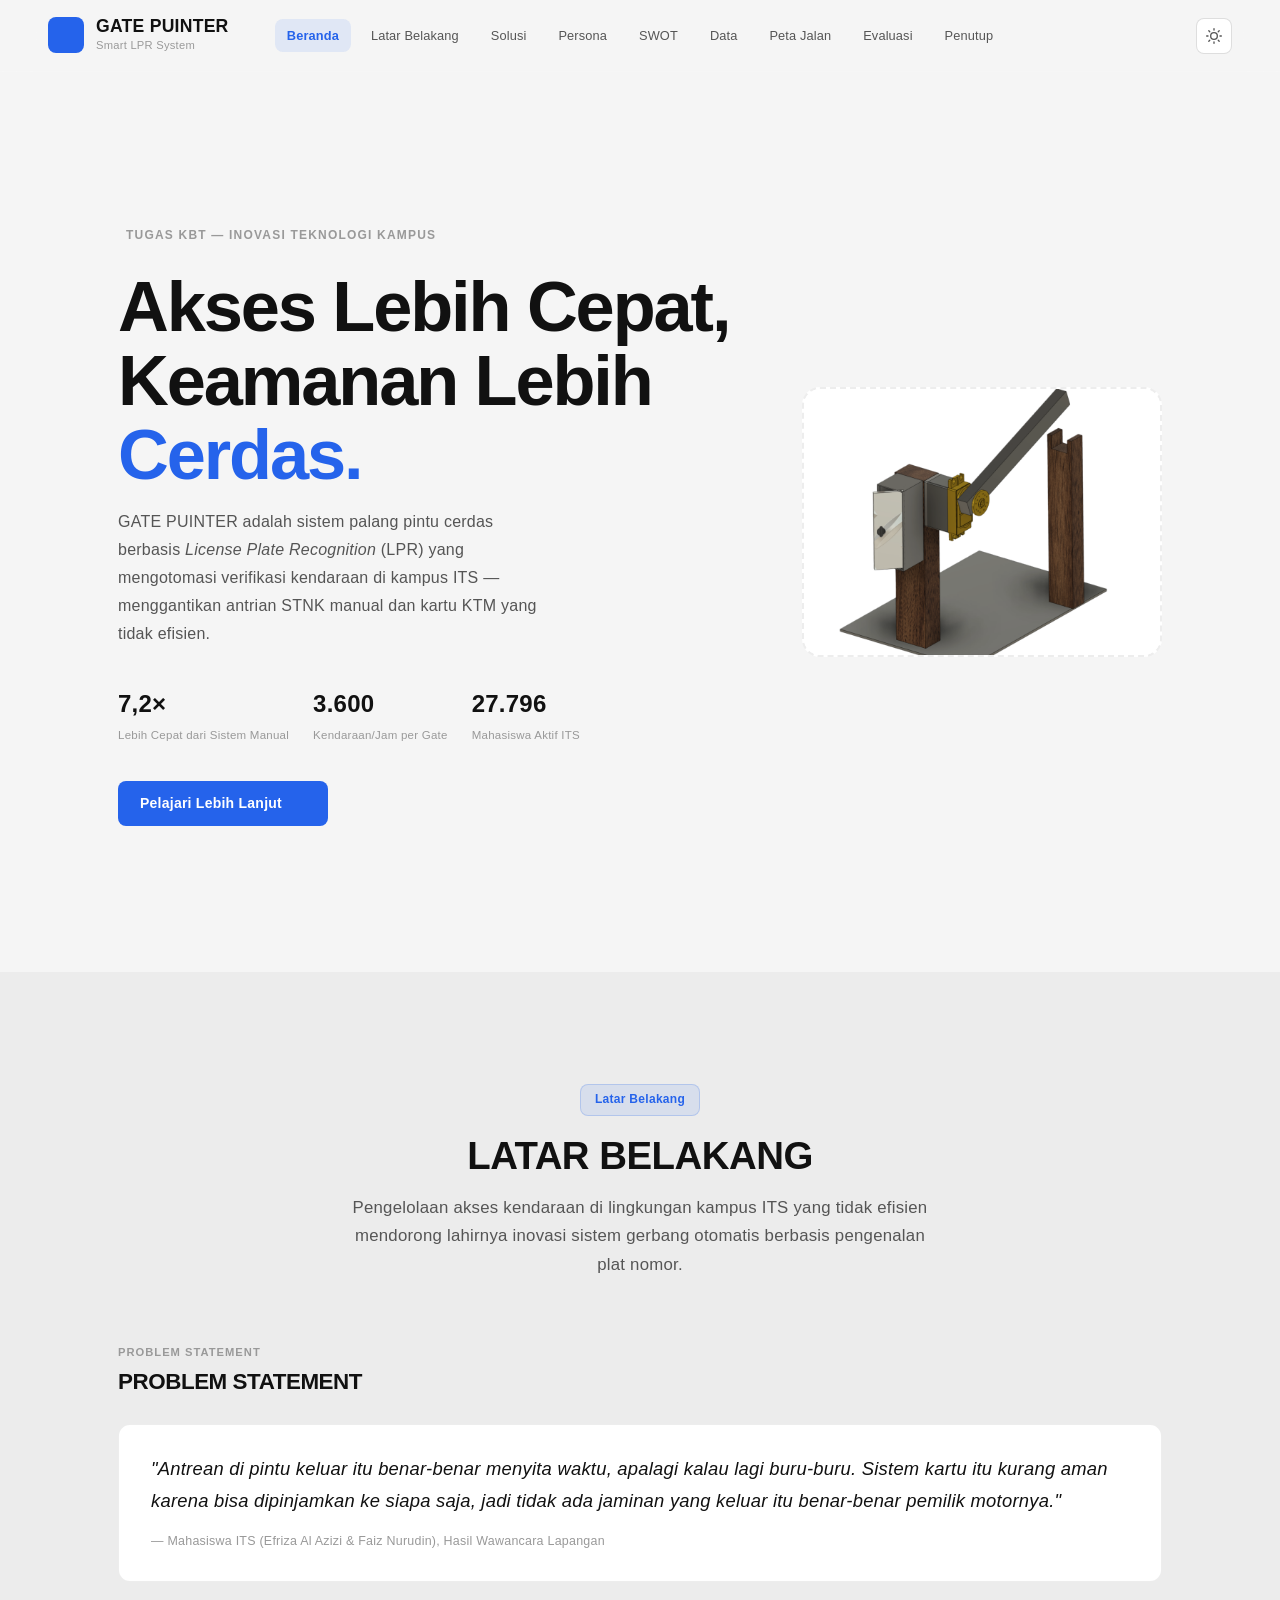
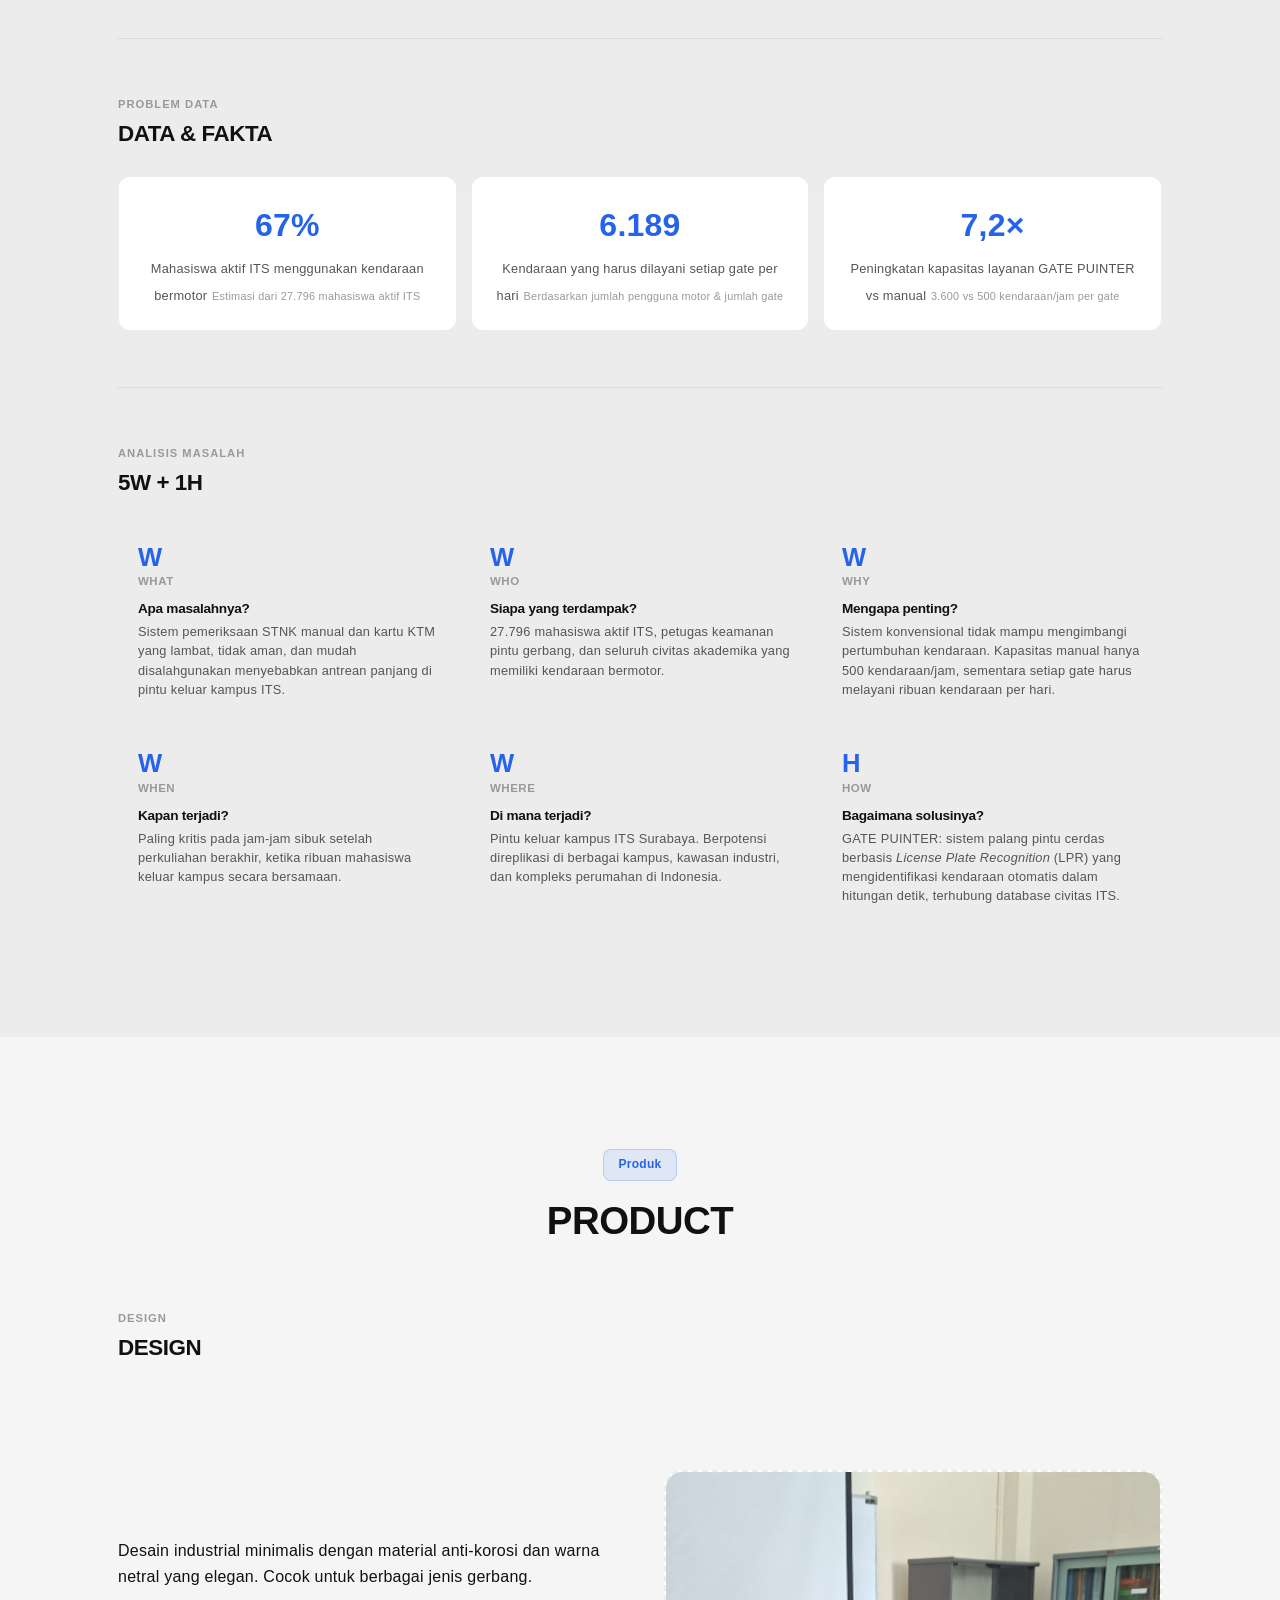
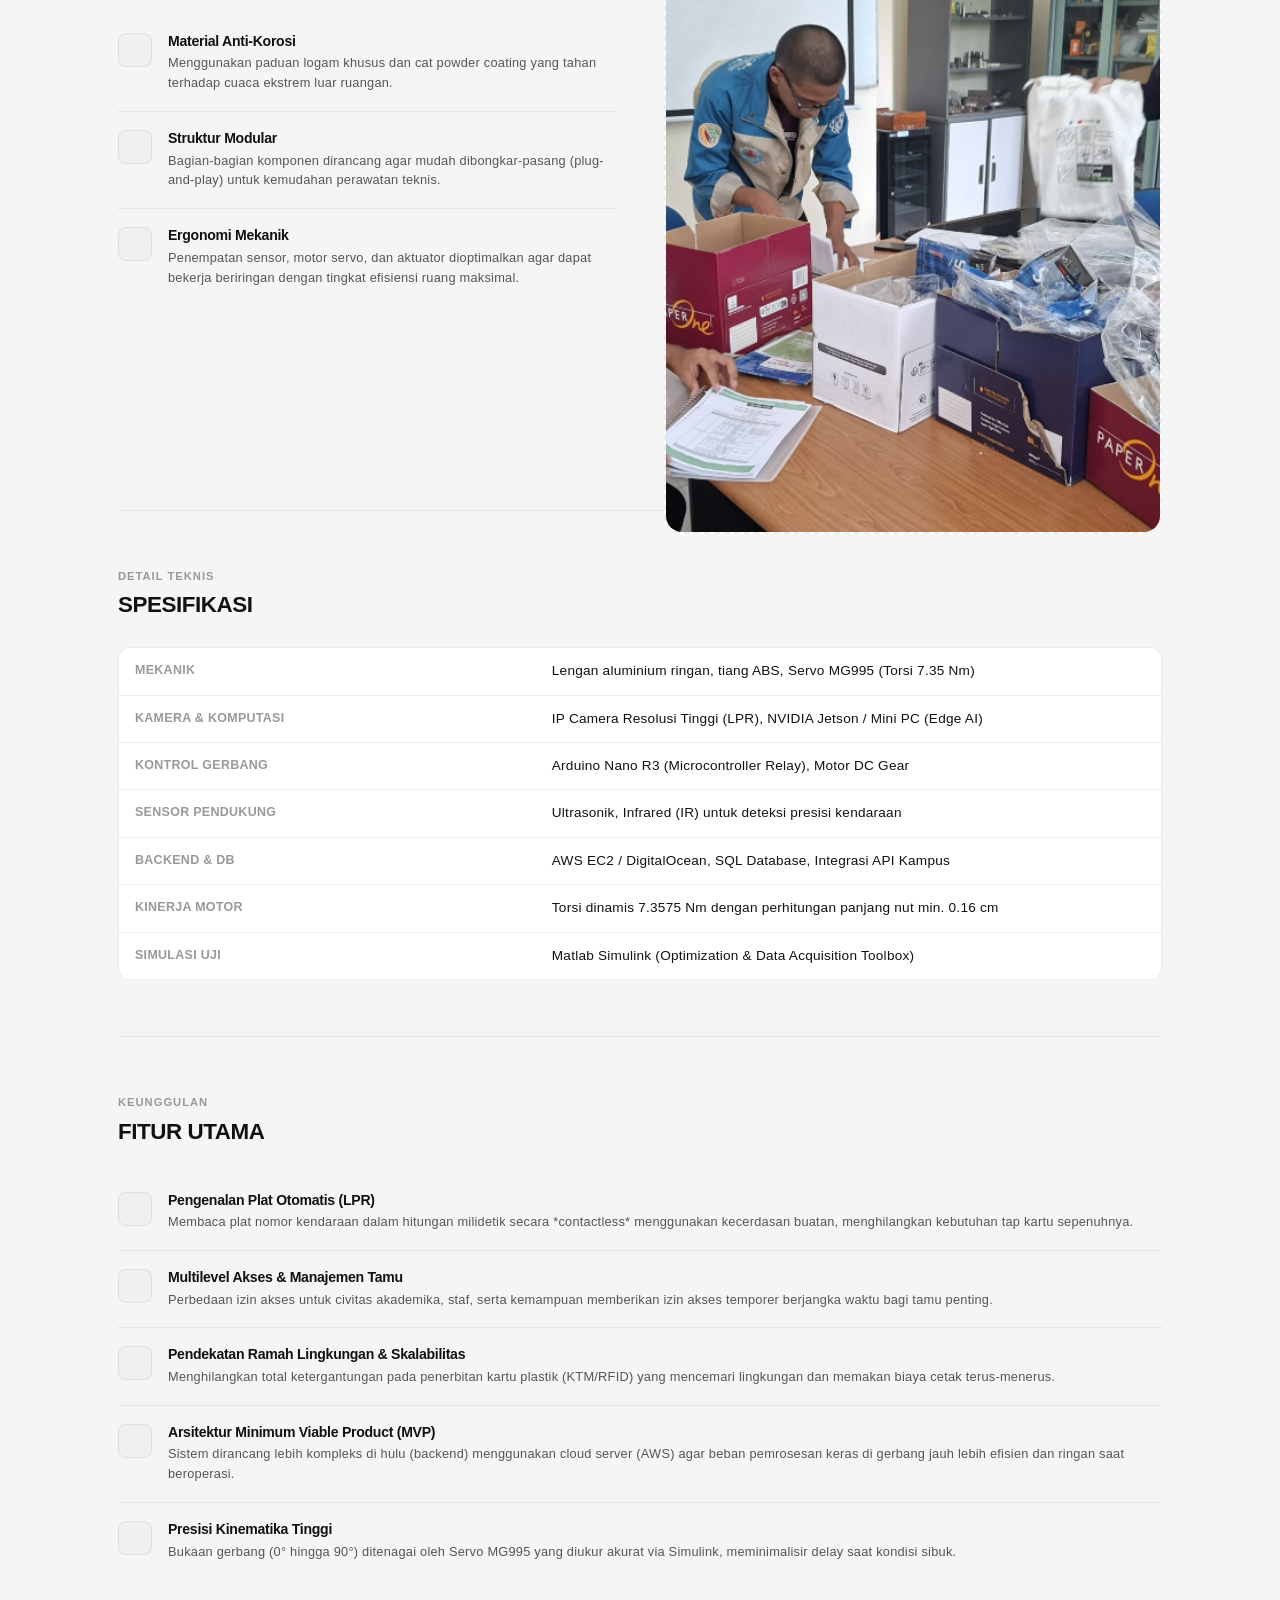
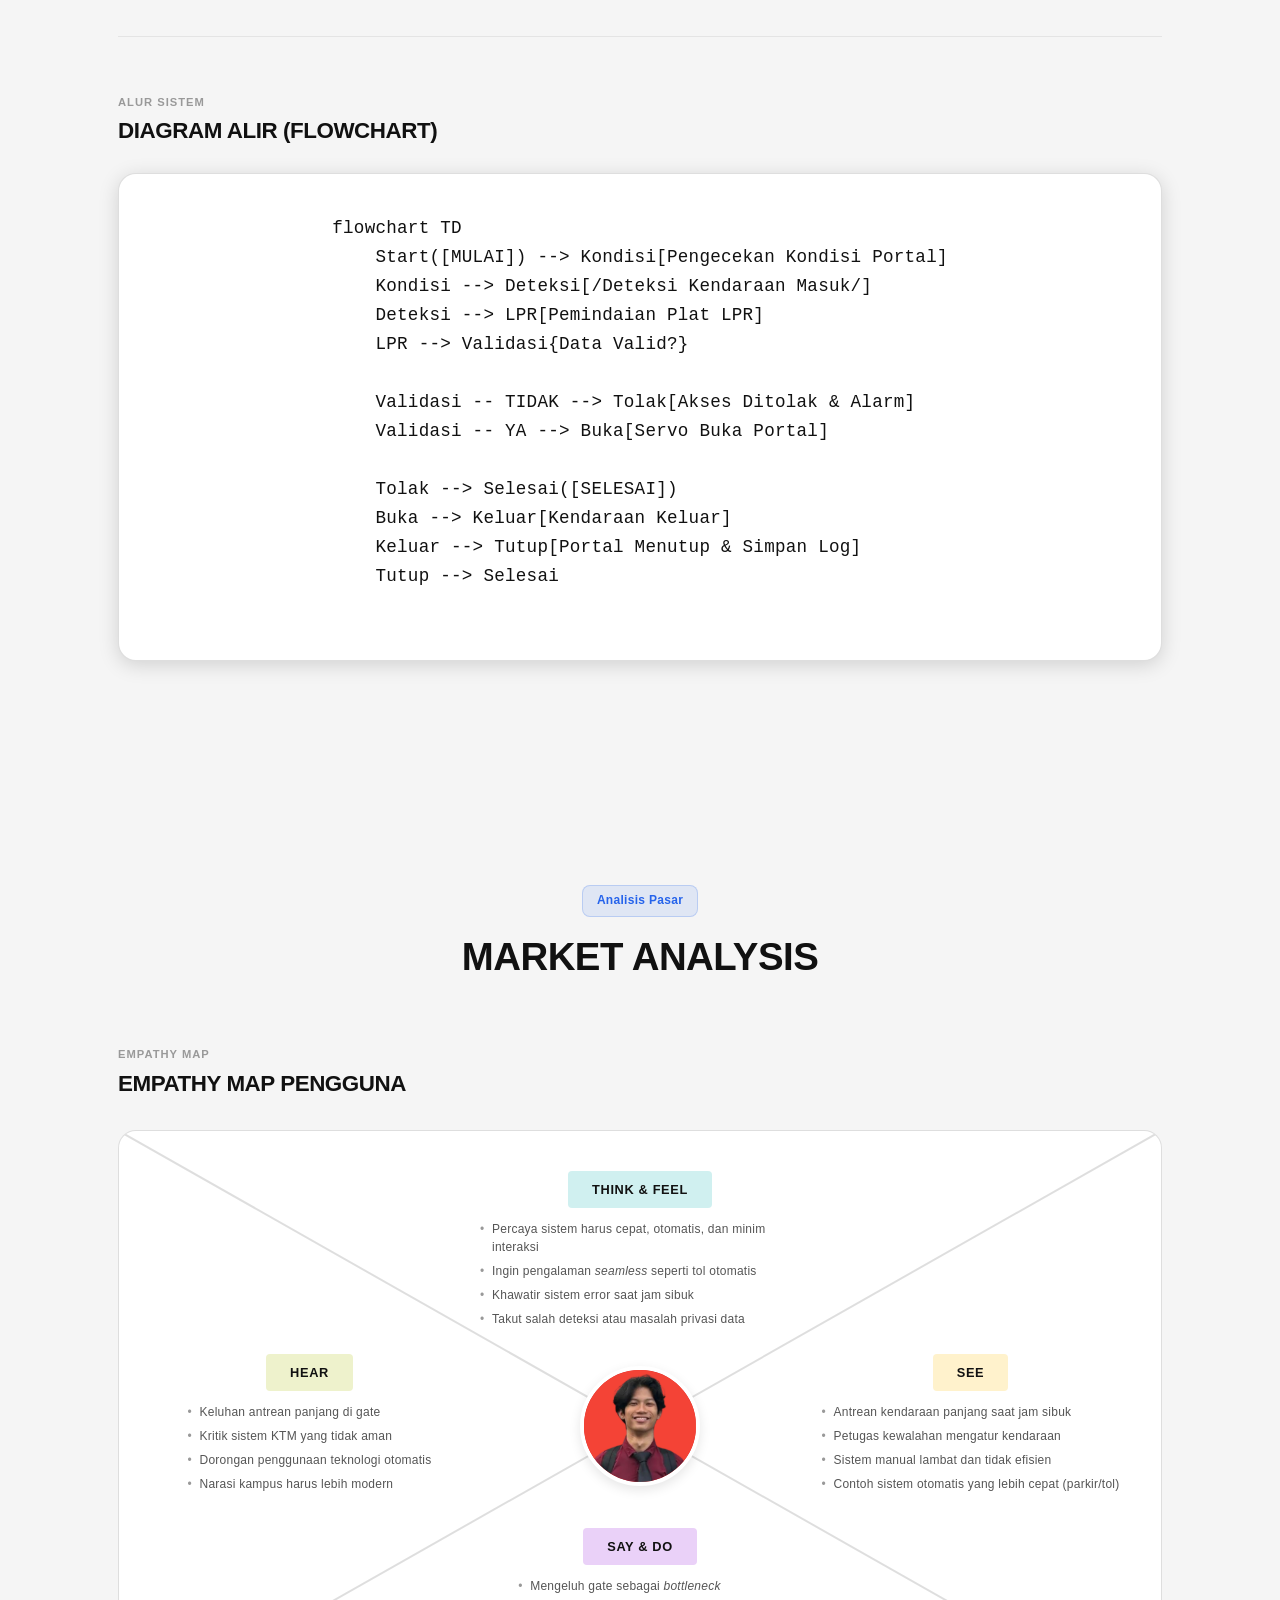
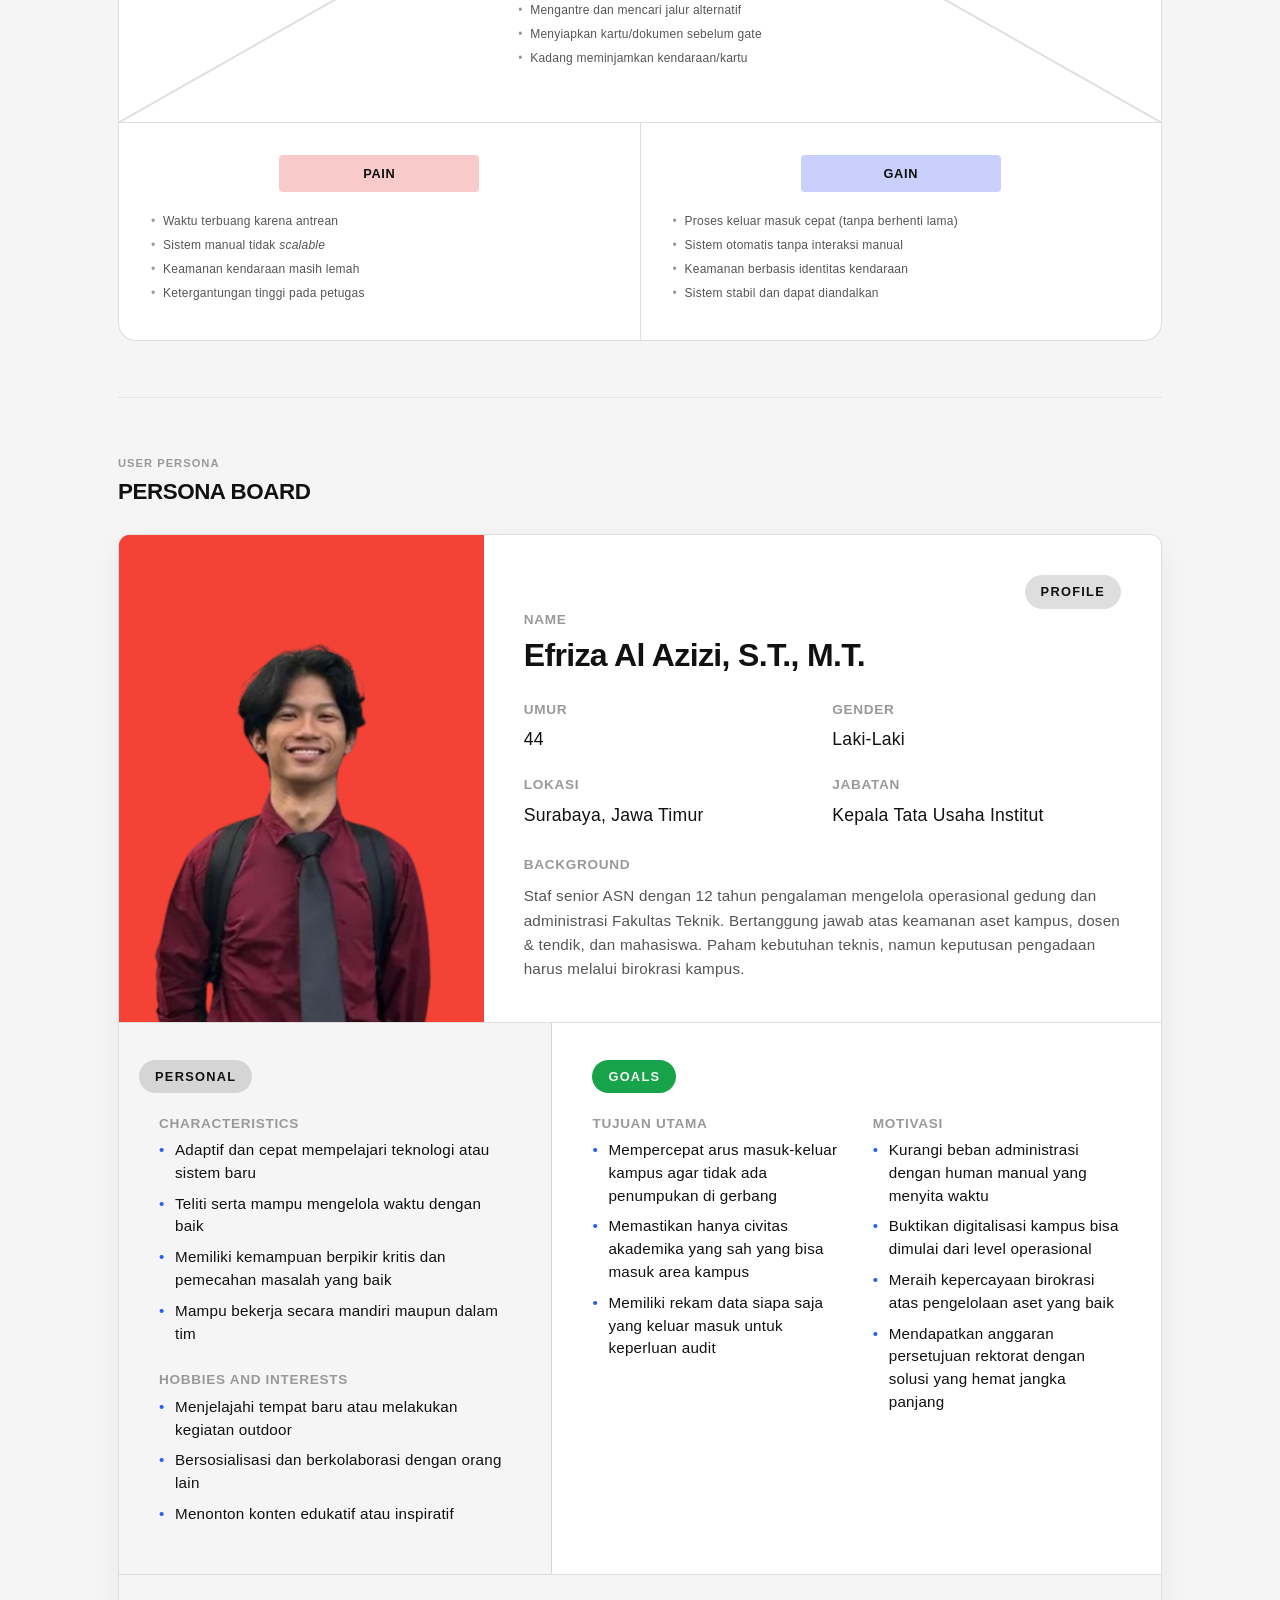
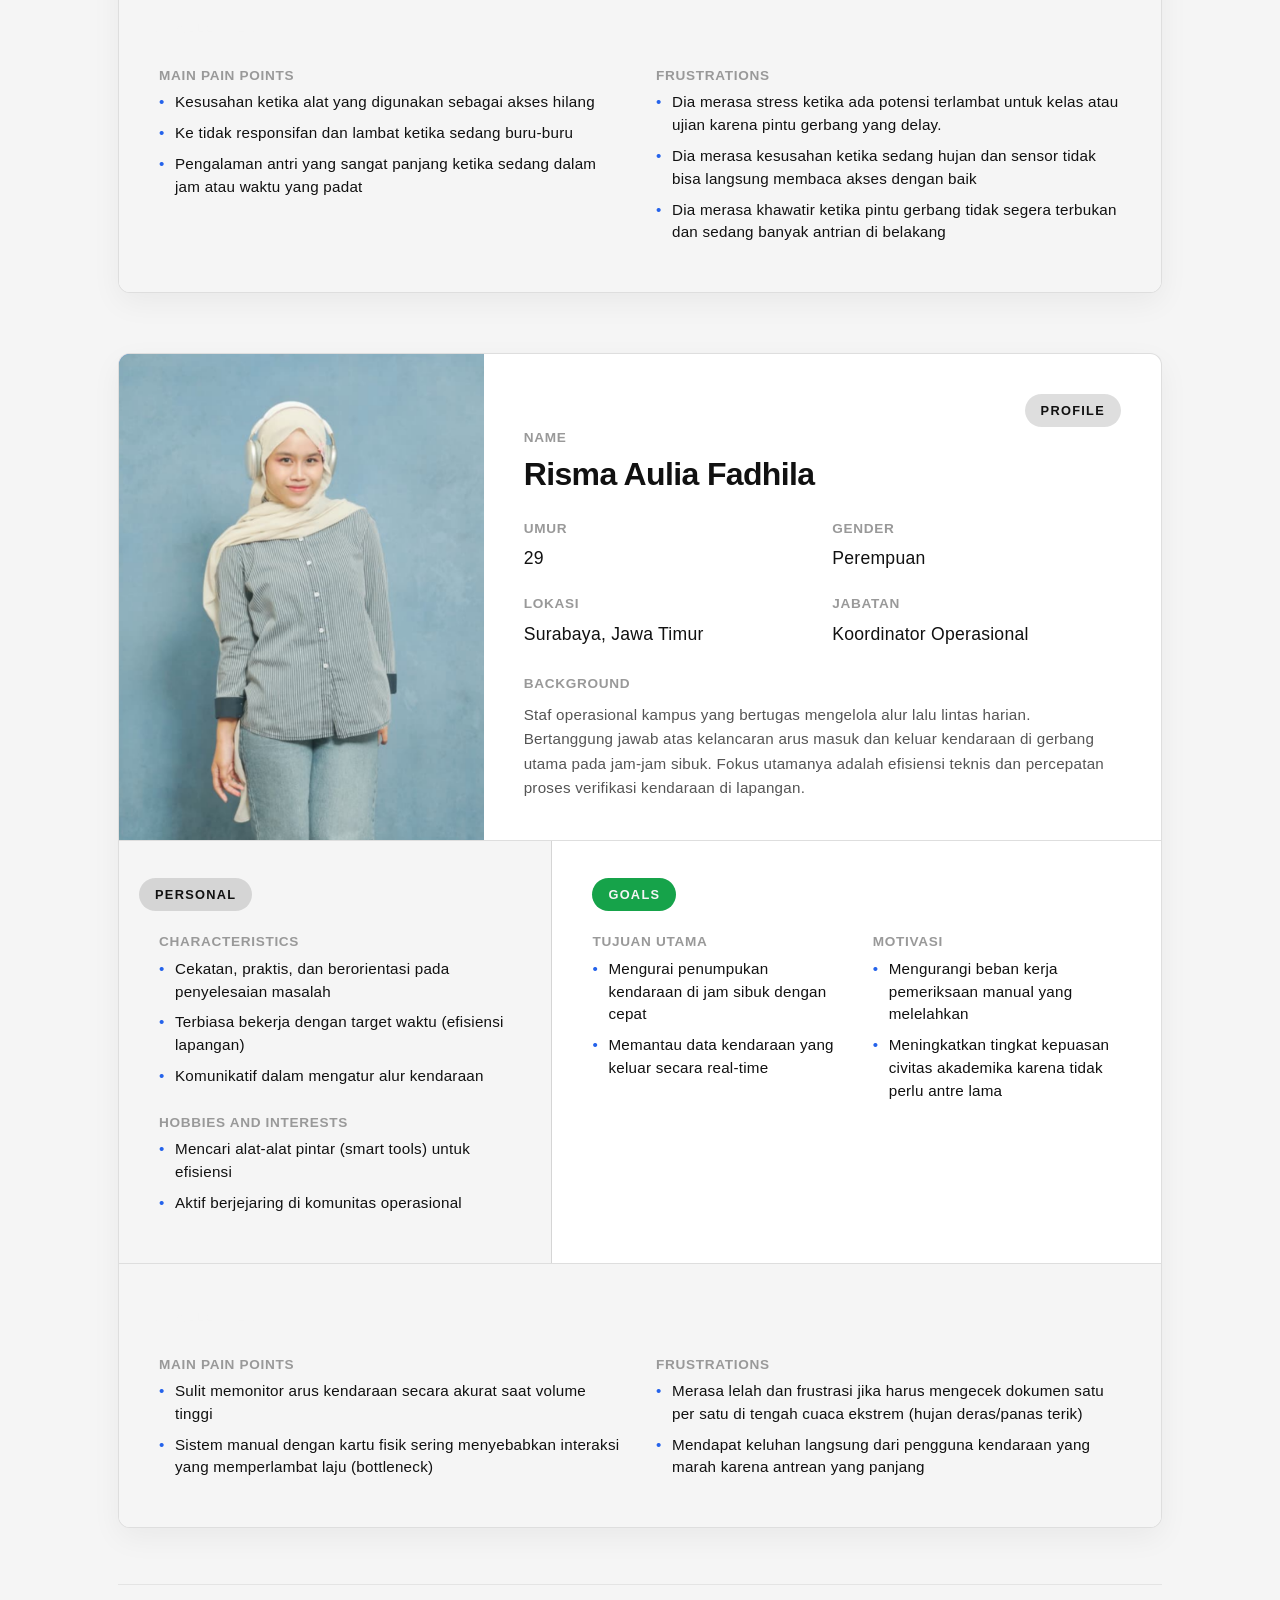
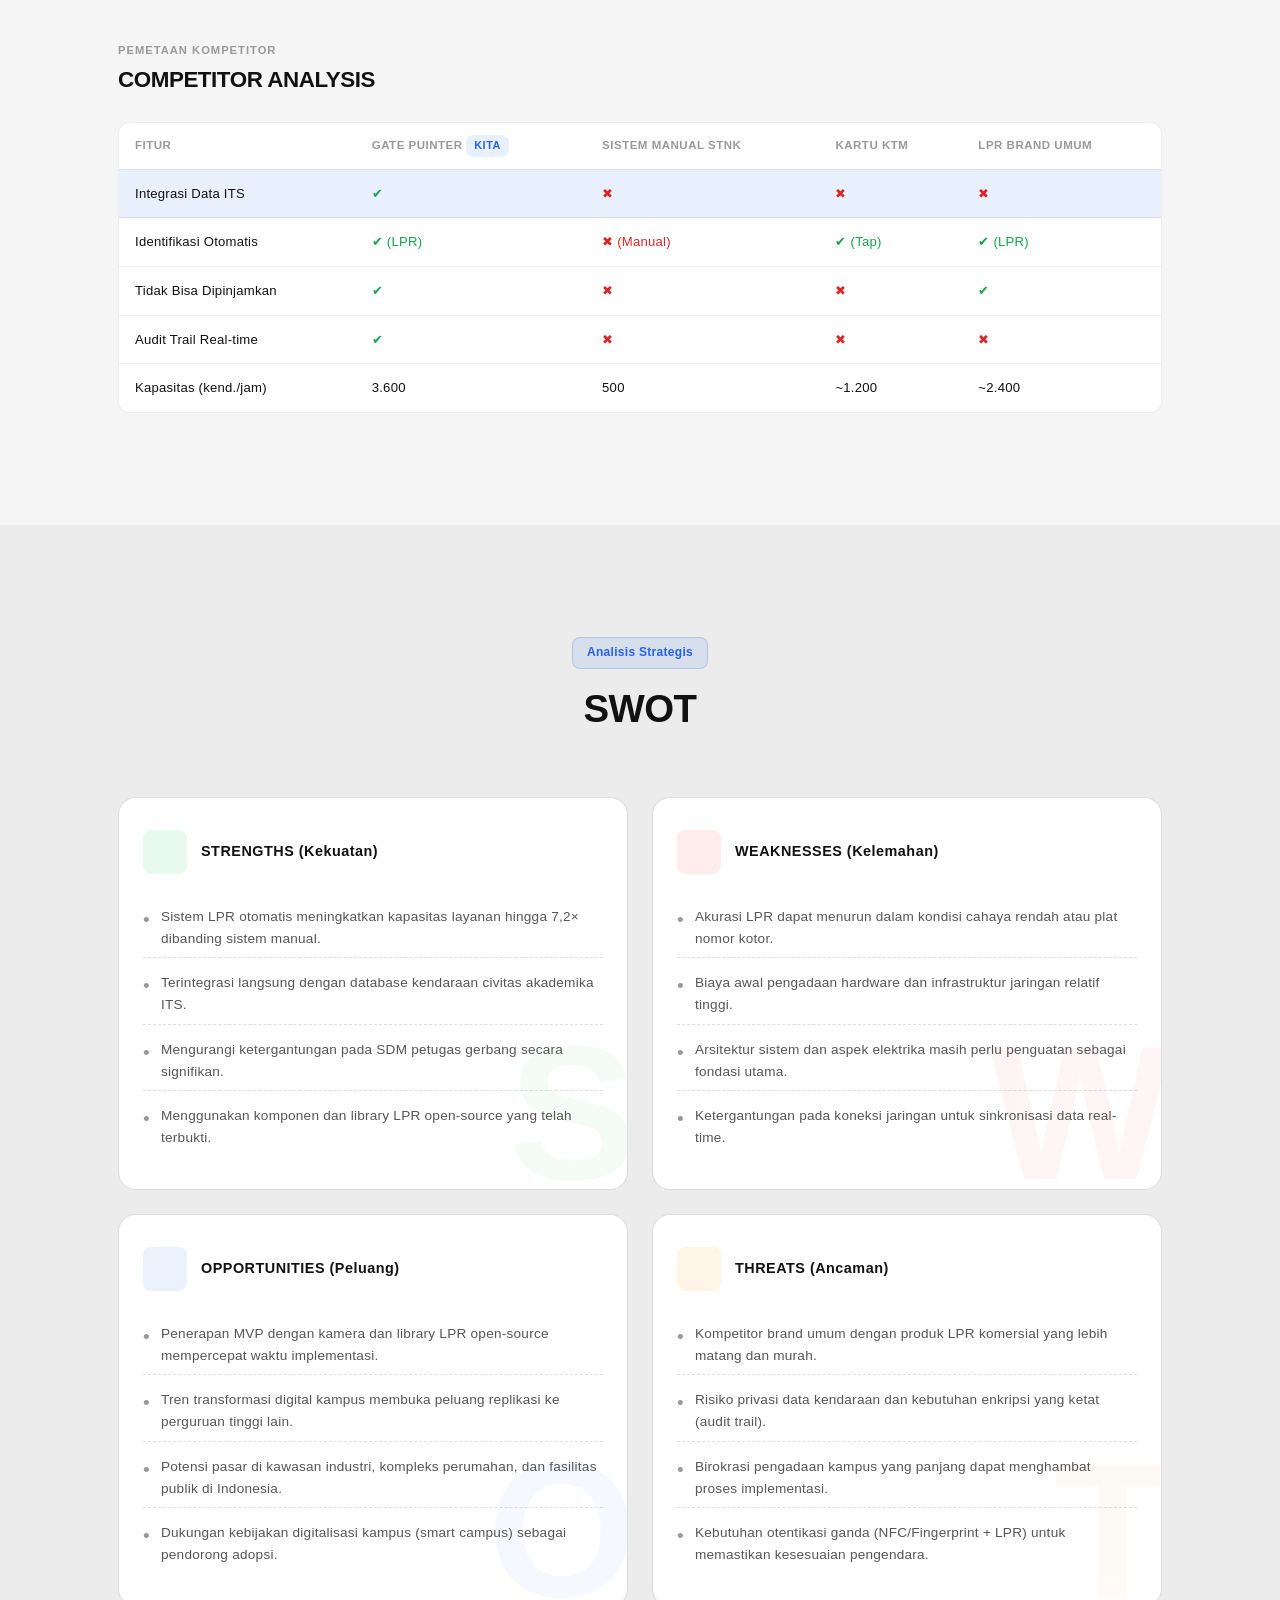
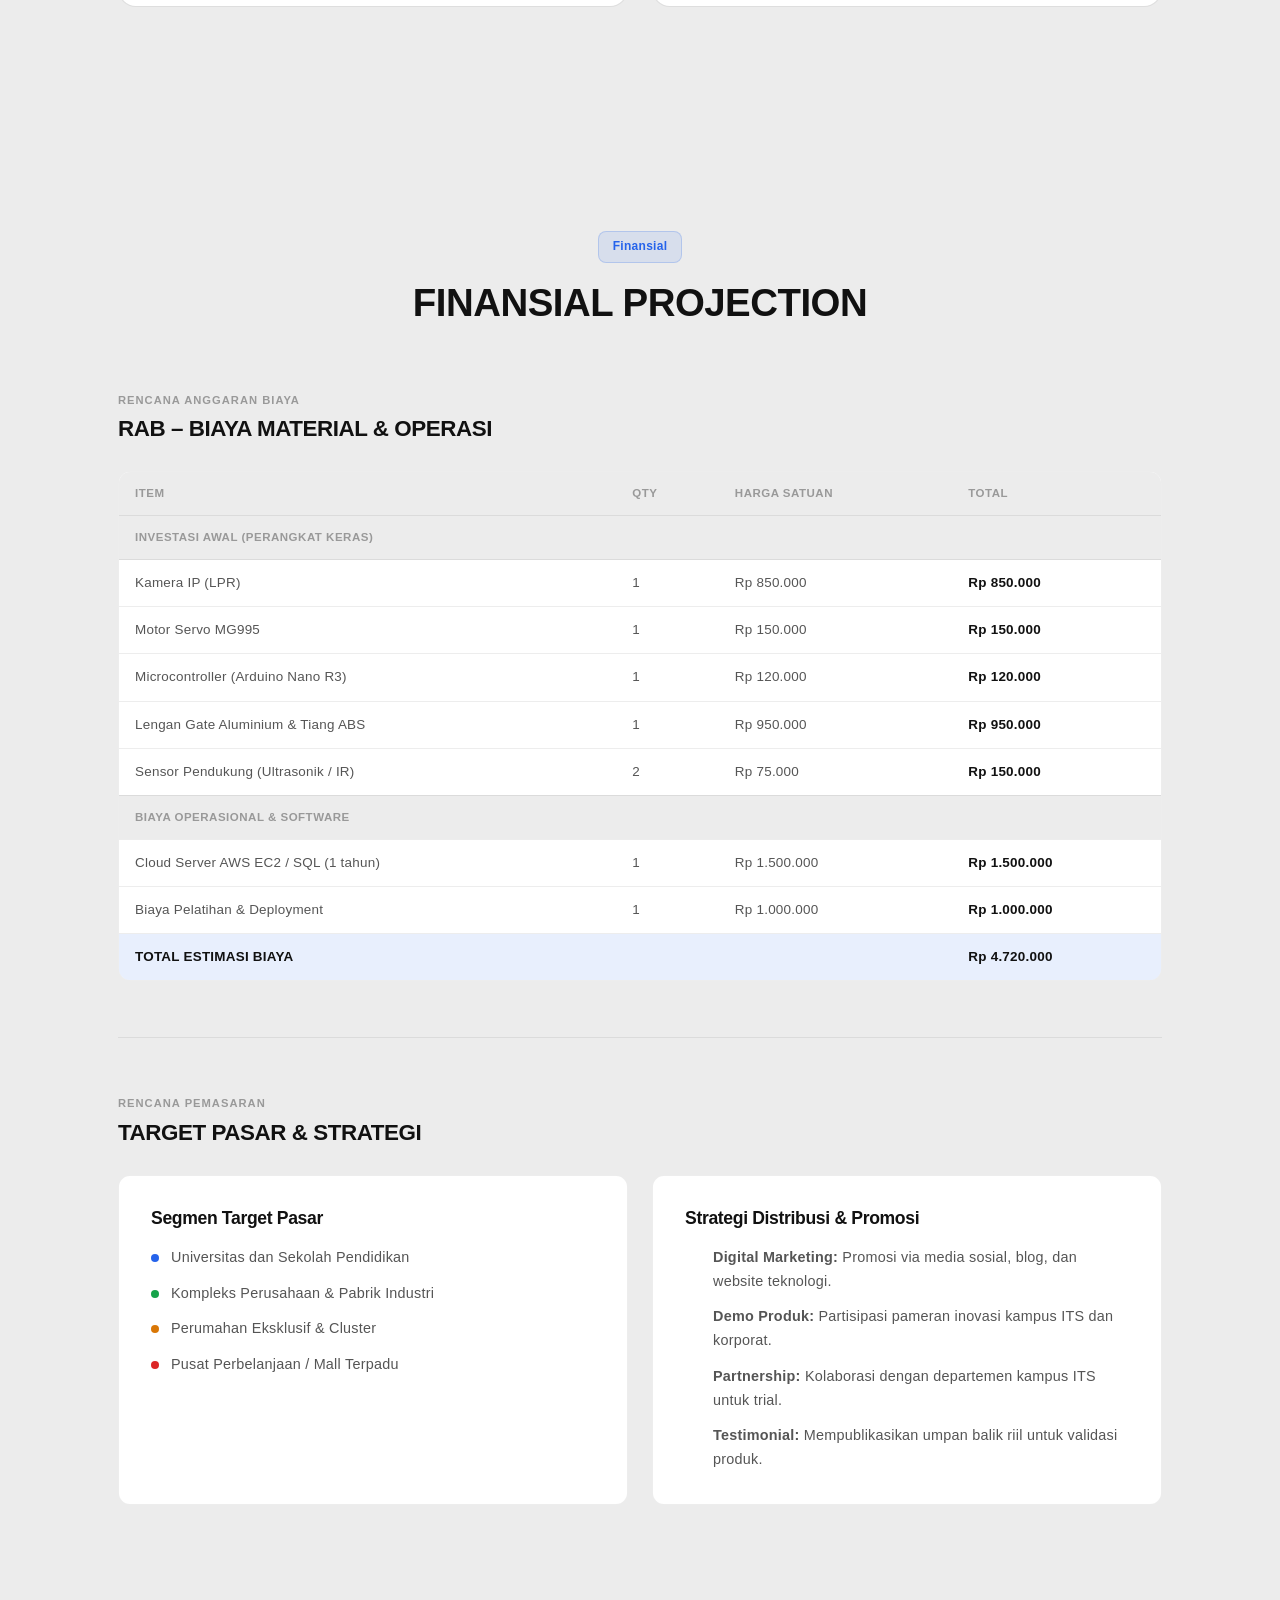
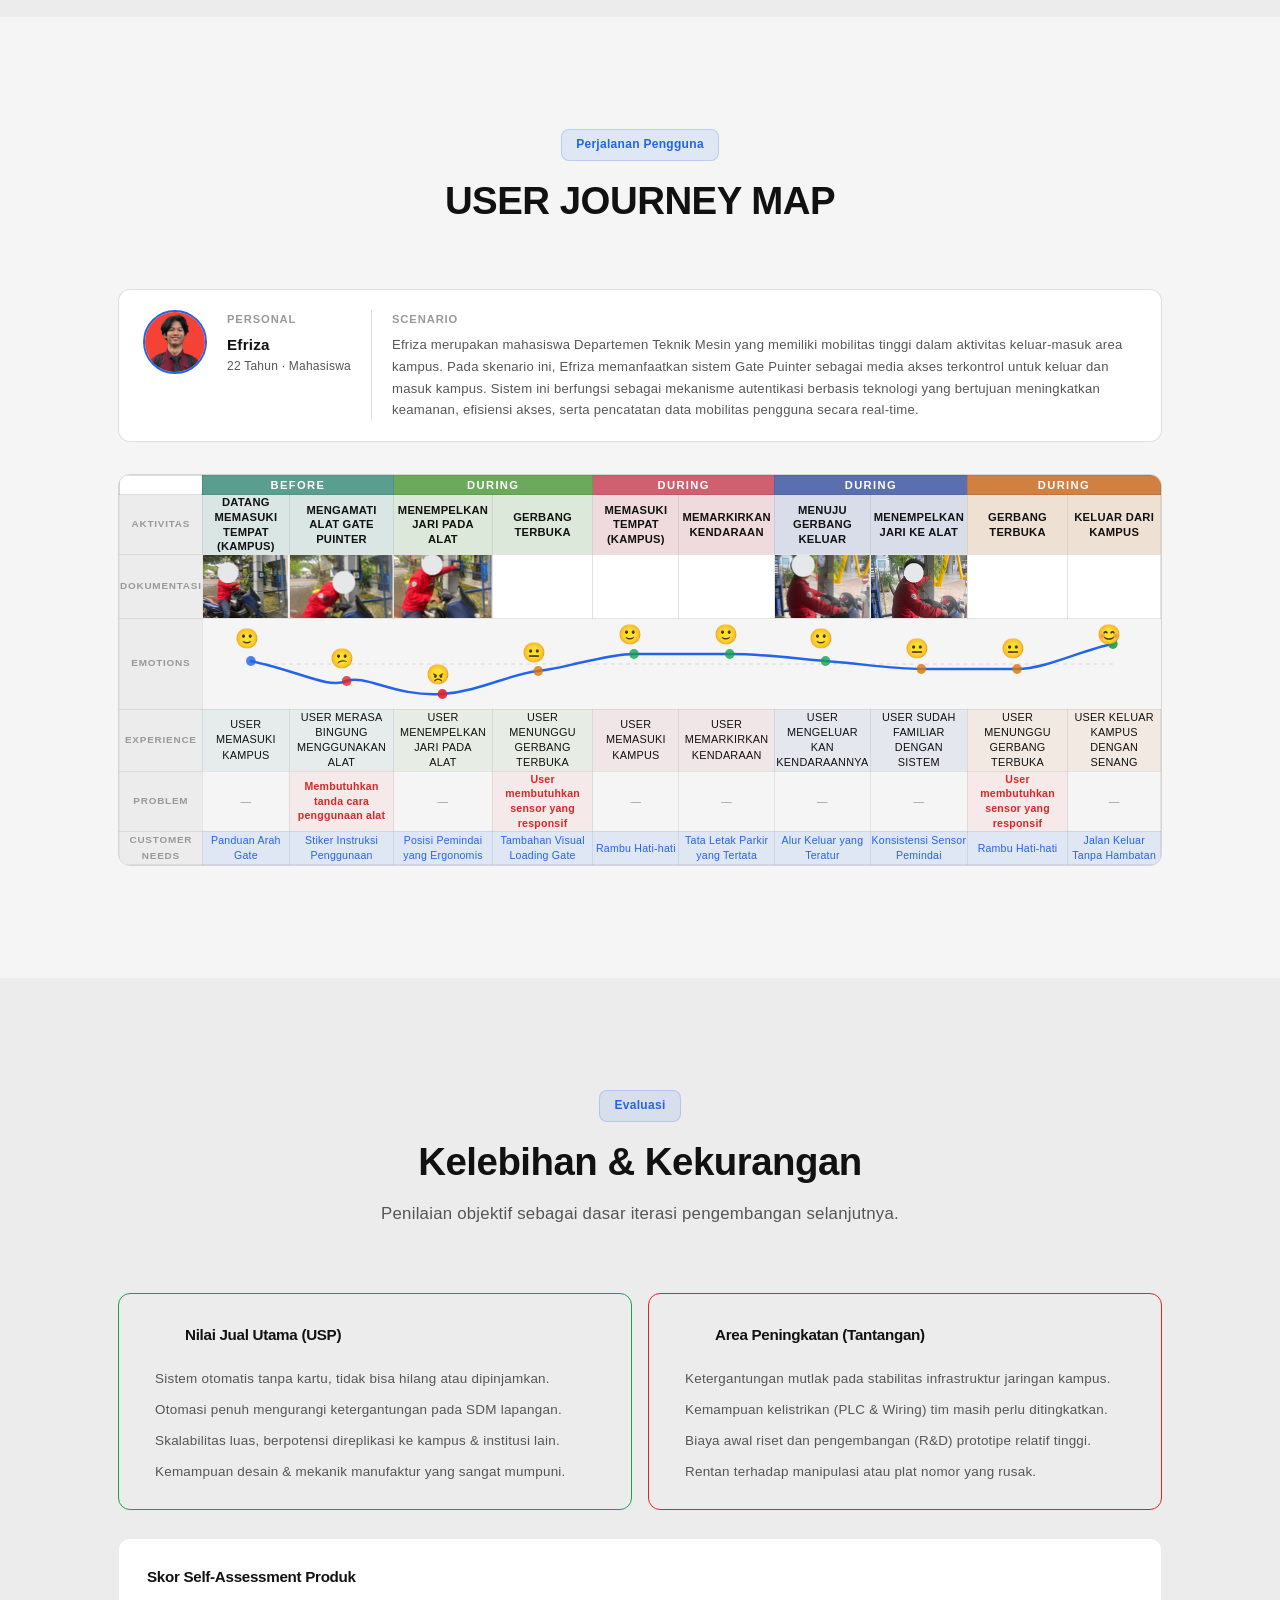
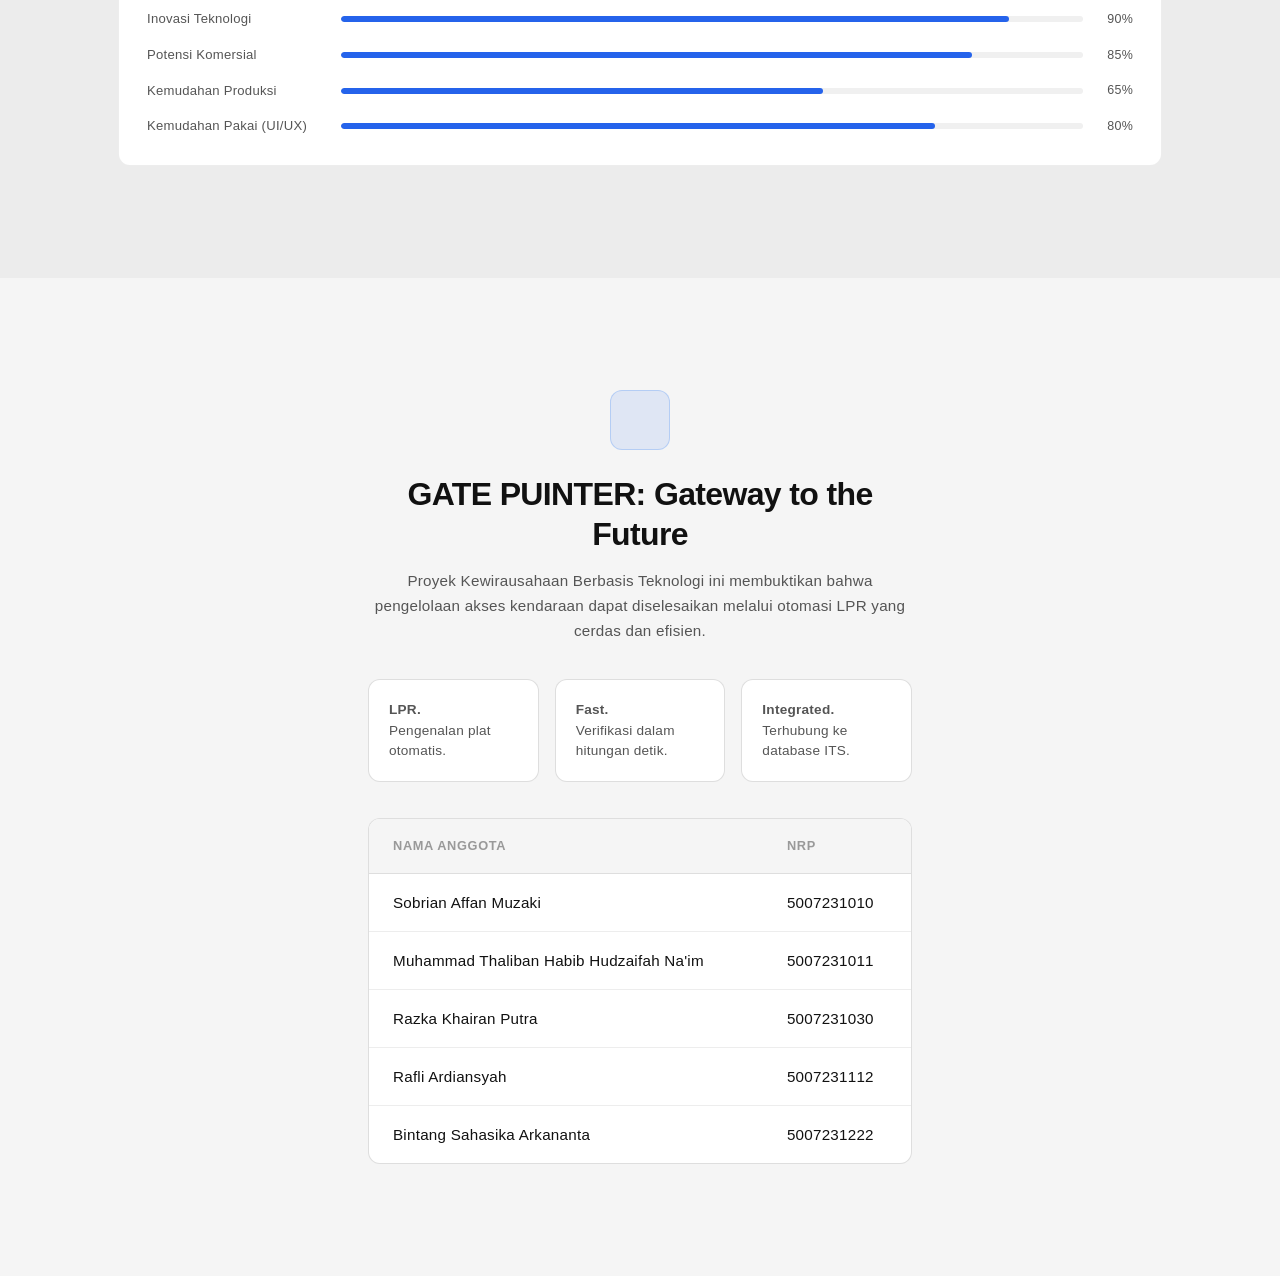
==== index.html @ 4448d194 "feat(security): Implement CSP, DOMPurify, and extract inline scripts" ====
<!DOCTYPE html>
<html lang="id">
<head>
  <meta charset="UTF-8">
  <meta name="viewport" content="width=device-width, initial-scale=1.0">
  <title>GATE PUINTER — Inovasi Keamanan LPR</title>
  <meta name="description" content="Sistem gerbang cerdas LPR ITS. Solusi antrean otomatis dengan License Plate Recognition terintegrasi.">
  <meta property="og:title" content="GATE PUINTER">
  <meta property="og:description" content="Sistem gerbang cerdas LPR ITS. Solusi antrean otomatis terintegrasi.">
  <meta property="og:type" content="website">
  <meta property="og:url" content="https://thaliban04.github.io/gate-puinter/">
  <meta name="theme-color" content="#080808">
  <meta http-equiv="Content-Security-Policy" content="default-src 'self'; script-src 'self' https://cdn.jsdelivr.net https://unpkg.com https://cdnjs.cloudflare.com; style-src 'self' 'unsafe-inline' https://cdnjs.cloudflare.com; img-src 'self' data: https://api.github.com; connect-src 'self' https://api.github.com;">
  <link rel="icon" type="image/svg+xml" href="img/favicon.svg?v=2">
  <link rel="stylesheet" href="css/base.css?v=27">
  <link rel="stylesheet" href="css/layout.css?v=27">
  <link rel="stylesheet" href="css/sections.css?v=27">
  <link rel="stylesheet" href="css/animations.css?v=27">
  <link rel="stylesheet" href="css/components.css?v=27">
  <!-- Cropper.js CSS -->
  <link rel="stylesheet" href="https://cdnjs.cloudflare.com/ajax/libs/cropperjs/1.5.13/cropper.min.css">

  <!-- Chart.js & Lucide Icons -->
  <script src="https://cdn.jsdelivr.net/npm/chart.js" defer></script>
  <script src="https://unpkg.com/lucide@latest" defer></script>
  <!-- Mermaid JS untuk Diagram Alir -->
  <script src="https://cdn.jsdelivr.net/npm/mermaid@10.9.1/dist/mermaid.min.js" defer></script>
</head>
<body>

  <!-- Progress Bar -->
  <div class="progress-bar" id="progressBar"></div>

  <!-- Top Navbar -->
  <header class="navbar" id="navbar">
    <div class="navbar-brand">
      <div class="brand-icon"><i data-lucide="scan-line"></i></div>
      <div>
        <div class="brand-name">GATE PUINTER</div>
        <div class="brand-sub">Smart LPR System</div>
      </div>
    </div>
    
    <nav class="nav-list" id="desktopNav">
      <!-- Full navigation -->
      <div class="nav-item"><a href="#hero" class="active">Beranda</a></div>
      <div class="nav-item"><a href="#background">Latar Belakang</a></div>
      <div class="nav-item"><a href="#solution">Solusi</a></div>
      <div class="nav-item"><a href="#marketanalysis">Persona</a></div>
      <div class="nav-item"><a href="#swot">SWOT</a></div>
      <div class="nav-item"><a href="#financial">Data</a></div>
      <div class="nav-item"><a href="#roadmap">Peta Jalan</a></div>
      <div class="nav-item"><a href="#eval">Evaluasi</a></div>
      <div class="nav-item"><a href="#closing">Penutup</a></div>
    </nav>

    <div class="navbar-actions">
      <!-- Theme Toggle -->
      <button class="theme-toggle" id="themeToggle" aria-label="Toggle tema terang/gelap" title="Toggle tema">
        <svg id="iconMoon" xmlns="http://www.w3.org/2000/svg" width="16" height="16" viewBox="0 0 24 24" fill="none" stroke="currentColor" stroke-width="2" stroke-linecap="round" stroke-linejoin="round"><path d="M21 12.79A9 9 0 1 1 11.21 3 7 7 0 0 0 21 12.79z"/></svg>
        <svg id="iconSun" xmlns="http://www.w3.org/2000/svg" width="16" height="16" viewBox="0 0 24 24" fill="none" stroke="currentColor" stroke-width="2" stroke-linecap="round" stroke-linejoin="round" style="display:none"><circle cx="12" cy="12" r="5"/><line x1="12" y1="1" x2="12" y2="3"/><line x1="12" y1="21" x2="12" y2="23"/><line x1="4.22" y1="4.22" x2="5.64" y2="5.64"/><line x1="18.36" y1="18.36" x2="19.78" y2="19.78"/><line x1="1" y1="12" x2="3" y2="12"/><line x1="21" y1="12" x2="23" y2="12"/><line x1="4.22" y1="19.78" x2="5.64" y2="18.36"/><line x1="18.36" y1="5.64" x2="19.78" y2="4.22"/></svg>
      </button>

      <!-- Hamburger (Mobile) -->
      <button class="hamburger" id="hamburger" aria-label="Menu"><span></span><span></span><span></span></button>
    </div>
  </header>

  <!-- Mobile Menu Overlay -->
  <div class="mobile-menu" id="mobileMenu">
    <nav class="nav-list-mobile">
      <div class="nav-item"><a href="#hero" class="active"><i data-lucide="home"></i> Beranda</a></div>
      <div class="nav-item"><a href="#background"><i data-lucide="book-open"></i> Latar Belakang</a></div>
      <div class="nav-item"><a href="#solution"><i data-lucide="lightbulb"></i> Solusi</a></div>
      <div class="nav-item"><a href="#marketanalysis"><i data-lucide="user-check"></i> Persona</a></div>
      <div class="nav-item"><a href="#swot"><i data-lucide="target"></i> SWOT</a></div>
      <div class="nav-item"><a href="#financial"><i data-lucide="bar-chart-2"></i> Data</a></div>
      <div class="nav-item"><a href="#roadmap"><i data-lucide="map"></i> Peta Jalan</a></div>
      <div class="nav-item"><a href="#eval"><i data-lucide="check-square"></i> Evaluasi</a></div>
      <div class="nav-item"><a href="#closing"><i data-lucide="award"></i> Penutup</a></div>
    </nav>
  </div>

  <main class="main-content" id="mainContent"></main>

  <!-- Cropper Modal -->
  <div id="cropperModal" class="cropper-modal">
    <div class="cropper-modal-content">
      <div class="cropper-container-wrapper">
        <img id="cropperImage" src="" alt="Cropper">
      </div>
      <div class="cropper-modal-actions">
        <button id="cropperCancel" class="btn btn-outline" style="flex:1;">Batal</button>
        <button id="cropperDone" class="btn btn-primary" style="flex:1;">Selesai & Upload</button>
      </div>
    </div>
  </div>

  <!-- Text Editor Modal -->
  <div id="textEditorModal" class="cropper-modal">
    <div class="text-editor-modal-content">
      <div class="text-editor-header">
        Edit Data Kelompok
      </div>
      <div class="text-editor-body">
        <div class="text-editor-help">Ketik 1 anggota per baris. Format: <strong>Nama - NRP</strong></div>
        <textarea id="textEditorInput" placeholder="Contoh:&#10;Budi Santoso - 05111940000001&#10;Ani - 05111940000002"></textarea>
      </div>
      <div class="cropper-modal-actions">
        <button id="textEditorCancel" class="btn btn-outline" style="flex:1;">Batal</button>
        <button id="textEditorDone" class="btn btn-primary" style="flex:1;">Selesai & Upload</button>
      </div>
    </div>
  </div>

  <!-- Universal Content Editor Modal -->
  <div id="contentEditorModal" class="cropper-modal">
    <div class="content-editor-modal-content" id="contentEditorInner">
      <div class="content-editor-header">
        <div style="display:flex;align-items:center;gap:12px;">
          <i data-lucide="edit-3" id="contentEditorIcon" style="width:20px;height:20px;"></i>
          <span id="contentEditorTitle">Edit Konten</span>
        </div>
        <button id="contentEditorClose" style="background:none;border:none;cursor:pointer;color:var(--text3);">
          <i data-lucide="x" style="width:20px;height:20px;"></i>
        </button>
      </div>
      <div class="content-editor-body" id="contentEditorBody">
        <!-- dynamically filled -->
      </div>
      <div class="cropper-modal-actions">
        <button id="contentEditorCancel" class="btn btn-outline" style="flex:1;">Batal</button>
        <button id="contentEditorDone" class="btn btn-primary" style="flex:1;">Selesai & Simpan</button>
      </div>
    </div>
  </div>

  <!-- JS -->
  <script src="js/nav.js"></script>
  <script src="js/animations.js"></script>
  <script src="js/charts.js"></script>
  <script src="js/module-loader.js"></script>
  <!-- DOMPurify for HTML Sanitization -->
  <script src="https://cdnjs.cloudflare.com/ajax/libs/dompurify/3.0.6/purify.min.js" defer></script>
  <!-- Cropper.js & Uploader -->
  <script src="https://cdnjs.cloudflare.com/ajax/libs/cropperjs/1.5.13/cropper.min.js"></script>
  <script src="js/uploader.js?v=3"></script>
  <script src="js/content-editor.js?v=1"></script>
  <!-- App Initialization -->
  <script src="js/init.js" defer></script>
</body>
</html>
---- css/base.css ----
/* ==========================================================================
   BASE — Variabel, Reset, Tipografi
   Edit bagian :root untuk mengubah warna tema secara global
   ========================================================================== */

@import url('https://fonts.googleapis.com/css2?family=Outfit:wght@300;400;500;600;700;800&family=DM+Sans:wght@400;500;600;700&display=swap');

:root {
  /* ---- Warna Utama (Dark Mode — default) ---- */
  --bg:         #080808;
  --bg-subtle:  #0f0f0f;
  --card:       #121212;
  --card-hover: #181818;
  --border:     rgba(255, 255, 255, 0.07);
  --border-med: rgba(255, 255, 255, 0.12);

  /* ---- Accent ---- */
  --accent:     #3b82f6;
  --accent-dim: rgba(59, 130, 246, 0.12);
  --accent-glow:rgba(59, 130, 246, 0.25);

  /* ---- Status Colors ---- */
  --green:  #22c55e;
  --red:    #ef4444;
  --yellow: #f59e0b;
  --purple: #a78bfa;

  /* ---- Empathy Map Colors (Dark Mode) ---- */
  --em-think: rgba(0, 180, 216, 0.15); /* cyan */
  --em-hear:  rgba(153, 204, 51, 0.15); /* yellow-green */
  --em-see:   rgba(255, 204, 0, 0.15); /* yellow */
  --em-say:   rgba(153, 102, 255, 0.15); /* purple */
  --em-pain:  rgba(239, 68, 68, 0.15); /* red */
  --em-gain:  rgba(59, 130, 246, 0.15); /* blue */

  /* ---- Teks ---- */
  --text:   #f0f0f0;
  --text2:  #888888;
  --text3:  #777777;

  /* ---- Layout ---- */
  --sidebar-w: 240px;
  --radius-sm: 8px;
  --radius:    12px;
  --radius-lg: 18px;

  /* ---- Navbar background (dinamis per tema) ---- */
  --navbar-bg: rgba(8, 8, 8, 0.88);
}

/* ========================================
   LIGHT MODE TOKEN OVERRIDES
   Aktif saat <html data-theme="light">
   ======================================== */
[data-theme="light"] {
  --bg:         #f5f5f5;
  --bg-subtle:  #ececec;
  --card:       #ffffff;
  --card-hover: #f0f0f0;
  --border:     rgba(0, 0, 0, 0.07);
  --border-med: rgba(0, 0, 0, 0.13);

  --accent:     #2563eb;
  --accent-dim: rgba(37, 99, 235, 0.10);
  --accent-glow:rgba(37, 99, 235, 0.20);

  --green:  #16a34a;
  --red:    #dc2626;
  --yellow: #d97706;
  --purple: #7c3aed;

  /* ---- Empathy Map Colors (Light Mode) ---- */
  --em-think: #d0f0f0; /* cyan */
  --em-hear:  #eef2cc; /* yellow-green */
  --em-see:   #fff2cc; /* yellow */
  --em-say:   #ead1f8; /* purple */
  --em-pain:  #f8caca; /* red */
  --em-gain:  #c8d0fb; /* blue */

  --text:   #111111;
  --text2:  #555555;
  --text3:  #999999;

  --navbar-bg: rgba(245, 245, 245, 0.90);
}

*, *::before, *::after {
  box-sizing: border-box;
  margin: 0;
  padding: 0;
}

html {
  scroll-behavior: smooth;
  font-size: 16px;
  overflow-x: hidden;
  width: 100%;
  -webkit-text-size-adjust: 100%;
}

body {
  font-family: 'Outfit', sans-serif;
  background: var(--bg);
  color: var(--text);
  line-height: 1.65;
  letter-spacing: 0.015em;
  overflow-x: hidden;
  width: 100%;
  -webkit-font-smoothing: antialiased;
  transition: background-color 0.4s ease, color 0.4s ease;
}

h1, h2, h3, h4 {
  font-family: 'DM Sans', sans-serif;
  line-height: 1.25;
  font-weight: 700;
  letter-spacing: -0.02em;
}

a { text-decoration: none; color: inherit; }
ul { list-style: none; }
img { display: block; max-width: 100%; }
button { font-family: inherit; cursor: pointer; border: none; background: none; }

/* Scrollbar Premium */
::-webkit-scrollbar { width: 6px; height: 6px; }
::-webkit-scrollbar-track { background: var(--bg-subtle); }
::-webkit-scrollbar-thumb { background: rgba(136, 136, 136, 0.3); border-radius: 10px; }
::-webkit-scrollbar-thumb:hover { background: rgba(136, 136, 136, 0.6); }

/* Utilities */
.text-accent  { color: var(--accent); }
.text-dim     { color: var(--text2); }
.fw-600       { font-weight: 600; }

/* Tag / Chip label section */
.section-tag {
  display: inline-flex;
  align-items: center;
  gap: 6px;
  background: var(--accent-dim);
  color: var(--accent);
  border: 1px solid var(--accent-glow);
  border-radius: var(--radius-sm);
  padding: 5px 14px;
  font-size: 0.75rem;
  font-weight: 600;
  letter-spacing: 0.3px;
  margin-bottom: 14px;
}

/* Tombol */
.btn {
  display: inline-flex;
  align-items: center;
  gap: 8px;
  padding: 11px 22px;
  border-radius: var(--radius-sm);
  font-size: 0.875rem;
  font-weight: 600;
  transition: all 0.25s cubic-bezier(0.2, 0.8, 0.2, 1);
  cursor: pointer;
}
.btn:active {
  transform: scale(0.96) !important;
}
.btn-primary {
  background: var(--accent);
  color: #fff;
}
.btn-primary:hover {
  opacity: 0.9;
  transform: translateY(-1px);
  box-shadow: 0 8px 24px var(--accent-glow);
}
.btn-outline {
  background: transparent;
  color: var(--text2);
  border: 1px solid var(--border-med);
}
.btn-outline:hover {
  background: var(--card-hover);
  color: var(--text);
  border-color: var(--accent);
}
---- css/layout.css ----
/* ==========================================================================
   LAYOUT — Sidebar, Navbar, Main Content, Progress Bar
   ========================================================================== */

/* Progress Bar */
.progress-bar {
  position: fixed;
  top: 0; left: 0;
  height: 2px;
  width: 0%;
  background: var(--accent);
  z-index: 9999;
}

/* ---- Top Navbar ---- */
.navbar {
  position: fixed;
  top: 0; left: 0; right: 0;
  height: 72px;
  background: var(--navbar-bg);
  backdrop-filter: blur(24px);
  -webkit-backdrop-filter: blur(24px);
  border-bottom: 1px solid rgba(255, 255, 255, 0.05);
  display: grid;
  grid-template-columns: 1fr auto 1fr;
  align-items: center;
  padding: 0 48px;
  z-index: 200;
  transition: all 0.3s ease;
}

.navbar-brand {
  display: flex;
  align-items: center;
  gap: 12px;
  justify-self: start;
}

.brand-icon {
  width: 36px;
  height: 36px;
  background: var(--accent);
  border-radius: var(--radius-sm);
  display: flex;
  align-items: center;
  justify-content: center;
  flex-shrink: 0;
}
.brand-icon svg { color: #fff; width: 20px; height: 20px; }

.brand-name {
  font-family: 'DM Sans', sans-serif;
  font-size: 1.1rem;
  font-weight: 700;
  color: var(--text);
  line-height: 1.1;
}
.brand-sub {
  font-size: 0.7rem;
  color: var(--text3);
}

/* Nav Links Desktop */
.nav-list {
  display: flex;
  align-items: center;
  gap: 8px;
  overflow-x: auto;
  white-space: nowrap;
  max-width: 65vw;
  -ms-overflow-style: none;  /* IE and Edge */
  scrollbar-width: none;  /* Firefox */
  justify-self: center;
}
.nav-list::-webkit-scrollbar {
  display: none; /* Chrome, Safari and Opera */
}

.nav-item a {
  display: flex;
  align-items: center;
  gap: 6px;
  padding: 6px 12px;
  border-radius: var(--radius-sm);
  font-size: 0.8rem;
  font-weight: 500;
  color: var(--text2);
  transition: all 0.25s cubic-bezier(0.2, 0.8, 0.2, 1);
  letter-spacing: 0.01em;
}
.nav-item a:active {
  transform: scale(0.96);
}
.nav-item a svg {
  width: 16px;
  height: 16px;
  flex-shrink: 0;
  opacity: 0.6;
  transition: opacity 0.2s;
  display: none; /* Hide icons in top nav for cleaner look */
}
.nav-item a:hover {
  background: var(--accent-dim);
  color: var(--text);
}
.nav-item a.active {
  background: var(--accent-dim);
  color: var(--accent);
  font-weight: 600;
}
.nav-num { display: none; }

/* ---- Theme Toggle Button ---- */
.theme-toggle {
  display: flex;
  align-items: center;
  justify-content: center;
  width: 36px;
  height: 36px;
  border-radius: var(--radius-sm);
  background: var(--card);
  border: 1px solid var(--border-med);
  color: var(--text2);
  cursor: pointer;
  transition: background 0.2s ease, color 0.2s ease, border-color 0.2s ease;
  flex-shrink: 0;
}
.theme-toggle:hover {
  background: var(--accent-dim);
  color: var(--accent);
  border-color: var(--accent);
}
.theme-toggle svg { width: 16px; height: 16px; pointer-events: none; }

/* ---- Hamburger (Mobile) ---- */
.hamburger {
  display: none;
  background: transparent;
  border: none;
  width: 40px;
  height: 40px;
  align-items: center;
  justify-content: center;
  flex-direction: column;
  gap: 5px;
  cursor: pointer;
  z-index: 300;
  padding: 0;
}

.navbar-actions {
  justify-self: end;
  display: flex;
  align-items: center;
  gap: 12px;
}
.hamburger span {
  display: block;
  width: 22px;
  height: 2px;
  background: var(--text);
  border-radius: 0;
  transition: all 0.3s ease;
}
.hamburger.open span:nth-child(1) { transform: rotate(45deg) translate(5px, 5px); }
.hamburger.open span:nth-child(2) { opacity: 0; transform: translateX(10px); }
.hamburger.open span:nth-child(3) { transform: rotate(-45deg) translate(5px, -5px); }

/* ---- Mobile Menu Overlay ---- */
.mobile-menu {
  position: fixed;
  top: 72px;
  left: 0; right: 0; bottom: 0;
  background: var(--bg);
  border-top: 1px solid var(--border);
  backdrop-filter: blur(20px);
  -webkit-backdrop-filter: blur(20px);
  z-index: 150;
  padding: 24px 20px;
  display: flex;
  flex-direction: column;
  gap: 4px;
  opacity: 0;
  pointer-events: none;
  visibility: hidden;
  transition: opacity 0.25s ease, visibility 0.25s ease;
  overflow-y: auto;
}
.mobile-menu.show {
  opacity: 1;
  pointer-events: auto;
  visibility: visible;
}
.mobile-menu .nav-item a {
  font-size: 1rem;
  font-weight: 500;
  padding: 14px 16px;
  border-radius: var(--radius-sm);
  background: transparent;
  color: var(--text2);
  border-bottom: 1px solid var(--border);
}
.mobile-menu .nav-item:last-child a {
  border-bottom: none;
}
.mobile-menu .nav-item a:hover,
.mobile-menu .nav-item a.active {
  background: var(--accent-dim);
  color: var(--accent);
}
.mobile-menu .nav-item a svg { display: block; opacity: 0.7; }

/* ---- Main Content ---- */
.main-content {
  margin-left: 0;
  padding-top: 72px; /* Offset for fixed navbar */
}

/* Section base */
.section {
  padding: 112px 0;
  position: relative;
}
.section-alt { background: var(--bg-subtle); }

.container {
  max-width: 1140px; /* Slightly wider for top nav layout */
  margin: 0 auto;
  padding: 0 48px;
}

.section-header {
  margin-bottom: 64px;
  text-align: center;
}
.section-header h2 {
  font-size: 2.4rem;
  font-weight: 800;
  margin-bottom: 14px;
  color: var(--text);
  letter-spacing: -0.5px;
}
.section-header p {
  color: var(--text2);
  font-size: 1.05rem;
  max-width: 600px;
  margin: 0 auto;
  line-height: 1.7;
}
.section-header .section-tag {
  justify-content: center;
  margin: 0 auto 16px;
}

/* Grid helpers */
.grid-2 { display: grid; grid-template-columns: repeat(2, 1fr); gap: 24px; }
.grid-3 { display: grid; grid-template-columns: repeat(3, 1fr); gap: 24px; }
.grid-4 { display: grid; grid-template-columns: repeat(4, 1fr); gap: 24px; }

/* ---- Responsive ---- */
@media (max-width: 1024px) {
  .nav-list { display: none; }
  .hamburger { display: flex; }
}

@media (max-width: 768px) {
  .navbar { 
    display: flex; /* Kembalikan ke flex untuk mobile */
    justify-content: space-between;
    padding: 0 20px; 
  }
  .navbar-brand { flex: 1; min-width: 0; }
  .brand-name { font-size: 1rem; }
  .brand-sub { display: none; }
  .container { padding: 0 20px; }
  .grid-2, .grid-3, .grid-4 { grid-template-columns: 1fr; }
  .section { padding: 72px 0; }
  .section-header { margin-bottom: 40px; }
  .section-header h2 { font-size: 1.75rem; }
}
---- css/sections.css ----
/* ==========================================================================
   SECTIONS — Style setiap section konten
   ========================================================================== */

/* ===== HERO ===== */
.hero-section {
  min-height: 100vh;
  display: flex;
  align-items: center;
  padding: 0;
  overflow: hidden;
  position: relative;
}
.hero-glow {
  display: none;
}
.hero-inner {
  display: flex;
  align-items: center;
  justify-content: space-between;
  gap: 60px;
  width: 100%;
}
.hero-left { flex: 1; position: relative; z-index: 1; }

.hero-eyebrow {
  display: inline-flex;
  align-items: center;
  gap: 8px;
  font-size: 0.75rem;
  color: var(--text3);
  font-weight: 700;
  text-transform: uppercase;
  letter-spacing: 0.1em;
  margin-bottom: 24px;
}
.hero-eyebrow svg { width: 13px; height: 13px; color: var(--text3); }

.hero-title {
  font-size: clamp(3rem, 5.5vw, 5rem);
  font-weight: 800;
  line-height: 1.05;
  letter-spacing: -0.03em;
  margin-bottom: 16px;
  color: var(--text);
}
.hero-title .accent { color: var(--accent); }

.hero-desc {
  font-size: 1rem;
  color: var(--text2);
  max-width: 440px;
  line-height: 1.75;
  margin-bottom: 36px;
}

.hero-kpi {
  display: flex;
  gap: 24px;
  margin-bottom: 36px;
}

.kpi-val {
  font-size: 1.5rem;
  font-weight: 700;
  color: var(--text);
  font-family: 'DM Sans', sans-serif;
}
.kpi-label {
  font-size: 0.72rem;
  color: var(--text3);
  margin-top: 2px;
}

.hero-actions { display: flex; gap: 10px; flex-wrap: wrap; }

/* Hero Visual */
.hero-right {
  flex: 0 0 360px;
  position: relative;
  z-index: 1;
}
.hero-img-wrap img {
  width: 100%; height: 100%;
  object-fit: cover;
  display: block;
}

/* ---- Image Placeholder Utility ---- */
.img-placeholder {
  background: var(--card);
  border: 1.5px dashed var(--border-med);
  border-radius: var(--radius);
  display: flex;
  flex-direction: column;
  align-items: center;
  justify-content: center;
  gap: 10px;
  color: var(--text3);
  font-size: 0.8rem;
  text-align: center;
  padding: 16px;
}
.img-placeholder svg { width: 28px; height: 28px; opacity: 0.4; }
.img-placeholder span { font-size: 0.72rem; opacity: 0.7; }

.hero-img-wrap {
  width: 100%;
  aspect-ratio: 4/3;
  border-radius: var(--radius-lg);
  overflow: hidden;
}

/* ===== LATAR BELAKANG ===== */
.problem-grid {
  display: grid;
  grid-template-columns: repeat(2, 1fr);
  gap: 14px;
  margin-bottom: 32px;
}
.problem-card {
  background: var(--card);
  border: 1px solid var(--border);
  border-radius: var(--radius);
  padding: 24px;
  transition: border-color 0.2s, background 0.2s;
}
.problem-card:hover {
  border-color: var(--border-med);
  background: var(--card-hover);
}
.problem-icon {
  width: 36px; height: 36px;
  background: var(--accent-dim);
  border-radius: var(--radius-sm);
  display: flex; align-items: center; justify-content: center;
  margin-bottom: 14px;
}
.problem-icon svg { width: 18px; height: 18px; color: var(--accent); }
.problem-card h3 { font-size: 0.95rem; font-weight: 600; margin-bottom: 6px; }
.problem-card p  { font-size: 0.84rem; color: var(--text2); line-height: 1.6; }

.insight-box {
  background: var(--card);
  border: 1px solid var(--border);
  border-radius: var(--radius);
  padding: 22px 24px;
  display: flex; gap: 16px; align-items: flex-start;
}
.insight-box svg { color: var(--accent); flex-shrink: 0; margin-top: 2px; }
.insight-box h4 { font-size: 0.85rem; font-weight: 600; margin-bottom: 4px; }
.insight-box p  { font-size: 0.84rem; color: var(--text2); }

/* ===== SOLUSI ===== */
.solution-layout {
  display: grid;
  grid-template-columns: 1fr 1fr;
  gap: 48px;
  align-items: center;
}
.feature-list { display: flex; flex-direction: column; gap: 0; }
.feature-row {
  display: flex; gap: 16px; align-items: flex-start;
  padding: 18px 0;
  border-bottom: 1px solid var(--border);
}
.feature-row:last-child { border-bottom: none; }
.feature-ic {
  width: 34px; height: 34px; border-radius: var(--radius-sm);
  background: var(--card-hover); border: 1px solid var(--border);
  display: flex; align-items: center; justify-content: center;
  flex-shrink: 0;
}
.feature-ic svg { width: 16px; height: 16px; color: var(--accent); }
.feature-text h4 { font-size: 0.88rem; font-weight: 600; margin-bottom: 3px; }
.feature-text p  { font-size: 0.8rem; color: var(--text2); line-height: 1.55; }

/* Solution Image */
.solution-img-wrap {
  width: 100%; aspect-ratio: 3/4;
  border-radius: var(--radius-lg);
  overflow: hidden;
  position: sticky; top: 80px;
}
.solution-img-wrap img {
  width: 100%; height: 100%; object-fit: cover;
}

/* ===== USER PERSONA ===== */
.persona-grid {
  display: grid;
  grid-template-columns: repeat(2, 1fr);
  gap: 16px;
}
.persona-card {
  background: var(--card);
  border: 1px solid var(--border);
  border-radius: var(--radius-lg);
  overflow: hidden;
  transition: border-color 0.2s;
}
.persona-card:hover { border-color: var(--border-med); }

/* Persona header dengan photo placeholder */
.persona-header {
  padding: 24px 24px 0;
  display: flex;
  align-items: center;
  gap: 14px;
}
.persona-photo {
  width: 56px; height: 56px;
  border-radius: 50%;
  overflow: hidden;
  flex-shrink: 0;
  background: var(--card-hover);
  border: 1px solid var(--border);
}
.persona-photo img { width: 100%; height: 100%; object-fit: cover; }
.persona-photo-placeholder {
  width: 100%; height: 100%;
  display: flex; align-items: center; justify-content: center;
}
.persona-photo-placeholder svg { color: var(--text3); width: 24px; height: 24px; }

.persona-meta h3 { font-size: 1rem; font-weight: 700; margin-bottom: 3px; }
.persona-badge {
  display: inline-block;
  background: var(--accent-dim);
  color: var(--accent);
  border-radius: var(--radius-sm);
  padding: 2px 10px;
  font-size: 0.7rem;
  font-weight: 600;
}

.persona-body { padding: 18px 24px 24px; }
.persona-stats {
  display: grid; grid-template-columns: repeat(2, 1fr);
  gap: 8px; margin-bottom: 16px;
}
.p-stat {
  background: var(--bg-subtle);
  border-radius: var(--radius-sm);
  padding: 10px 12px;
}
.p-stat-label { font-size: 0.68rem; color: var(--text3); margin-bottom: 2px; }
.p-stat-val   { font-size: 0.82rem; font-weight: 600; }

.persona-section-title {
  font-size: 0.72rem; font-weight: 600; color: var(--text3);
  text-transform: uppercase; letter-spacing: 0.5px;
  margin: 12px 0 8px;
}
.persona-points { display: flex; flex-direction: column; gap: 5px; }
.persona-point {
  display: flex; gap: 8px; align-items: flex-start;
  font-size: 0.82rem; color: var(--text2);
}
.persona-point svg { width: 13px; height: 13px; flex-shrink: 0; margin-top: 3px; }
.persona-point.pain svg  { color: var(--red); }
.persona-point.gain svg  { color: var(--green); }

/* ===== SWOT ===== */
.swot-grid {
  display: grid;
  grid-template-columns: repeat(2, 1fr);
  gap: 24px;
}
.swot-card {
  position: relative;
  overflow: hidden;
  background: var(--card);
  border: 1px solid var(--border-med);
  border-radius: var(--radius-lg);
  padding: 32px 24px;
  transition: transform 0.3s ease, box-shadow 0.3s ease;
  display: flex;
  flex-direction: column;
}
.swot-card:hover {
  transform: translateY(-4px);
  box-shadow: 0 12px 32px rgba(0,0,0,0.15);
}

/* Watermark Background Letters */
.swot-card::before {
  position: absolute;
  bottom: -20px;
  right: -10px;
  font-size: 12rem;
  font-weight: 800;
  line-height: 1;
  opacity: 0.04;
  z-index: 0;
  pointer-events: none;
}
[data-theme="dark"] .swot-card::before { opacity: 0.15; }

.swot-s::before { content: "S"; color: var(--green); }
.swot-w::before { content: "W"; color: var(--red); }
.swot-o::before { content: "O"; color: var(--accent); }
.swot-t::before { content: "T"; color: var(--yellow); }

/* No colored top borders for a purely minimalist look */

.swot-head {
  display: flex; align-items: center; gap: 14px;
  margin-bottom: 24px;
  position: relative;
  z-index: 1;
}
.swot-ic {
  width: 44px; height: 44px;
  border-radius: var(--radius-sm);
  display: flex; align-items: center; justify-content: center;
}
.swot-s .swot-ic { background: rgba(34, 197, 94, 0.1); }
.swot-w .swot-ic { background: rgba(239, 68, 68, 0.1); }
.swot-o .swot-ic { background: rgba(59, 130, 246, 0.1); }
.swot-t .swot-ic { background: rgba(245, 158, 11, 0.1); }

.swot-ic svg { width: 22px; height: 22px; }
.swot-s .swot-ic svg { color: var(--green); }
.swot-w .swot-ic svg { color: var(--red); }
.swot-o .swot-ic svg { color: var(--accent); }
.swot-t .swot-ic svg { color: var(--yellow); }

.swot-head-label { font-size: 0.9rem; font-weight: 800; letter-spacing: 0.5px; }

/* Minimalist List Style inside SWOT */
.swot-card ul { 
  display: flex; flex-direction: column; gap: 6px; 
  position: relative; z-index: 1;
}
.swot-card ul li {
  padding: 8px 0;
  font-size: 0.85rem;
  color: var(--text2);
  line-height: 1.6;
  border-bottom: 1px dashed var(--border-med);
  position: relative;
  padding-left: 18px;
}
.swot-card ul li:last-child {
  border-bottom: none;
}
.swot-card ul li::before { 
  content: "•";
  position: absolute;
  left: 0;
  top: 8px;
  color: var(--text3);
  font-size: 1.2rem;
  line-height: 1.5;
}

/* ===== CHARTS ===== */
.charts-grid {
  display: grid;
  grid-template-columns: repeat(2, 1fr);
  gap: 16px;
}
.chart-card {
  background: var(--card);
  border: 1px solid var(--border);
  border-radius: var(--radius);
  padding: 22px;
}
.chart-title {
  font-size: 0.85rem; font-weight: 600;
  color: var(--text2); margin-bottom: 20px;
}
.chart-wrap { position: relative; height: 200px; }

/* ===== ROADMAP ===== */
.roadmap-wrap {
  max-width: 680px;
  margin: 0 auto;
  position: relative;
}
.roadmap-line {
  position: absolute;
  left: 15px; top: 20px; bottom: 0;
  width: 1px;
  background: var(--border);
}
.timeline-item {
  display: flex; gap: 24px;
  padding-bottom: 32px;
  position: relative;
}
.tl-dot {
  width: 30px; height: 30px;
  border-radius: 50%;
  border: 1px solid var(--border);
  background: var(--card);
  display: flex; align-items: center; justify-content: center;
  flex-shrink: 0; z-index: 1;
}
.tl-dot svg { width: 13px; height: 13px; color: var(--text3); }
.timeline-item.done .tl-dot {
  background: var(--accent); border-color: var(--accent);
  box-shadow: 0 0 0 4px var(--accent-dim);
}
.timeline-item.done .tl-dot svg { color: #fff; }

.tl-card {
  flex: 1;
  background: var(--card);
  border: 1px solid var(--border);
  border-radius: var(--radius);
  padding: 20px;
  transition: border-color 0.2s;
}
.tl-card:hover { border-color: var(--border-med); }
.timeline-item.done .tl-card { border-color: rgba(59,130,246,0.25); }
.tl-phase {
  font-size: 0.7rem; font-weight: 600; color: var(--accent);
  text-transform: uppercase; letter-spacing: 0.5px; margin-bottom: 4px;
}
.tl-card h3 { font-size: 0.95rem; font-weight: 700; margin-bottom: 6px; }
.tl-card p  { font-size: 0.82rem; color: var(--text2); margin-bottom: 12px; }
.tl-chips { display: flex; gap: 6px; flex-wrap: wrap; }
.tl-chip {
  background: var(--bg-subtle);
  border: 1px solid var(--border);
  border-radius: var(--radius-sm);
  padding: 2px 9px;
  font-size: 0.7rem;
  color: var(--text3);
}

/* ===== KELEBIHAN & KEKURANGAN ===== */
.proscons-grid {
  display: grid;
  grid-template-columns: repeat(2, 1fr);
  gap: 16px;
  margin-bottom: 28px;
}
.pros-card, .cons-card {
  border-radius: var(--radius);
  padding: 26px;
  border: 1px solid;
}
.pros-card { background: transparent; border-color: var(--green); }
.cons-card { background: transparent;  border-color: var(--red); }

.pc-head { display: flex; align-items: center; gap: 10px; margin-bottom: 18px; }
.pc-ic {
  width: 30px; height: 30px; border-radius: var(--radius-sm);
  display: flex; align-items: center; justify-content: center;
}
.pros-card .pc-ic { background: transparent; }
.cons-card .pc-ic { background: transparent; }
.pc-ic svg { width: 15px; height: 15px; }
.pros-card .pc-ic svg { color: var(--green); }
.cons-card .pc-ic svg { color: var(--red); }
.pc-head h3 { font-size: 0.95rem; font-weight: 700; }

.pc-list { display: flex; flex-direction: column; gap: 9px; }
.pc-item {
  display: flex; gap: 10px; align-items: flex-start;
  font-size: 0.84rem; color: var(--text2);
}
.pc-item svg { width: 13px; height: 13px; flex-shrink: 0; margin-top: 3px; }
.pros-card .pc-item svg { color: var(--green); }
.cons-card .pc-item svg { color: var(--red); }

/* Rating bars */
.rating-card {
  background: var(--card);
  border: 1px solid var(--border);
  border-radius: var(--radius);
  padding: 28px;
}
.rating-card h3 { font-size: 0.95rem; font-weight: 700; margin-bottom: 22px; }
.rating-rows { display: flex; flex-direction: column; gap: 14px; }
.rating-row { display: flex; align-items: center; gap: 14px; }
.rating-label { font-size: 0.82rem; color: var(--text2); width: 180px; flex-shrink: 0; }
.rating-track { flex: 1; height: 6px; background: var(--card-hover); border-radius: var(--radius-sm); overflow: hidden; }
.rating-fill {
  height: 100%;
  background: var(--accent);
  border-radius: var(--radius-sm);
  width: 0;
}
.rating-pct { font-size: 0.78rem; color: var(--text2); width: 36px; text-align: right; }

/* ===== PENUTUP ===== */
.closing-section {
  min-height: 70vh;
  display: flex; align-items: center;
}
.closing-inner {
  text-align: center;
  max-width: 640px;
  margin: 0 auto;
}
.closing-icon {
  width: 60px; height: 60px;
  background: var(--accent-dim);
  border: 1px solid rgba(59,130,246,0.25);
  border-radius: var(--radius);
  display: flex; align-items: center; justify-content: center;
  margin: 0 auto 24px;
}
.closing-icon svg { width: 28px; height: 28px; color: var(--accent); }
.closing-inner h2 { font-size: 2rem; font-weight: 800; margin-bottom: 14px; }
.closing-inner > p { color: var(--text2); margin-bottom: 36px; font-size: 0.95rem; }

.closing-pillars {
  display: grid; 
  grid-template-columns: repeat(3, 1fr); 
  gap: 16px; 
  margin-bottom: 36px;
}
.pillar {
  background: var(--card);
  border: 1px solid var(--border-med);
  border-radius: var(--radius);
  padding: 20px;
  text-align: left;
  display: flex;
  flex-direction: column;
}
.pillar svg { width: 22px; height: 22px; color: var(--accent); margin-bottom: 12px; }
.pillar p { font-size: 0.85rem; color: var(--text2); line-height: 1.5; }

@media (max-width: 768px) {
  .closing-pillars { grid-template-columns: 1fr; gap: 12px; }
  .pillar {
    flex-direction: row;
    align-items: center;
    gap: 16px;
    padding: 16px;
  }
  .pillar svg { margin-bottom: 0; width: 24px; height: 24px; flex-shrink: 0; }
}

.team-table-wrap {
  width: 100%;
  max-width: 600px;
  margin: 0 auto;
  background: var(--card);
  border: 1px solid var(--border-med);
  border-radius: var(--radius);
  overflow: hidden;
  transition: transform 0.2s ease, box-shadow 0.2s ease;
}
.team-table-wrap:hover {
  transform: translateY(-2px);
  box-shadow: 0 8px 24px rgba(0,0,0,0.08);
}
.team-table {
  width: 100%;
  border-collapse: collapse;
  text-align: left;
}
.team-table th {
  background: var(--bg);
  padding: 16px 24px;
  font-size: 0.8rem;
  font-weight: 700;
  color: var(--text3);
  text-transform: uppercase;
  letter-spacing: 0.05em;
  border-bottom: 1px solid var(--border-med);
}
.team-table td {
  padding: 16px 24px;
  font-size: 0.95rem;
  color: var(--text);
  border-bottom: 1px solid var(--border);
}
.team-table tr:last-child td {
  border-bottom: none;
}

/* ===== RESPONSIVE SECTION ===== */
@media (max-width: 960px) {
  .hero-inner {
    flex-direction: column;
    text-align: center;
    padding: 80px 20px 60px;
  }
  .hero-right {
    display: block;          /* Tampilkan gambar, jangan disembunyikan */
    flex: none;
    width: 100%;
    max-width: 480px;
    margin: 0 auto;
  }
  .hero-img-wrap {
    aspect-ratio: 16/9;      /* Lebih wide, lebih sesuai layar landscape/tablet */
  }
  .hero-kpi     { justify-content: center; }
  .hero-actions { justify-content: center; }
  .hero-desc    { margin: 0 auto 28px; }

  .problem-grid, .swot-grid, .charts-grid,
  .proscons-grid, .persona-grid,
  .solution-layout { grid-template-columns: 1fr; }

  .solution-img-wrap {
    position: static;
    width: 100%;
    max-width: 100%;
    box-sizing: border-box;
    aspect-ratio: 4/3;
    overflow: hidden;
    border-radius: var(--radius-lg);
  }
  .solution-img-wrap img {
    width: 100%; height: 100%;
    object-fit: cover;
    display: block;
  }

  /* Empathy Map Mobile Optimization */
  .em-upper {
    display: flex;
    flex-direction: column;
    gap: 32px;
    padding: 32px 20px;
  }
  .em-lines {
    display: none; /* Sembunyikan garis diagonal di layar kecil */
  }
  .em-think, .em-hear, .em-see, .em-say {
    max-width: 100%;
  }
  .em-avatar-circle {
    width: 80px;
    height: 80px;
    font-size: 2rem;
  }
  .em-center { margin: 0; }
  
  .ujm-table-container {
    margin: 0 -20px;
    padding: 0 20px;
  }
  
  .ujm-persona-bar {
    flex-direction: column;
    gap: 16px;
    padding: 16px;
  }
  .ujm-divider {
    display: none;
  }
  .ujm-scenario-text {
    width: 100%;
  }
}

@media (max-width: 480px) {
  .hero-inner { padding: 60px 16px 40px; }
  .hero-right { max-width: 100%; }
  .hero-img-wrap { aspect-ratio: 3/2; border-radius: var(--radius); }
  .hero-title { font-size: clamp(2rem, 8vw, 2.8rem); }
  .hero-kpi   { gap: 16px; flex-wrap: wrap; justify-content: center; }
}

/* ===== USER JOURNEY MAP TABLE ===== */
.ujm-section { padding: 112px 0; }

.ujm-persona-bar {
  display: flex;
  align-items: flex-start;
  gap: 20px;
  background: var(--card);
  border: 1px solid var(--border-med);
  border-radius: var(--radius);
  padding: 20px 24px;
  margin-bottom: 32px;
}

.ujm-table-container {
  overflow-x: auto;
  -webkit-overflow-scrolling: touch;
  margin: 0 -16px;
  padding: 0 16px;
}
.ujm-avatar {
  width: 64px; height: 64px;
  border-radius: 50%;
  background: var(--accent-dim);
  border: 2px solid var(--accent);
  display: flex; align-items: center; justify-content: center;
  flex-shrink: 0;
  font-size: 1.8rem;
}
.ujm-persona-info { min-width: 120px; }
.ujm-persona-info strong { display: block; font-size: 0.7rem; font-weight: 700; color: var(--text3); text-transform: uppercase; letter-spacing: 0.08em; margin-bottom: 4px; }
.ujm-persona-info .ujm-name { font-size: 0.95rem; font-weight: 600; color: var(--text); }
.ujm-persona-info .ujm-meta { font-size: 0.75rem; color: var(--text2); }
.ujm-divider { width: 1px; background: var(--border-med); align-self: stretch; flex-shrink: 0; }
.ujm-scenario-text { flex: 1; }
.ujm-scenario-text strong { display: block; font-size: 0.7rem; font-weight: 700; color: var(--text3); text-transform: uppercase; letter-spacing: 0.08em; margin-bottom: 6px; }
.ujm-scenario-text p { font-size: 0.82rem; color: var(--text2); line-height: 1.65; }

.ujm-wrap { overflow-x: auto; border: 1px solid var(--border-med); border-radius: var(--radius); }

.ujm-table { width: 100%; min-width: 980px; border-collapse: collapse; font-size: 0.75rem; }
.ujm-table td, .ujm-table th { border: 1px solid var(--border); padding: 0; vertical-align: middle; }

.ujm-phase-cell { padding: 10px 8px; font-weight: 800; font-size: 0.7rem; letter-spacing: 0.12em; text-align: center; color: #fff; white-space: nowrap; }
.ujm-phase-cell.ph-before  { background: #5a9e8f; }
.ujm-phase-cell.ph-during1 { background: #6aaa5a; }
.ujm-phase-cell.ph-during2 { background: #d06070; }
.ujm-phase-cell.ph-during3 { background: #5a6eb0; }
.ujm-phase-cell.ph-during4 { background: #d08040; }

.ujm-row-label { background: var(--bg-subtle); font-size: 0.62rem; font-weight: 700; text-transform: uppercase; letter-spacing: 0.08em; color: var(--text3); text-align: center; padding: 8px 6px; white-space: nowrap; min-width: 74px; }

.ujm-act { padding: 8px 6px; text-align: center; font-weight: 600; font-size: 0.7rem; line-height: 1.3; color: var(--text); min-width: 86px; }
.ujm-act.before  { background: rgba(90,158,143,0.18); }
.ujm-act.during1 { background: rgba(106,170,90,0.18); }
.ujm-act.during2 { background: rgba(208,96,112,0.18); }
.ujm-act.during3 { background: rgba(90,110,176,0.18); }
.ujm-act.during4 { background: rgba(208,128,64,0.18); }

.ujm-doc-cell { height: 64px; background: var(--card); text-align: center; vertical-align: middle; color: var(--text3); font-size: 0.6rem; padding: 4px; }
.ujm-doc-cell svg { width: 18px; height: 18px; opacity: 0.25; display: block; margin: 0 auto 2px; }

.ujm-emotion-cell { padding: 10px 4px; text-align: center; background: var(--bg); }
.ujm-emoji { font-size: 1.3rem; display: block; }

.ujm-emotion-chart { background: var(--bg); border-top: none !important; border-bottom: none !important; padding: 0; height: 40px; position: relative; }
.ujm-chart-wrap { position: absolute; inset: 0; display: flex; align-items: stretch; }
.ujm-chart-wrap svg { width: 100%; height: 100%; overflow: visible; }

.ujm-exp { padding: 8px 6px; text-align: center; font-size: 0.68rem; line-height: 1.4; color: var(--text); }
.ujm-exp.before  { background: rgba(90,158,143,0.10); }
.ujm-exp.during1 { background: rgba(106,170,90,0.10); }
.ujm-exp.during2 { background: rgba(208,96,112,0.10); }
.ujm-exp.during3 { background: rgba(90,110,176,0.10); }
.ujm-exp.during4 { background: rgba(208,128,64,0.10); }

.ujm-prob { padding: 8px 6px; text-align: center; font-size: 0.66rem; line-height: 1.4; color: var(--text3); background: var(--bg); }
.ujm-prob.has { color: var(--red); font-weight: 600; background: rgba(239,68,68,0.07); }
.fc-arrow-label.yes { color: var(--green); border-color: var(--green); background: rgba(34, 197, 94, 0.1); }
.fc-arrow-label.no { color: var(--red); border-color: var(--red); background: rgba(239, 68, 68, 0.1); }

/* ==========================================================================
   MERMAID FLOWCHART OVERRIDES
   ========================================================================== */
.mermaid svg {
  max-width: 100%;
}
.mermaid .edgePath .path { stroke: var(--text) !important; opacity: 0.6 !important; }
.mermaid .edgeLabel { background-color: var(--card) !important; color: var(--text) !important; border: 1px solid var(--border-med) !important; border-radius: 4px !important; }
.mermaid .marker { fill: var(--text) !important; stroke: var(--text) !important; opacity: 0.6 !important; }
.mermaid .node rect, .mermaid .node polygon, .mermaid .node circle { fill: var(--card) !important; stroke: var(--border-med) !important; stroke-width: 2px !important; }
.mermaid .node .label, .mermaid .node .label div, .mermaid text, .mermaid tspan, .mermaid .nodeLabel, .mermaid .edgeLabel { color: var(--text) !important; fill: var(--text) !important; font-weight: 600 !important; }

.ujm-need { padding: 8px 6px; text-align: center; font-size: 0.66rem; line-height: 1.4; font-weight: 500; color: var(--accent); background: var(--accent-dim); }
.ujm-need.empty { color: var(--text3); background: var(--bg); font-weight: 400; }

/* ===== EMPATHY MAP (Diamond Layout) ===== */
.em-container {
  background: var(--card);
  border: 1px solid var(--border-med);
  border-radius: var(--radius-lg);
  overflow: hidden;
  margin-top: 32px;
}

/* Upper Section (X Layout) */
.em-upper {
  position: relative;
  display: grid;
  grid-template-columns: 1fr auto 1fr;
  grid-template-rows: 1fr auto 1fr;
  align-items: center;
  justify-items: center;
  gap: 20px;
  padding: 40px;
  border-bottom: 1px solid var(--border-med);
}

.em-lines {
  position: absolute;
  top: 0; left: 0;
  width: 100%; height: 100%;
  z-index: 1;
  pointer-events: none;
}

/* Quadrants positioning */
.em-think, .em-hear, .em-see, .em-say {
  z-index: 2;
  width: 100%;
  max-width: 320px;
  display: flex;
  flex-direction: column;
  align-items: center;
}

.em-think { grid-column: 2; grid-row: 1; text-align: center; }
.em-say   { grid-column: 2; grid-row: 3; text-align: center; }
.em-hear  { grid-column: 1; grid-row: 2; justify-self: end; text-align: center; }
.em-see   { grid-column: 3; grid-row: 2; justify-self: start; text-align: center; }

/* Central Persona Circle */
.em-center {
  grid-column: 2;
  grid-row: 2;
  z-index: 3;
  margin: 0 40px;
}
.em-avatar-circle {
  width: 120px; height: 120px;
  background: var(--red);
  border-radius: 50%;
  border: 4px solid var(--card);
  display: flex; align-items: center; justify-content: center;
  font-size: 3rem;
  color: #fff;
  box-shadow: 0 4px 12px rgba(0,0,0,0.1);
}

/* Labels */
.em-qlabel {
  display: inline-block;
  padding: 8px 24px;
  border-radius: 4px;
  font-weight: 700;
  font-size: 0.8rem;
  letter-spacing: 0.05em;
  color: var(--text);
  margin-bottom: 12px;
}
.em-ql-think { background: var(--em-think); color: var(--text); }
.em-ql-hear  { background: var(--em-hear); color: var(--text); }
.em-ql-see   { background: var(--em-see); color: var(--text); }
.em-ql-say   { background: var(--em-say); color: var(--text); }
.em-ql-pain  { background: var(--em-pain); color: var(--text); }
.em-ql-gain  { background: var(--em-gain); color: var(--text); }

/* Lists */
.em-list {
  list-style: none;
  padding: 0;
  margin: 0;
  font-size: 0.75rem;
  color: var(--text2);
  line-height: 1.5;
}
.em-list li {
  position: relative;
  padding-left: 12px;
  margin-bottom: 6px;
  text-align: left;
}
.em-list li::before {
  content: "•";
  position: absolute;
  left: 0; top: 0;
  color: var(--text3);
}

.em-list {
  display: inline-block;
  text-align: left;
}

/* Lower Section (Pain & Gain) */
.em-lower {
  display: flex;
}
.em-pain, .em-gain {
  flex: 1;
  padding: 32px;
}
.em-pain {
  border-right: 1px solid var(--border-med);
}
.em-pain .em-qlabel, .em-gain .em-qlabel {
  display: block;
  text-align: center;
  max-width: 200px;
  margin: 0 auto 20px;
}
.em-pain .em-list, .em-gain .em-list {
  max-width: 80%;
  margin: 0 auto;
}

/* Responsive */
@media (max-width: 960px) {
  .em-upper {
    height: auto;
    display: flex;
    flex-direction: column;
    align-items: center;
    gap: 32px;
    padding: 32px 20px;
  }
  .em-think, .em-say, .em-hear, .em-see {
    position: relative;
    top: auto; left: auto; right: auto; bottom: auto;
    transform: none;
    width: 100%;
    max-width: 400px;
    text-align: center;
  }
  .em-center {
    position: relative;
    top: auto; left: auto; transform: none;
    margin: 16px 0;
  }
  .em-hear .em-list, .em-see .em-list { display: inline-block; text-align: left; }
  .em-lines { display: none; } /* Hide lines on mobile */
  .em-lower { flex-direction: column; }
  .em-pain { border-right: none; border-bottom: 1px solid var(--border-med); }
  .em-pain .em-list, .em-gain .em-list { max-width: 100%; }
}

/* =========================================
   MASTER PERSONA (Highly Detailed Layout)
========================================= */
.master-persona-wrap {
  background: var(--card);
  border: 1px solid var(--border-med);
  border-radius: var(--radius);
  overflow: hidden;
  box-shadow: 0 10px 30px rgba(0,0,0,0.05);
  display: flex;
  flex-direction: column;
}

/* Common Elements */
.mp-badge {
  display: inline-block;
  padding: 6px 16px;
  background: var(--border-med);
  color: var(--text);
  font-size: 0.8rem;
  font-weight: 700;
  letter-spacing: 0.1em;
  border-radius: 20px;
  text-transform: uppercase;
}
.mp-label {
  font-size: 0.85rem;
  font-weight: 700;
  color: var(--text3);
  text-transform: uppercase;
  letter-spacing: 0.05em;
  margin-bottom: 4px;
}
.mp-list-group ul {
  list-style: none;
  padding: 0;
  margin: 0;
}
.mp-list-group li {
  position: relative;
  padding-left: 16px;
  margin-bottom: 8px;
  font-size: 0.95rem;
  color: var(--text);
  line-height: 1.5;
}
.mp-list-group li::before {
  content: "•";
  position: absolute;
  left: 0; top: 0;
  color: var(--accent);
}

/* 1. TOP SECTION */
.mp-top {
  display: flex;
  border-bottom: 1px solid var(--border-med);
}
.mp-photo-box {
  width: 35%;
  min-height: 350px;
  background: #E54B4B; /* Muted Red from image */
  display: flex;
  align-items: center;
  justify-content: center;
  flex-shrink: 0;
}
.mp-profile-box {
  flex: 1;
  padding: 40px;
  display: flex;
  flex-direction: column;
}
.mp-name {
  font-size: 2rem;
  margin: 4px 0 24px;
  color: var(--text);
  font-weight: 800;
}
.mp-stats-grid {
  display: grid;
  grid-template-columns: repeat(2, 1fr);
  gap: 20px;
  margin-bottom: 24px;
}
.mp-stat-item .mp-val {
  font-size: 1.1rem;
  color: var(--text);
}
.mp-background p {
  color: var(--text2);
  line-height: 1.6;
  font-size: 0.95rem;
  margin: 0;
}

/* 2. MIDDLE SECTION */
.mp-middle {
  display: flex;
  border-bottom: 1px solid var(--border-med);
}
.mp-personal-box {
  flex: 1;
  padding: 40px;
  border-right: 1px solid var(--border-med);
  background: var(--bg);
}
.mp-goals-box {
  flex: 1.5;
  padding: 40px;
  background: var(--card);
}
.mp-goals-grid {
  display: grid;
  grid-template-columns: 1fr 1fr;
  gap: 32px;
}

/* 3. BOTTOM SECTION */
.mp-bottom {
  padding: 40px;
  background: var(--bg);
}
.mp-challenges-grid {
  display: grid;
  grid-template-columns: 1fr 1fr;
  gap: 32px;
}

/* RESPONSIVE */
@media (max-width: 960px) {
  .mp-top { flex-direction: column; }
  .mp-photo-box { width: 100%; height: auto; aspect-ratio: 1/1; min-height: auto; }
  .mp-middle { flex-direction: column; }
  .mp-personal-box { border-right: none; border-bottom: 1px solid var(--border-med); }
  .mp-goals-grid, .mp-challenges-grid { grid-template-columns: 1fr; }
  .mp-profile-box, .mp-personal-box, .mp-goals-box, .mp-bottom { padding: 30px 20px; }
  .mp-badge { margin-left: 0 !important; margin-right: 0 !important; margin-top: 0 !important; }
}
---- css/animations.css ----
/* ==========================================================================
   ANIMATIONS — Scroll reveal, transisi, micro-interactions
   ========================================================================== */

/* === Scroll Reveal === */
.reveal {
  opacity: 0;
  transform: translateY(24px);
  transition: opacity 0.7s cubic-bezier(0.2, 0.8, 0.2, 1), transform 0.7s cubic-bezier(0.2, 0.8, 0.2, 1);
  transition-delay: var(--delay, 0s);
}
.reveal.visible {
  opacity: 1;
  transform: translateY(0);
}

.reveal-right {
  opacity: 0;
  transform: translateX(24px);
  transition: opacity 0.7s cubic-bezier(0.2, 0.8, 0.2, 1), transform 0.7s cubic-bezier(0.2, 0.8, 0.2, 1);
}
.reveal-right.visible {
  opacity: 1;
  transform: translateX(0);
}

/* === Hero scan line === */
@keyframes scan {
  0%   { top: 0; opacity: 0.8; }
  90%  { opacity: 0.8; }
  100% { top: 100%; opacity: 0; }
}

/* === Animated Mesh Glow === */
@keyframes mesh-glow {
  0% { background-position: 0% 50%; opacity: 0.12; transform: scale(1); }
  50% { background-position: 100% 50%; opacity: 0.25; transform: scale(1.05); }
  100% { background-position: 0% 50%; opacity: 0.12; transform: scale(1); }
}
.hero-glow {
  background: linear-gradient(270deg, var(--accent), var(--purple), var(--accent));
  background-size: 200% 200%;
  animation: mesh-glow 12s ease-in-out infinite;
  filter: blur(80px);
}

/* === Card hover lift === */
.card-hover {
  transition: transform 0.3s cubic-bezier(0.2, 0.8, 0.2, 1), border-color 0.3s ease, box-shadow 0.3s ease;
}
.card-hover:hover {
  transform: translateY(-4px) scale(1.01);
  box-shadow: 0 12px 40px var(--border-med);
}

/* === Fade in upward (utility) === */
@keyframes fadeUp {
  from { opacity: 0; transform: translateY(16px); }
  to   { opacity: 1; transform: translateY(0); }
}
.fade-up { animation: fadeUp 0.5s ease forwards; }




/* === Problem card icon subtle slide === */
.problem-card:hover .problem-icon svg {
  animation: subtle-slide 0.4s ease-out;
}
@keyframes subtle-slide {
  0%,100% { transform: translateY(0); }
  50%      { transform: translateY(-3px); }
}

/* === Roadmap done item pulse === */
.timeline-item.done .tl-dot {
  animation: dot-pulse 2.5s ease-in-out infinite;
}
@keyframes dot-pulse {
  0%,100% { box-shadow: 0 0 0 4px var(--accent-dim); }
  50%      { box-shadow: 0 0 0 8px rgba(59,130,246,0.06); }
}
---- css/components.css ----
/* ===== TAMBAHAN untuk struktur konten baru ===== */

/* SUB-SECTION (label dalam sebuah section) */
.sub-section {
  margin-bottom: 56px;
  padding-bottom: 56px;
  border-bottom: 1px solid var(--border);
}
.sub-section:last-child { border-bottom: none; margin-bottom: 0; padding-bottom: 0; }

.sub-header { margin-bottom: 28px; }
.sub-label {
  font-size: 0.7rem; font-weight: 700;
  text-transform: uppercase; letter-spacing: 1px;
  color: var(--text3); margin-bottom: 6px;
}
.sub-header h3 { font-size: 1.4rem; font-weight: 700; }
.sub-header p { font-size: 0.88rem; color: var(--text2); margin-top: 6px; }

/* PROBLEM STATEMENT */
.problem-statement {
  background: var(--card);
  border: 1px solid var(--border);
  border-radius: var(--radius);
  padding: 28px 32px;
}
.problem-statement blockquote {
  font-size: 1.15rem;
  font-style: italic;
  color: var(--text);
  line-height: 1.75;
  margin: 0;
}
.problem-statement cite {
  display: block; margin-top: 14px;
  font-size: 0.78rem; color: var(--text3); font-style: normal;
}

/* PROBLEM DATA — angka statistik */
.stat-row {
  display: grid;
  grid-template-columns: repeat(3, 1fr);
  gap: 14px;
  margin-top: 24px;
}
.stat-box {
  background: var(--card);
  border: 1px solid var(--border);
  border-radius: var(--radius);
  padding: 22px;
  text-align: center;
}
.stat-box-num {
  font-family: 'DM Sans', sans-serif;
  font-size: 2rem; font-weight: 800;
  color: var(--accent);
  display: block; margin-bottom: 4px;
}
.stat-box-label { font-size: 0.8rem; color: var(--text2); }
.stat-box-src   { font-size: 0.68rem; color: var(--text3); margin-top: 4px; }

/* 5W1H GRID */
.w1h-grid {
  display: grid;
  grid-template-columns: repeat(3, 1fr);
  gap: 12px;
}
.w1h-card {
  background: transparent;
  border: none;
  border-radius: var(--radius);
  padding: 20px;
}
.w1h-letter {
  font-family: 'DM Sans', sans-serif;
  font-size: 1.6rem; font-weight: 900;
  color: var(--accent); line-height: 1;
  margin-bottom: 2px;
}
.w1h-word { font-size: 0.72rem; color: var(--text3); font-weight: 600; text-transform: uppercase; letter-spacing: 0.5px; margin-bottom: 10px; }
.w1h-card h4 { font-size: 0.85rem; font-weight: 700; margin-bottom: 4px; }
.w1h-card p  { font-size: 0.8rem; color: var(--text2); line-height: 1.5; }

/* PRODUK — Spesifikasi table */
.spec-table { width: 100%; border-collapse: collapse; }
.spec-table tr:not(:last-child) td { border-bottom: 1px solid var(--border); }
.spec-table td { padding: 12px 16px; font-size: 0.85rem; vertical-align: top; }
.spec-table td:first-child {
  color: var(--text3); font-weight: 600;
  width: 40%; font-size: 0.78rem; text-transform: uppercase; letter-spacing: 0.3px;
}
.spec-table td:last-child { color: var(--text); }
.spec-wrapper {
  background: var(--card); border: 1px solid var(--border);
  border-radius: var(--radius); overflow: hidden;
}

/* CARA KERJA — Step flow */
.steps-flow {
  display: grid; grid-template-columns: repeat(4, 1fr);
  gap: 0; position: relative;
}
.steps-flow::before {
  content: '';
  position: absolute;
  top: 24px; left: 12%; right: 12%;
  height: 1px; background: var(--border);
  z-index: 0;
}
.step-item { text-align: center; position: relative; z-index: 1; padding: 0 8px; }
.step-num {
  width: 48px; height: 48px;
  background: var(--card); border: 1px solid var(--border);
  border-radius: 50%;
  display: flex; align-items: center; justify-content: center;
  margin: 0 auto 14px;
  font-family: 'DM Sans', sans-serif; font-size: 1.1rem; font-weight: 700; color: var(--accent);
}
.step-item.active .step-num {
  background: var(--accent); border-color: var(--accent); color: #fff;
  box-shadow: 0 0 0 6px var(--accent-dim);
}
.step-item h4 { font-size: 0.82rem; font-weight: 700; margin-bottom: 4px; }
.step-item p  { font-size: 0.75rem; color: var(--text2); line-height: 1.5; }

/* MARKET ANALYSIS — Persona Brand */
.brand-persona {
  display: grid; grid-template-columns: 1fr 1fr; gap: 16px;
  align-items: start;
}
.brand-card {
  background: var(--card); border: 1px solid var(--border);
  border-radius: var(--radius); padding: 24px;
}
.brand-card h4 { font-size: 0.8rem; font-weight: 700; color: var(--text3); text-transform: uppercase; letter-spacing: 0.5px; margin-bottom: 14px; }
.brand-traits { display: flex; flex-wrap: wrap; gap: 8px; }
.brand-trait {
  background: var(--bg-subtle); border: 1px solid var(--border);
  border-radius: var(--radius-sm); padding: 6px 14px;
  font-size: 0.8rem; color: var(--text);
}
.brand-colors { display: flex; gap: 10px; align-items: center; }
.brand-swatch {
  width: 32px; height: 32px; border-radius: var(--radius-sm);
}

/* COMPETITOR TABLE */
.comp-table-wrap { overflow-x: auto; }
.comp-table {
  width: 100%; border-collapse: collapse;
  font-size: 0.82rem;
}
.comp-table th {
  padding: 12px 16px; text-align: left;
  font-size: 0.72rem; font-weight: 700; color: var(--text3);
  text-transform: uppercase; letter-spacing: 0.5px;
  border-bottom: 1px solid var(--border);
}
.comp-table td {
  padding: 13px 16px; border-bottom: 1px solid var(--border);
  vertical-align: middle;
}
.comp-table tr:last-child td { border-bottom: none; }
.comp-table tr.highlight td { background: var(--accent-dim); }
.comp-table .check { color: var(--green); }
.comp-table .cross  { color: var(--red); }
.comp-name { font-weight: 600; }
.comp-badge {
  display: inline-block; background: var(--accent-dim); color: var(--accent);
  border-radius: var(--radius-sm); padding: 2px 8px; font-size: 0.68rem; font-weight: 600;
}
.comp-table-wrap { background: var(--card); border: 1px solid var(--border); border-radius: var(--radius); overflow: hidden; }

/* RAB TABLE */
.rab-table { width: 100%; border-collapse: collapse; font-size: 0.84rem; }
.rab-table th {
  background: var(--bg-subtle); padding: 12px 16px;
  text-align: left; font-size: 0.72rem; font-weight: 700;
  color: var(--text3); text-transform: uppercase; letter-spacing: 0.5px;
  border-bottom: 1px solid var(--border);
}
.rab-table td { padding: 12px 16px; border-bottom: 1px solid var(--border); color: var(--text2); }
.rab-table td:last-child { color: var(--text); font-weight: 600; }
.rab-table tr:last-child td { border-bottom: none; }
.rab-table .total-row td { background: var(--accent-dim); color: var(--text); font-weight: 700; }
.rab-table .section-row td { background: var(--bg-subtle); color: var(--text3); font-size: 0.72rem; text-transform: uppercase; letter-spacing: 0.5px; font-weight: 700; }
.rab-wrap { background: var(--card); border: 1px solid var(--border); border-radius: var(--radius); overflow: hidden; }

/* USER JOURNEY */
.journey-flow { display: flex; flex-direction: column; gap: 0; }
.journey-row {
  display: flex; align-items: stretch; gap: 0;
  position: relative;
}
.journey-row:not(:last-child)::after {
  content: '';
  position: absolute; left: 111px; top: 100%; bottom: -1px;
  width: 1px; background: var(--border);
  z-index: 0;
}
.journey-step-col {
  display: flex; flex-direction: column; align-items: center;
  gap: 0; padding: 0 24px 32px 0; flex-shrink: 0; width: 112px;
}
.journey-phase {
  font-size: 0.68rem; font-weight: 700; text-transform: uppercase;
  letter-spacing: 0.5px; color: var(--accent);
  text-align: center; margin-bottom: 8px;
}
.journey-dot {
  width: 32px; height: 32px; border-radius: 50%;
  background: var(--card); border: 1px solid var(--border);
  display: flex; align-items: center; justify-content: center;
  z-index: 1; flex-shrink: 0;
}
.journey-dot svg { width: 14px; height: 14px; color: var(--text3); }
.journey-row.active .journey-dot { background: var(--accent); border-color: var(--accent); }
.journey-row.active .journey-dot svg { color: #fff; }

.journey-content {
  flex: 1; background: var(--card); border: 1px solid var(--border);
  border-radius: var(--radius); padding: 18px 20px; margin-bottom: 12px;
}
.journey-content h4 { font-size: 0.88rem; font-weight: 700; margin-bottom: 4px; }
.journey-content p  { font-size: 0.8rem; color: var(--text2); }
.journey-touchpoints { display: flex; gap: 6px; margin-top: 10px; flex-wrap: wrap; }
.journey-tp {
  background: var(--bg-subtle); border: 1px solid var(--border);
  border-radius: var(--radius-sm); padding: 2px 9px; font-size: 0.7rem; color: var(--text3);
}

/* RESPONSIVE tambahan */
@media (max-width: 960px) {
  .stat-row, .w1h-grid { grid-template-columns: repeat(2, 1fr); }
  .steps-flow { grid-template-columns: repeat(2, 1fr); }
  .steps-flow::before { display: none; }
  .brand-persona { grid-template-columns: 1fr; }
  .rab-wrap, .comp-table-wrap { overflow-x: auto; }
  .journey-step-col { width: 80px; padding-right: 14px; }
  .journey-row:not(:last-child)::after { left: 79px; }
}
@media (max-width: 600px) {
  .stat-row, .w1h-grid { grid-template-columns: 1fr; }
}

/* =========================================
   CROPPER MODAL (Secret Feature)
========================================= */
.cropper-modal {
  display: none;
  position: fixed;
  inset: 0;
  width: 100%; height: 100%;
  background: rgba(0,0,0,0.85);
  backdrop-filter: blur(16px);
  z-index: 9999;
  justify-content: center;
  align-items: center;
  padding: 16px;
  box-sizing: border-box;
  opacity: 0;
  transition: opacity 0.25s ease;
}
.cropper-modal.show {
  display: flex;
  opacity: 1;
}
/* Kunci scroll halaman utama saat modal terbuka */
body.modal-open {
  overflow: hidden;
}
/* Hapus margin auto, karena align-items: center sudah cukup */
.cropper-modal-content,
.text-editor-modal-content,
.content-editor-modal-content {
  margin: 0;
}
.cropper-modal-content {
  background: var(--card);
  width: 95%;
  max-width: 600px;
  border-radius: var(--radius);
  overflow: hidden;
  display: flex;
  flex-direction: column;
  box-shadow: 0 24px 60px rgba(0,0,0,0.4);
  border: 1px solid rgba(255,255,255,0.08);
}
.cropper-container-wrapper {
  width: 100%;
  height: 50vh; /* Reduced from 60vh */
  min-height: 250px;
  background: #111;
}
.cropper-modal-actions {
  display: flex;
  gap: 16px;
  padding: 16px; /* Reduced from 20px */
  background: var(--card);
  border-top: 1px solid var(--border-med);
}

/* =========================================
   TEXT EDITOR MODAL (Team Feature)
========================================= */
.text-editor-modal-content {
  background: var(--card);
  width: 95%;
  max-width: 500px;
  border-radius: var(--radius);
  overflow: hidden;
  display: flex;
  flex-direction: column;
  box-shadow: 0 24px 60px rgba(0,0,0,0.4);
  border: 1px solid rgba(255,255,255,0.08);
}
.text-editor-header {
  padding: 20px;
  background: var(--bg);
  border-bottom: 1px solid var(--border-med);
  color: var(--text);
  font-weight: 700;
  font-size: 1.2rem;
}
.text-editor-body {
  padding: 20px;
  display: flex;
  flex-direction: column;
  gap: 12px;
}
.text-editor-body textarea {
  width: 100%;
  height: 150px;
  background: var(--bg);
  border: 1px solid var(--border-med);
  border-radius: 8px;
  color: var(--text);
  padding: 16px;
  font-family: inherit;
  font-size: 0.95rem;
  resize: vertical;
}
.text-editor-body textarea:focus {
  outline: none;
  border-color: var(--accent);
}
.text-editor-help {
  font-size: 0.8rem;
  color: var(--text3);
}

/* =========================================
   UNIVERSAL CONTENT EDITOR MODAL
========================================= */
.content-editor-modal-content {
  background: var(--card);
  width: 95%;
  max-width: 800px;
  max-height: 90vh;
  border-radius: var(--radius);
  overflow: hidden;
  display: flex;
  flex-direction: column;
  box-shadow: 0 24px 60px rgba(0,0,0,0.4);
  border: 1px solid rgba(255,255,255,0.08);
}
.content-editor-header {
  padding: 18px 20px;
  background: var(--bg);
  border-bottom: 1px solid var(--border-med);
  display: flex;
  align-items: center;
  justify-content: space-between;
  font-weight: 700;
  font-size: 1rem;
  color: var(--text);
}
.content-editor-body {
  padding: 20px;
  overflow-y: auto;
  display: flex;
  flex-direction: column;
  gap: 16px;
  flex: 1;
}

/* Rich Text Editor */
.content-richtext-area {
  width: 100%;
  min-height: 120px;
  background: var(--bg);
  border: 1px solid var(--border-med);
  border-radius: 0 0 8px 8px;
  color: var(--text);
  padding: 16px;
  font-family: inherit;
  font-size: 0.95rem;
  resize: vertical;
  overflow-y: auto;
  box-sizing: border-box;
}
.rte-editor p { margin: 0 0 10px 0; }
.rte-editor ul { margin: 0 0 10px 20px; padding: 0; }
.rte-editor li { margin-bottom: 4px; }
  box-sizing: border-box;
}
.content-richtext-area:focus {
  outline: none;
  border-color: var(--accent);
}
.rte-toolbar {
  display: flex;
  align-items: center;
  gap: 4px;
  padding: 8px;
  background: var(--card);
  border: 1px solid var(--border-med);
  border-bottom: none;
  border-radius: 8px 8px 0 0;
}
.rte-btn {
  background: transparent;
  border: none;
  border-radius: 4px;
  color: var(--text2);
  width: 32px;
  height: 32px;
  display: flex;
  align-items: center;
  justify-content: center;
  cursor: pointer;
  transition: all 0.2s ease;
}
.rte-btn:hover {
  background: var(--bg);
  color: var(--accent);
}
.rte-divider {
  width: 1px;
  height: 20px;
  background: var(--border-med);
  margin: 0 4px;
}
.content-editor-field-label {
  font-size: 0.75rem;
  font-weight: 600;
  color: var(--text3);
  text-transform: uppercase;
  letter-spacing: 0.05em;
  margin-bottom: 6px;
}

/* Table Editor */
.table-editor-wrap {
  overflow-x: auto;
}
.table-editor {
  width: 100%;
  border-collapse: collapse;
  font-size: 0.85rem;
}
.table-editor th,
.table-editor td {
  border: 1px solid var(--border-med);
  padding: 0;
  position: relative;
}
.table-editor th {
  background: var(--bg);
}
.table-editor th input,
.table-editor td input {
  width: 100%;
  background: transparent;
  border: none;
  padding: 10px 12px;
  color: var(--text);
  font-family: inherit;
  font-size: 0.85rem;
  box-sizing: border-box;
  outline: none;
}
.table-editor th input { font-weight: 700; color: var(--text3); }
.table-editor th input:focus,
.table-editor td input:focus {
  background: var(--accent-dim);
}

/* Table Editor Controls */
.table-editor-controls {
  display: flex;
  gap: 8px;
  flex-wrap: wrap;
}
.tbl-ctrl-btn {
  display: flex;
  align-items: center;
  gap: 6px;
  padding: 7px 14px;
  border-radius: 6px;
  font-size: 0.78rem;
  font-weight: 600;
  cursor: pointer;
  border: 1px solid var(--border-med);
  background: var(--card);
  color: var(--text2);
  transition: all 0.15s ease;
}
.tbl-ctrl-btn:hover { background: var(--card-hover); color: var(--text); }
.tbl-ctrl-btn.danger:hover { background: rgba(239,68,68,0.1); color: var(--red); border-color: var(--red); }

/* Editable indicator on hover & Accessibility fixes */
.secret-editable, .secret-uploader {
  position: relative;
  user-select: none;
  -webkit-user-select: none;
  touch-action: manipulation;
}

@media (max-width: 768px) {
  .content-editor-modal-content { max-height: 95vh; }
  .table-editor-controls { gap: 6px; }
  .tbl-ctrl-btn { padding: 7px 10px; font-size: 0.72rem; }
}
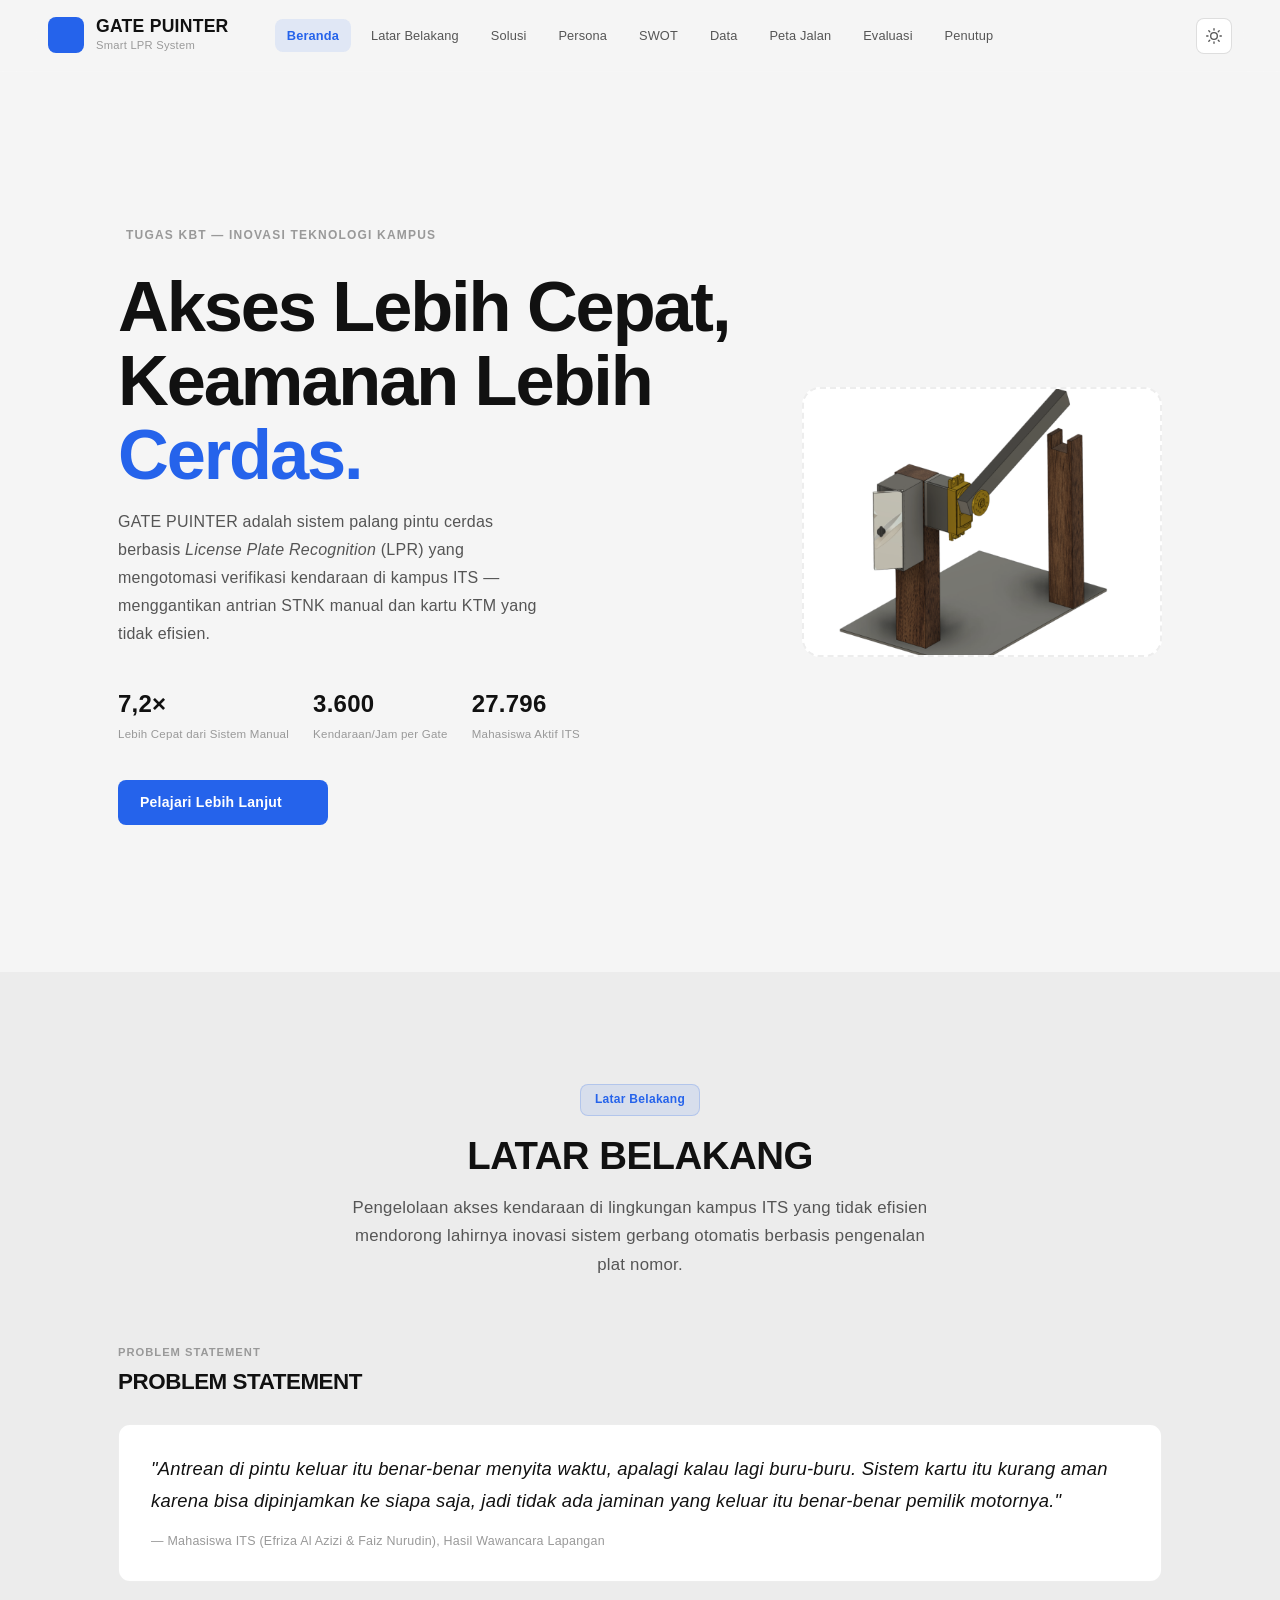
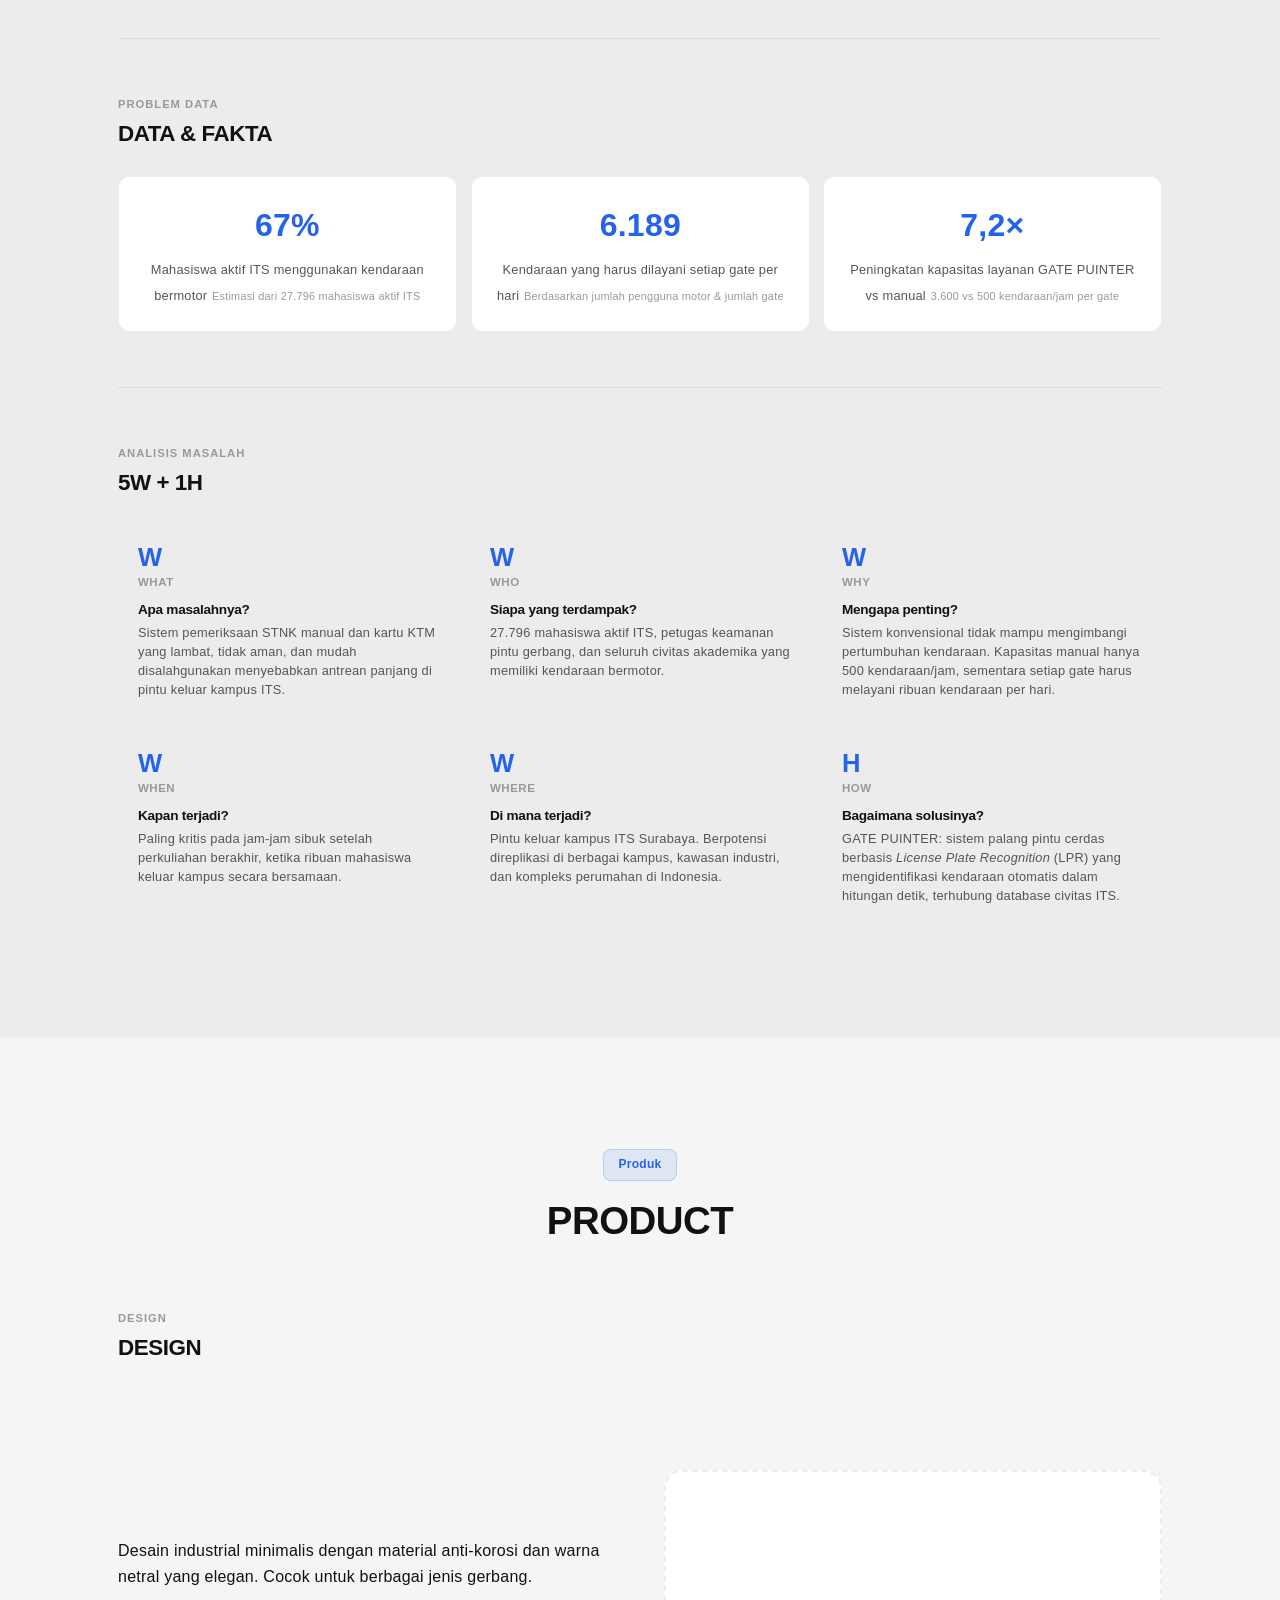
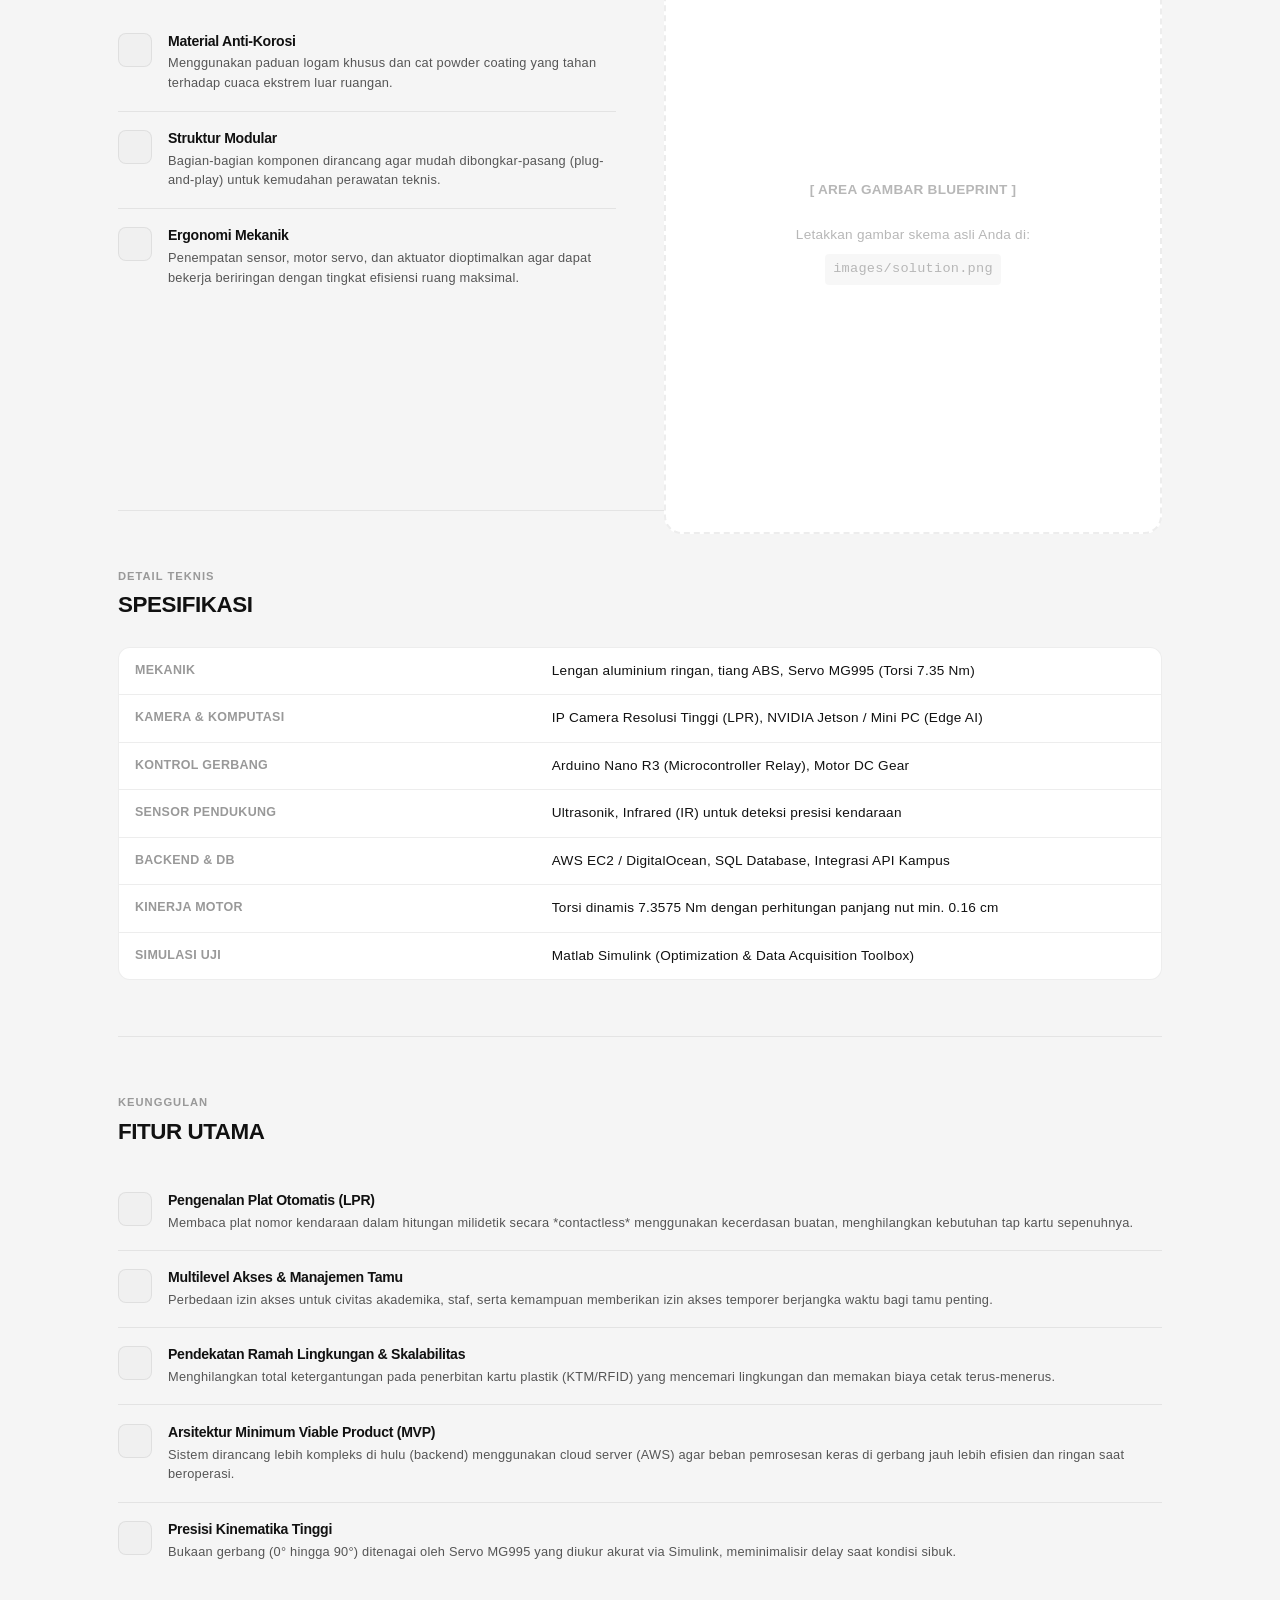
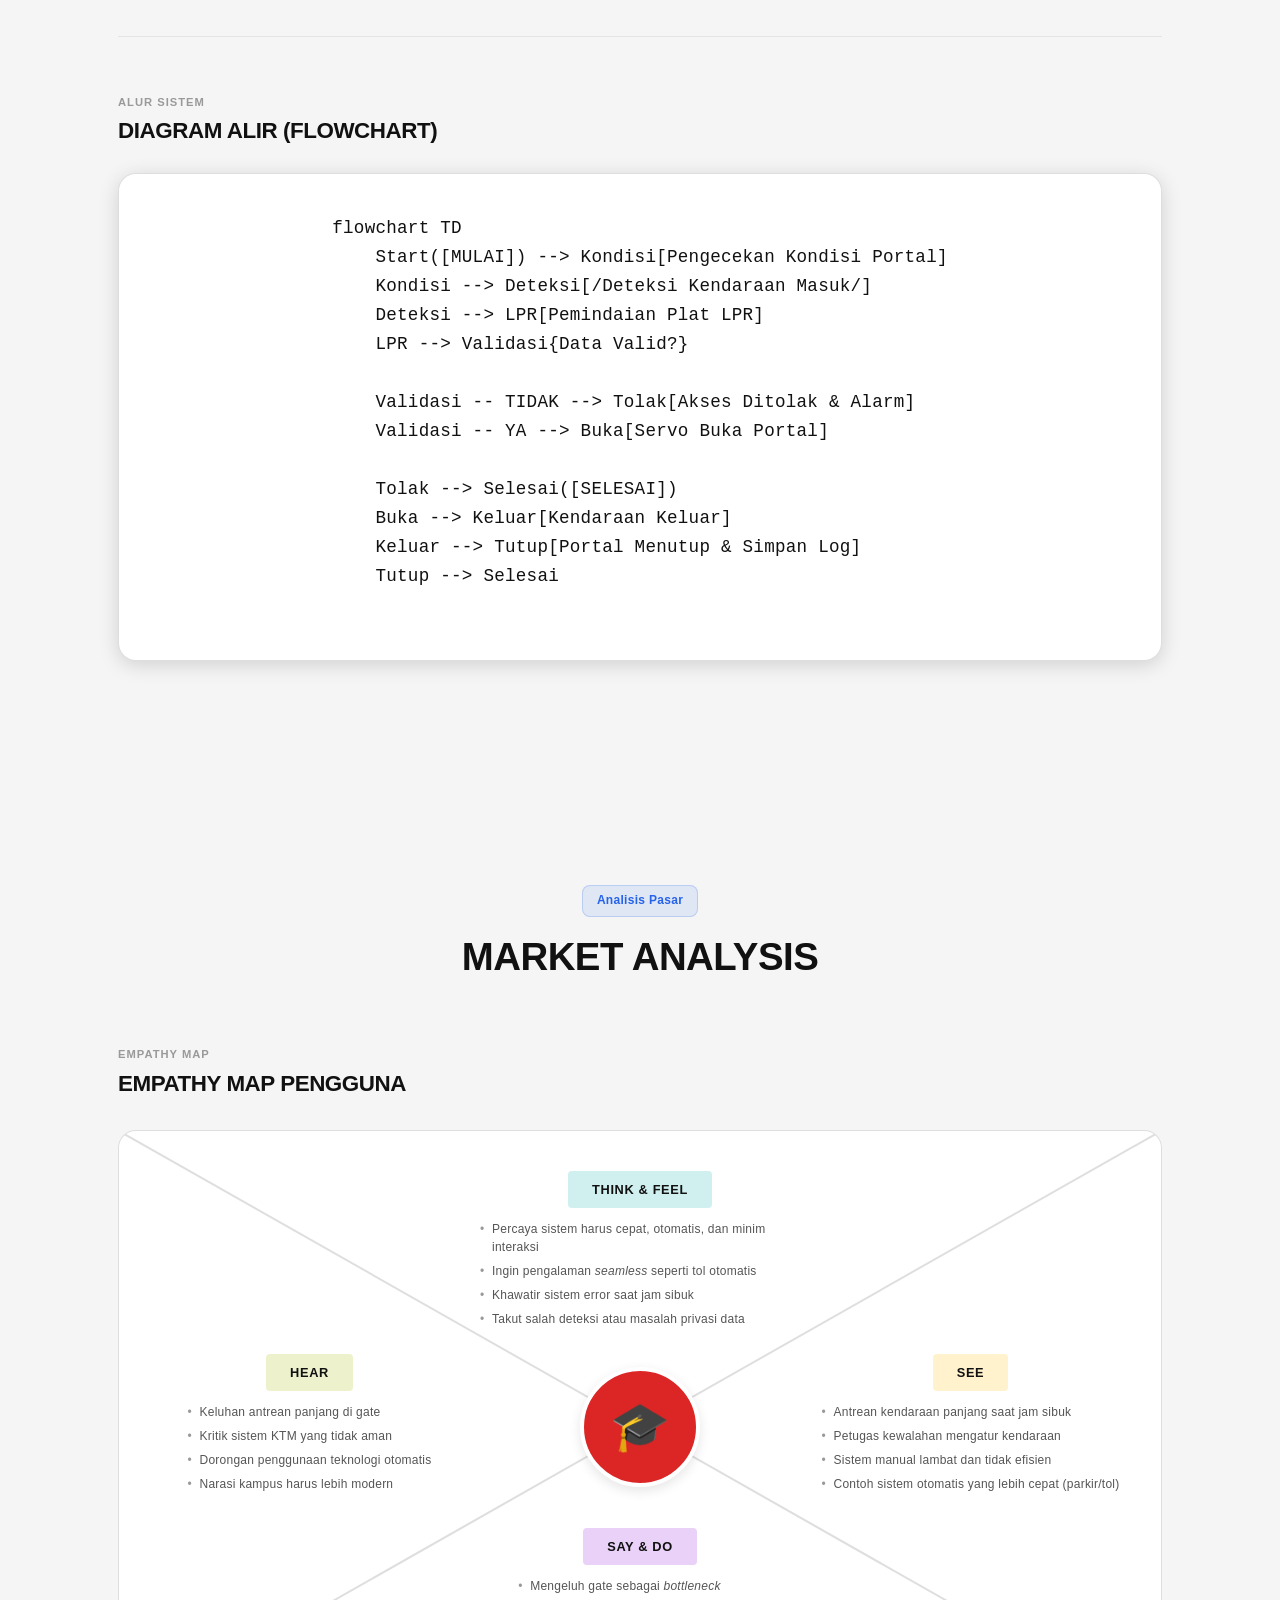
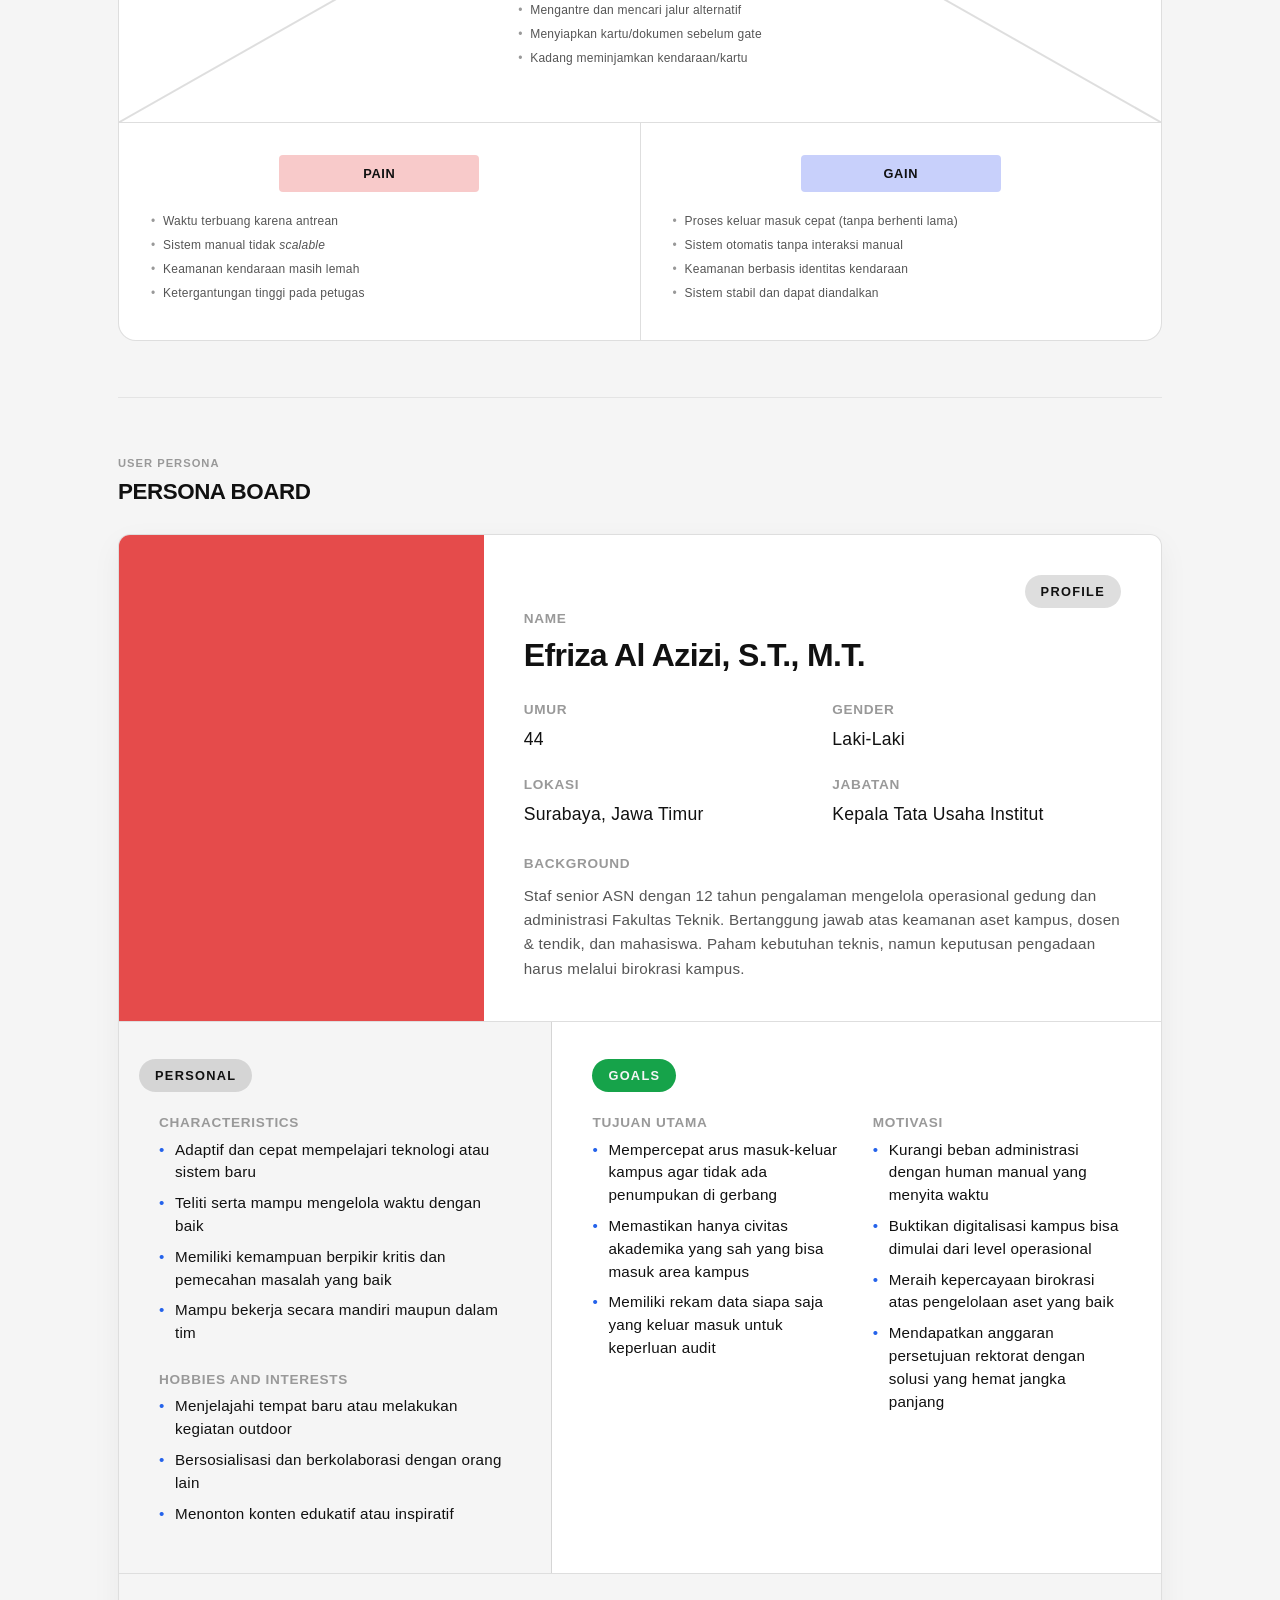
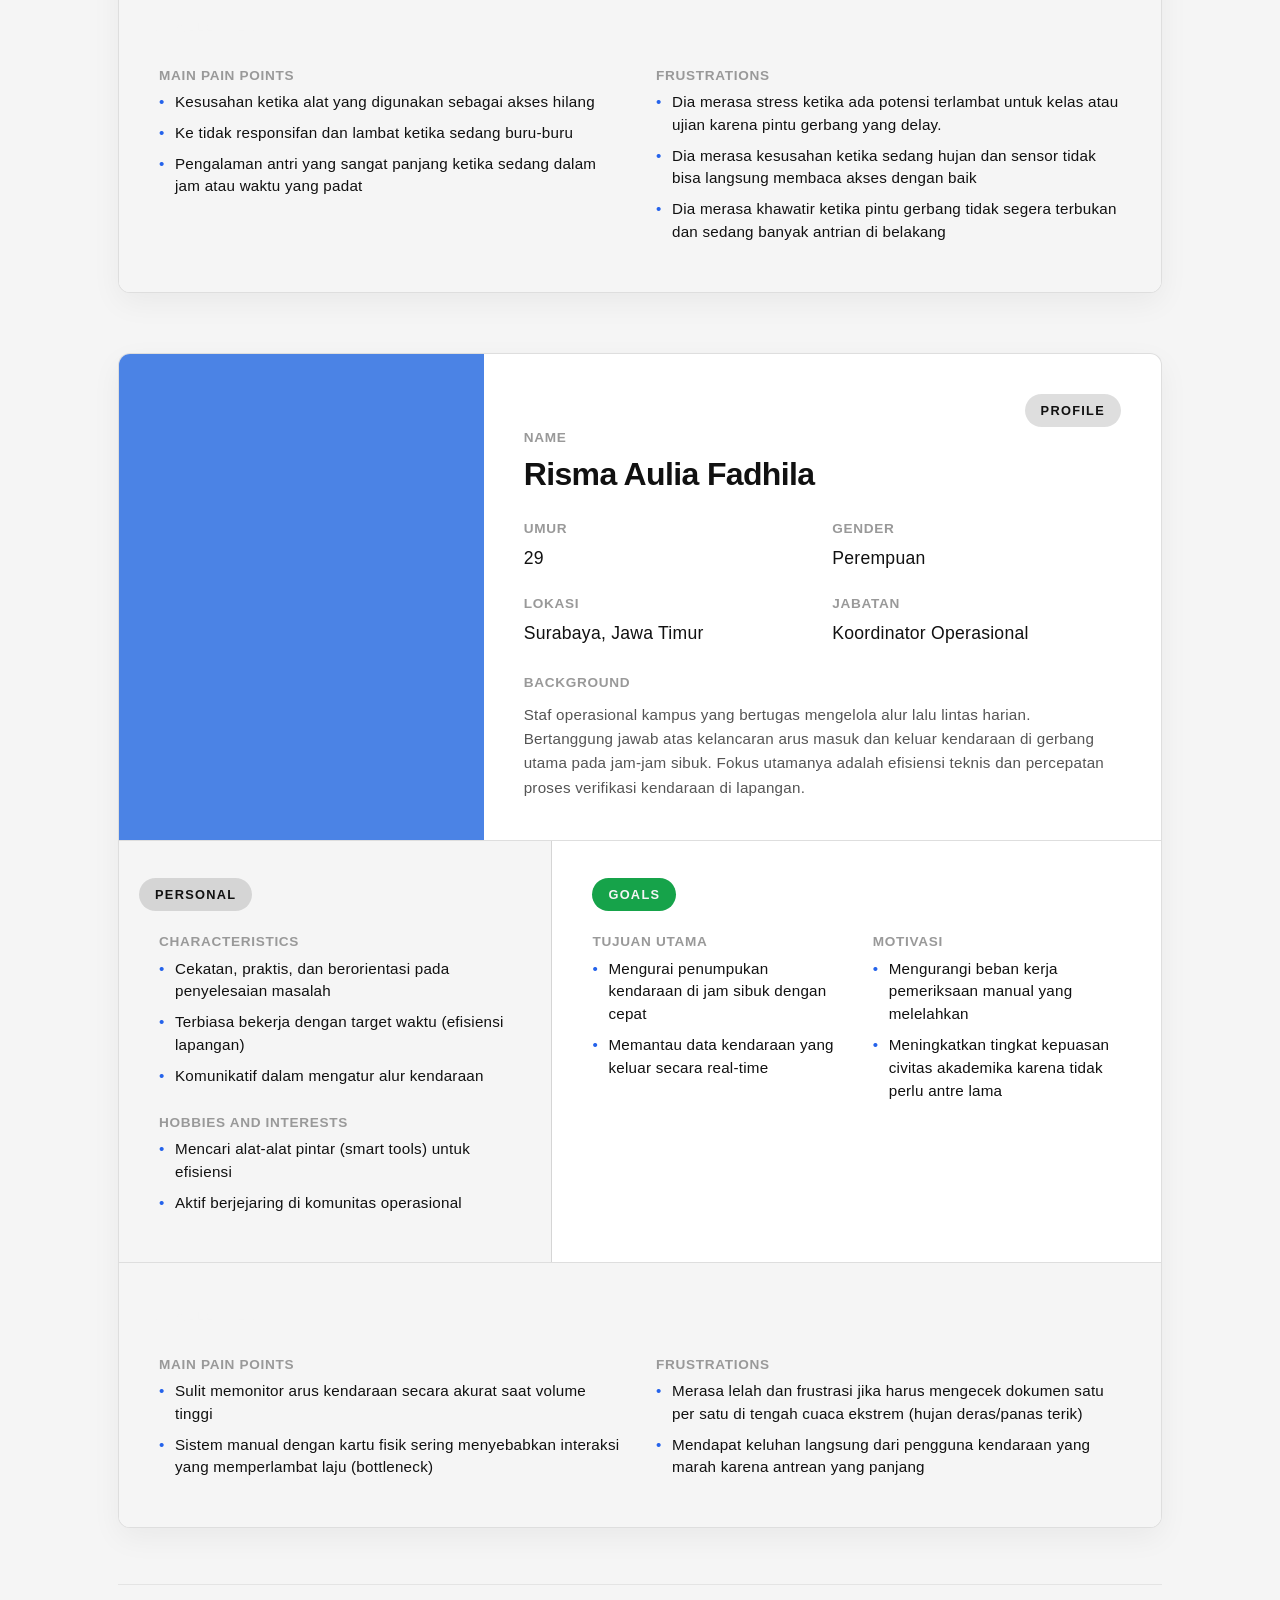
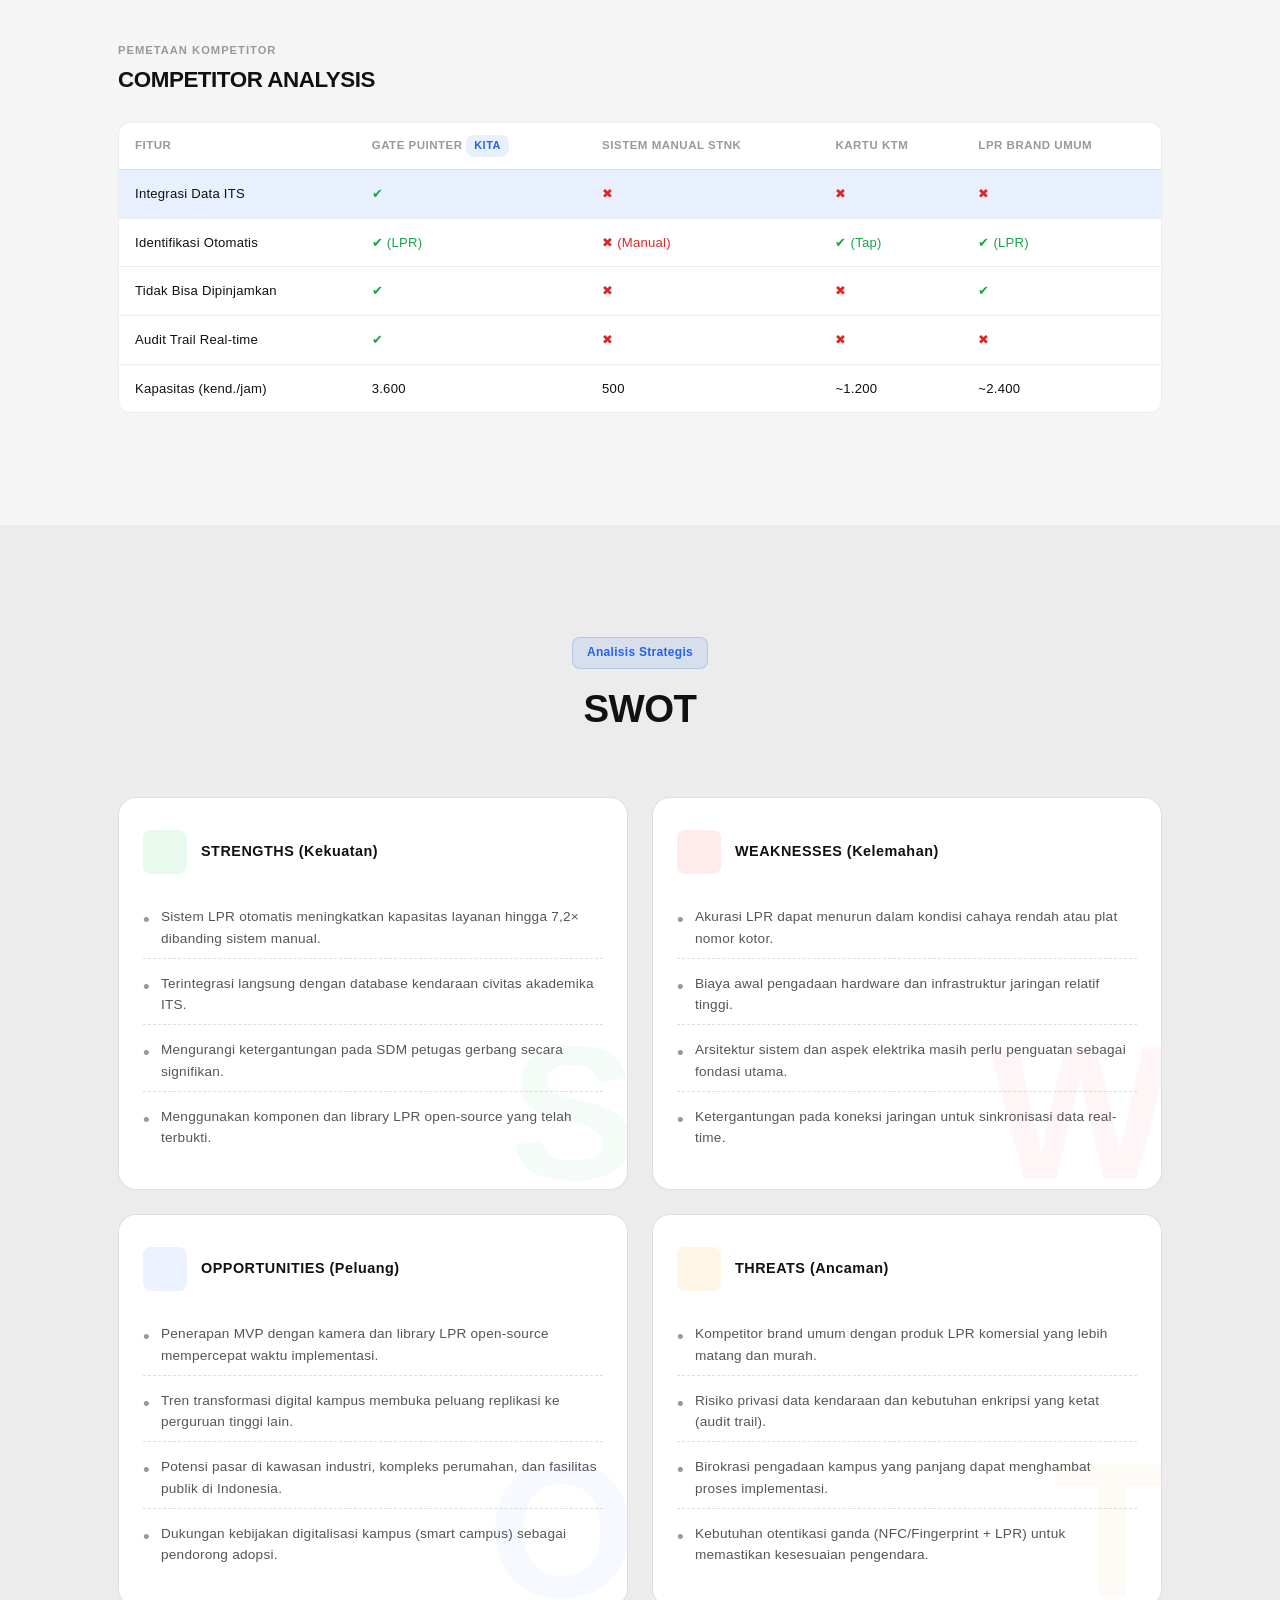
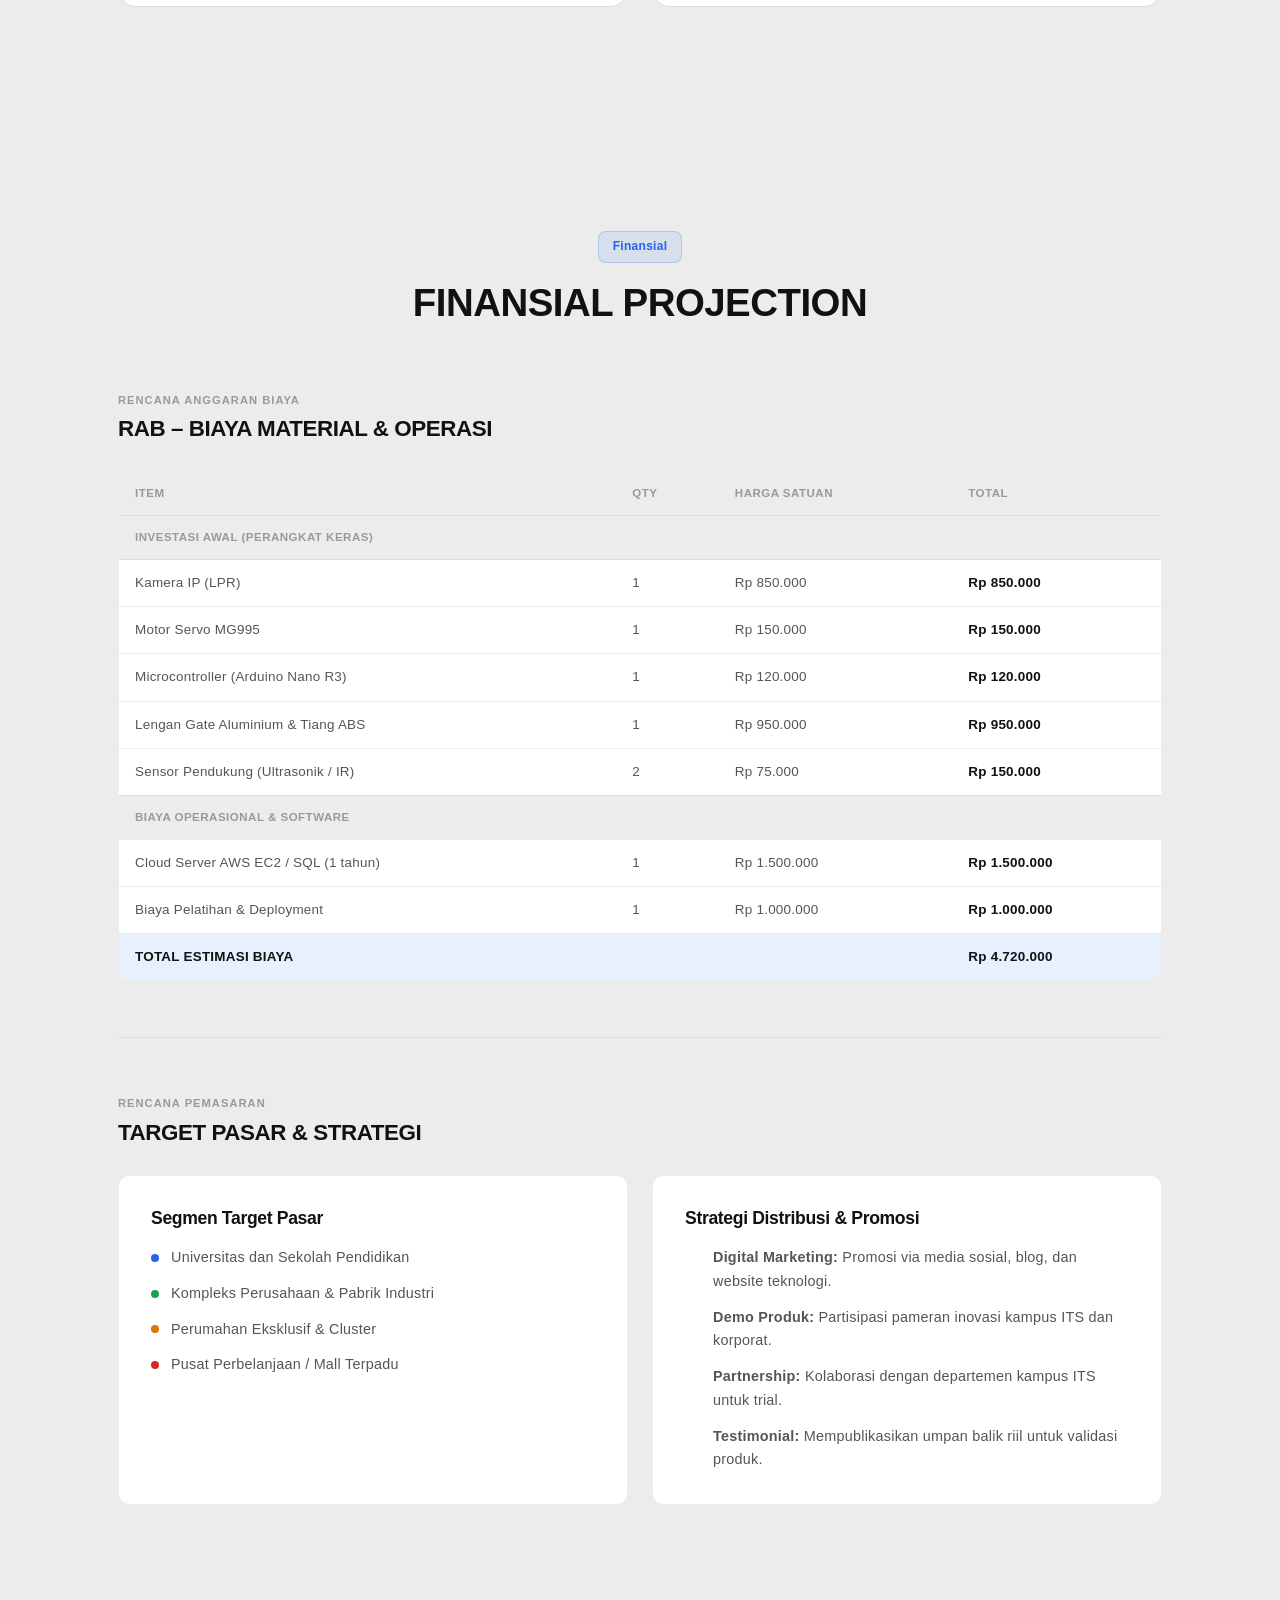
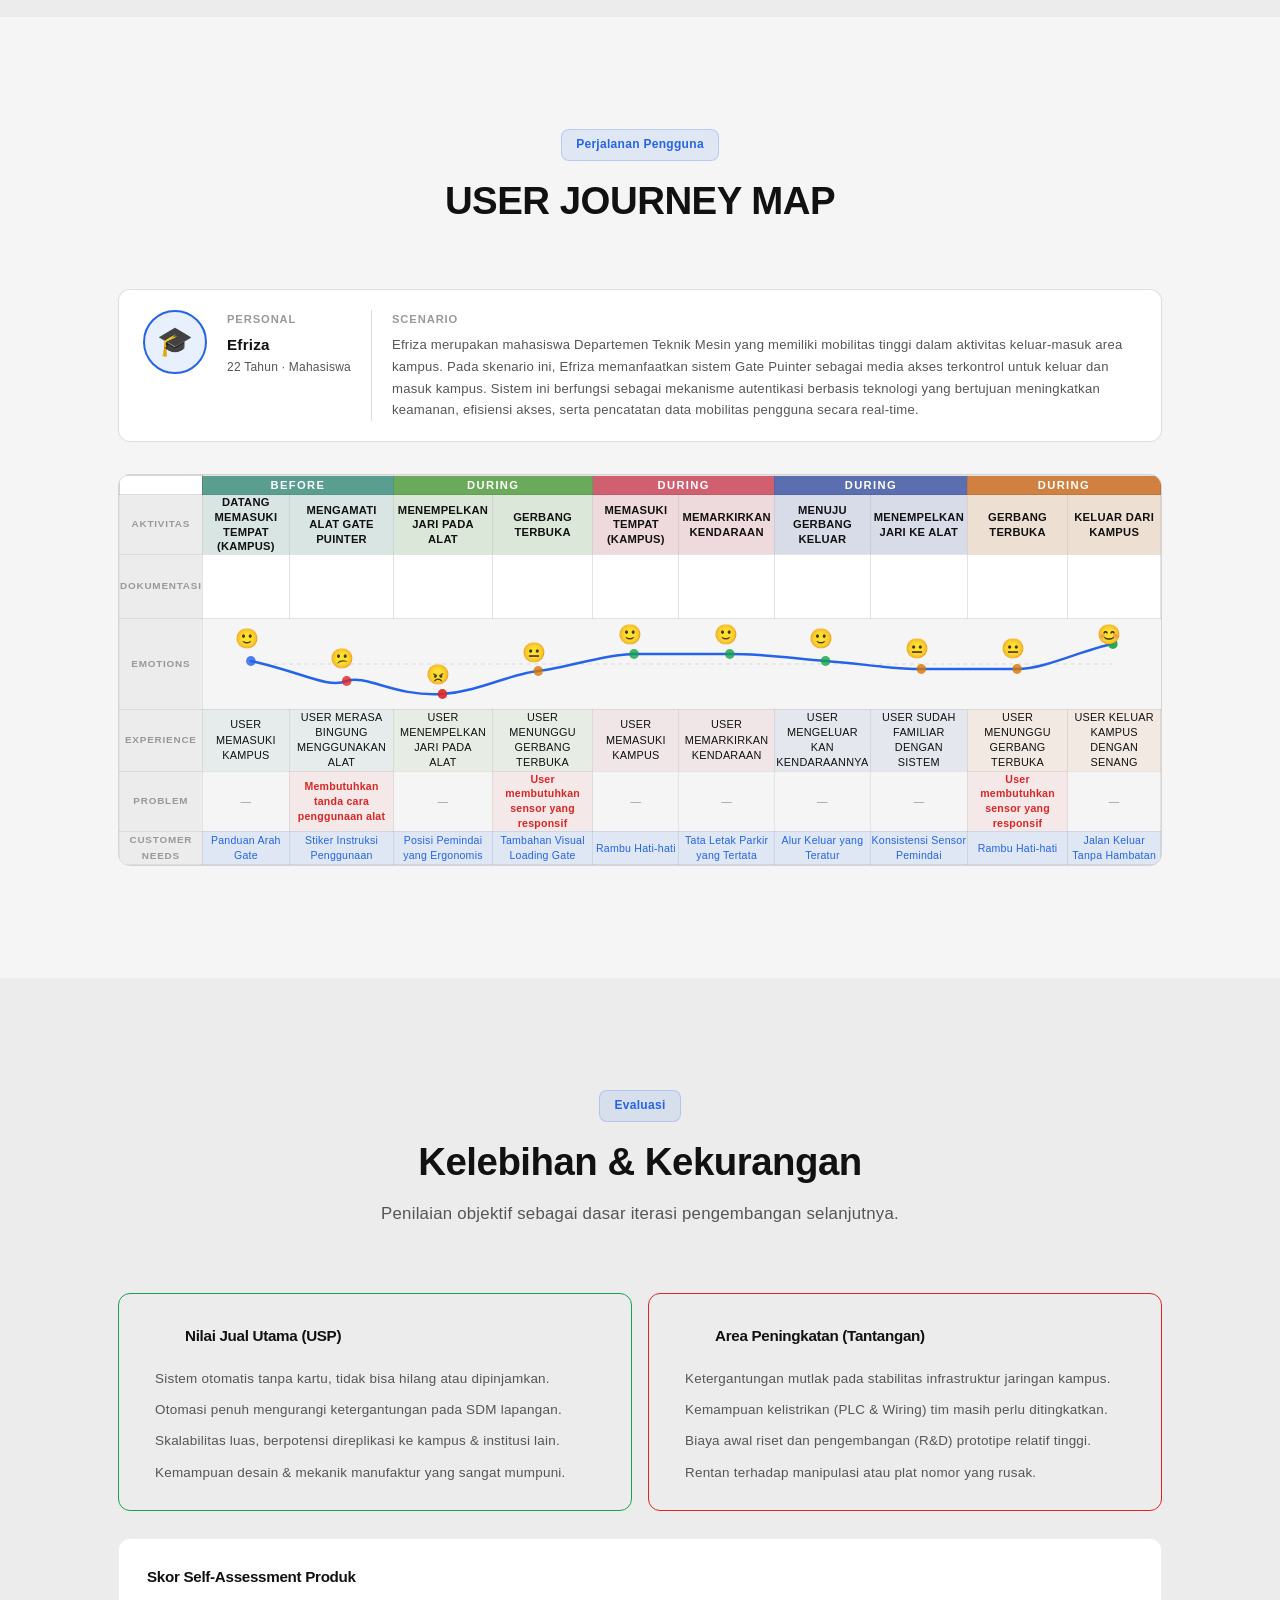
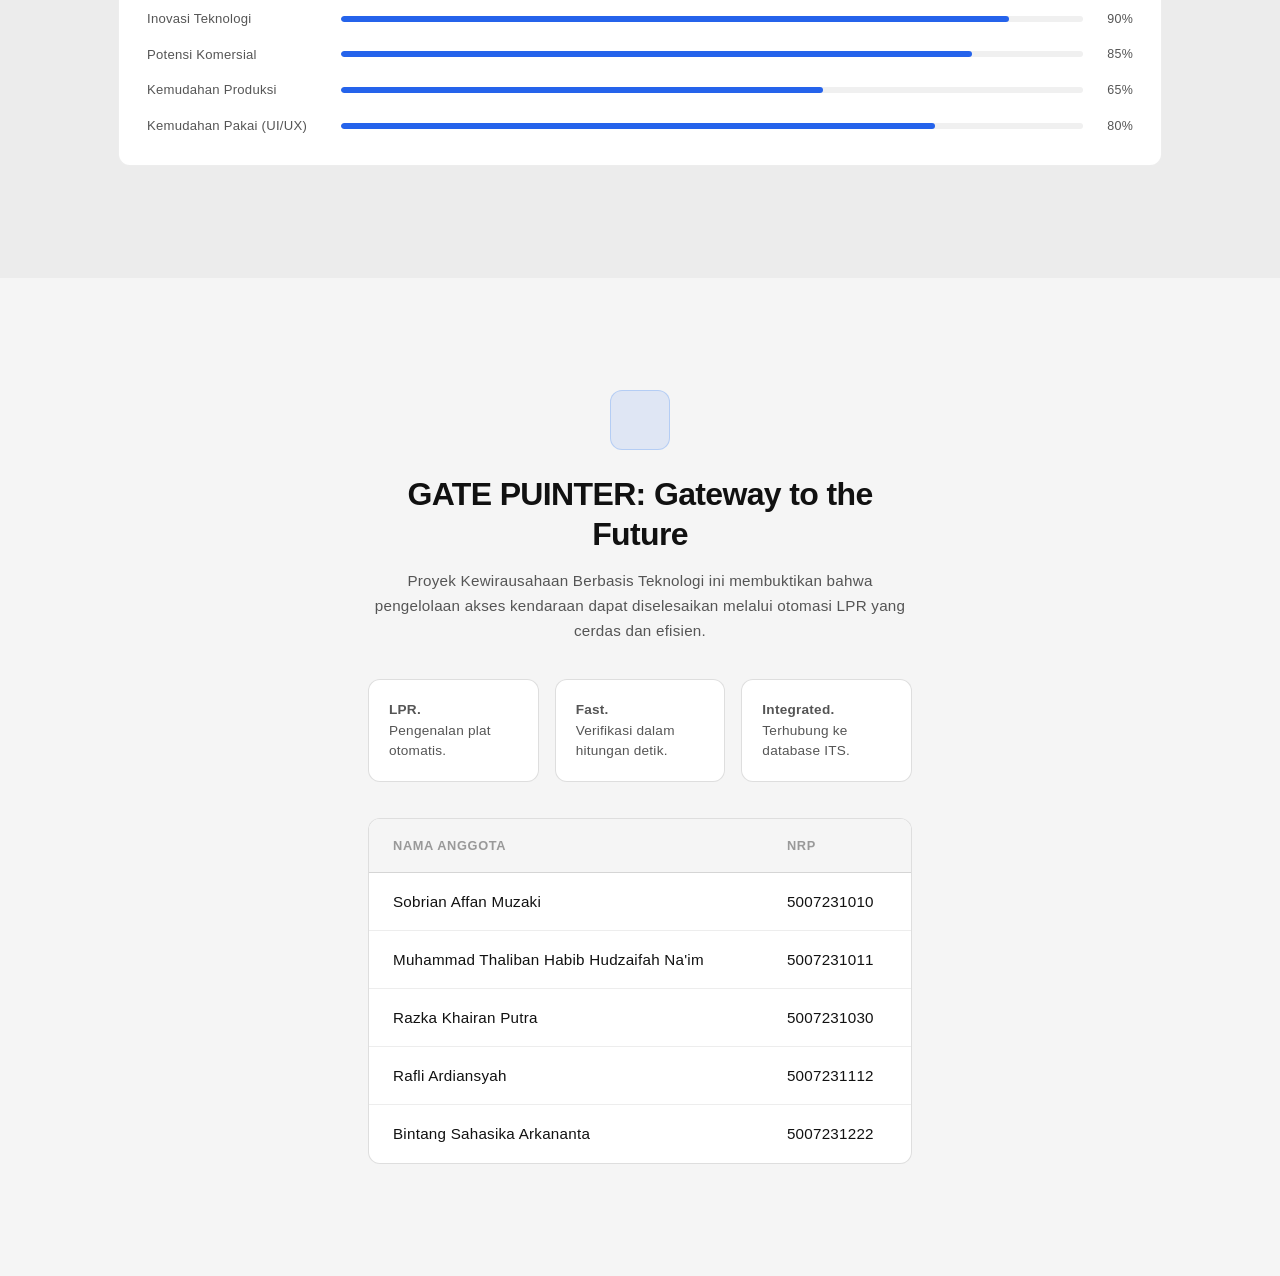
==== commit 59a9c82c: "perf: Optimize module loading, add GPU acceleration, preconnect API, and lazy load images" ====
--- a/index.html
+++ b/index.html
@@ -10,6 +10,7 @@
   <meta property="og:type" content="website">
   <meta property="og:url" content="https://thaliban04.github.io/gate-puinter/">
   <meta name="theme-color" content="#080808">
+  <link rel="preconnect" href="https://api.github.com">
   <meta http-equiv="Content-Security-Policy" content="default-src 'self'; script-src 'self' https://cdn.jsdelivr.net https://unpkg.com https://cdnjs.cloudflare.com; style-src 'self' 'unsafe-inline' https://cdnjs.cloudflare.com; img-src 'self' data: https://api.github.com; connect-src 'self' https://api.github.com;">
   <link rel="icon" type="image/svg+xml" href="img/favicon.svg?v=2">
   <link rel="stylesheet" href="css/base.css?v=27">
--- a/css/animations.css
+++ b/css/animations.css
@@ -6,6 +6,7 @@
 .reveal {
   opacity: 0;
   transform: translateY(24px);
+  will-change: transform, opacity;
   transition: opacity 0.7s cubic-bezier(0.2, 0.8, 0.2, 1), transform 0.7s cubic-bezier(0.2, 0.8, 0.2, 1);
   transition-delay: var(--delay, 0s);
 }
@@ -17,6 +18,7 @@
 .reveal-right {
   opacity: 0;
   transform: translateX(24px);
+  will-change: transform, opacity;
   transition: opacity 0.7s cubic-bezier(0.2, 0.8, 0.2, 1), transform 0.7s cubic-bezier(0.2, 0.8, 0.2, 1);
 }
 .reveal-right.visible {
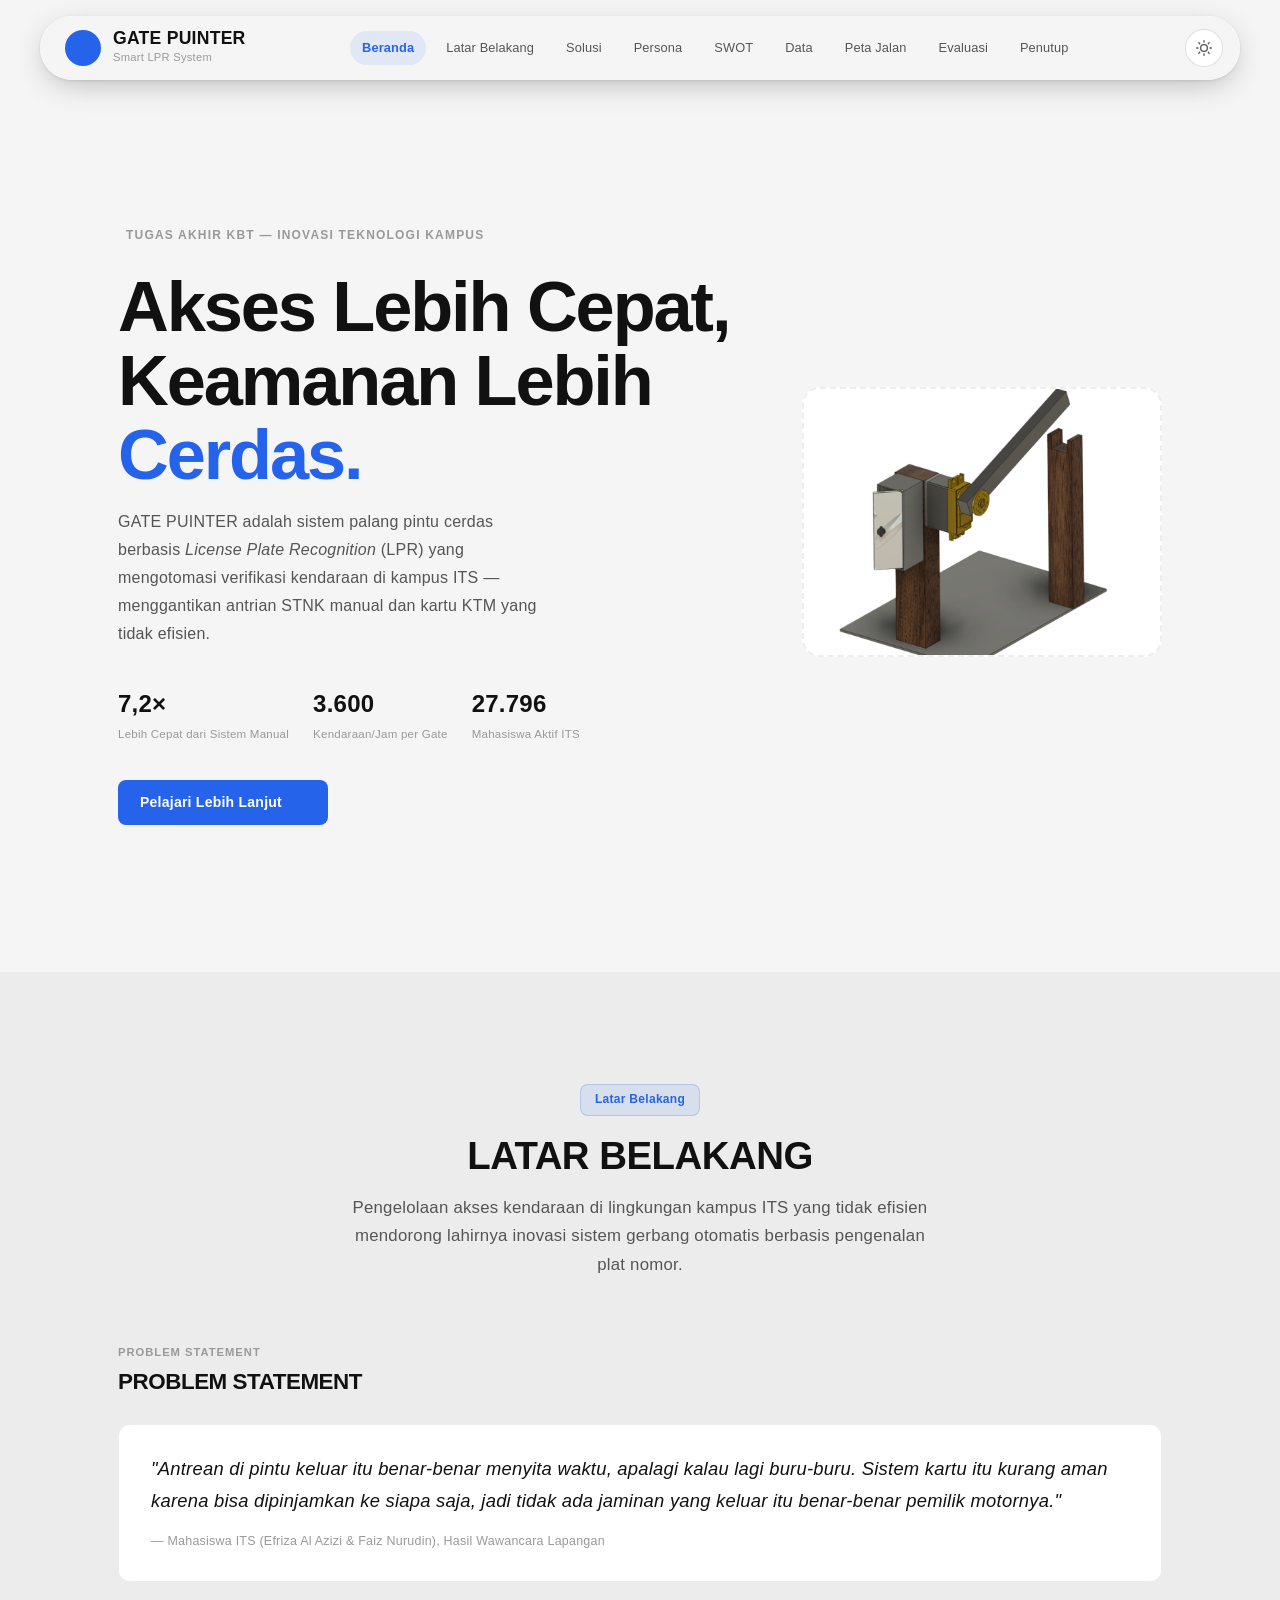
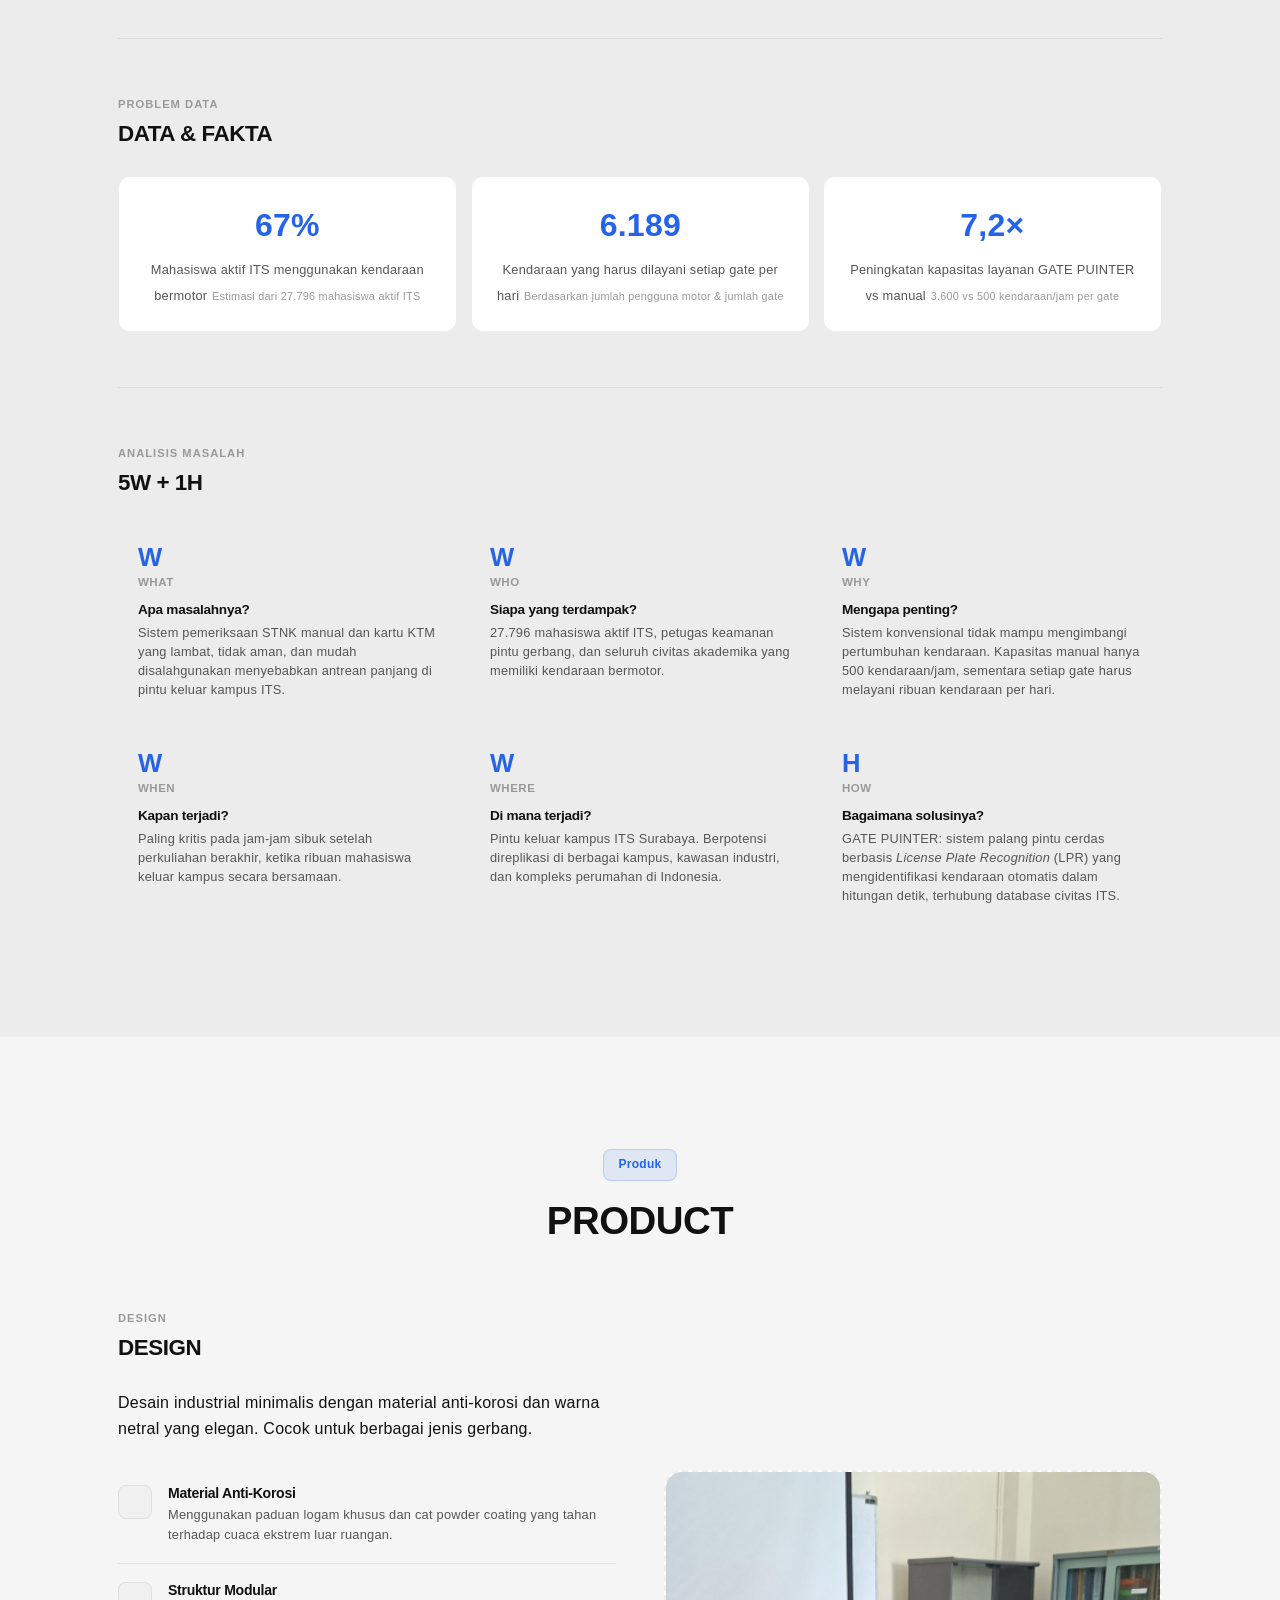
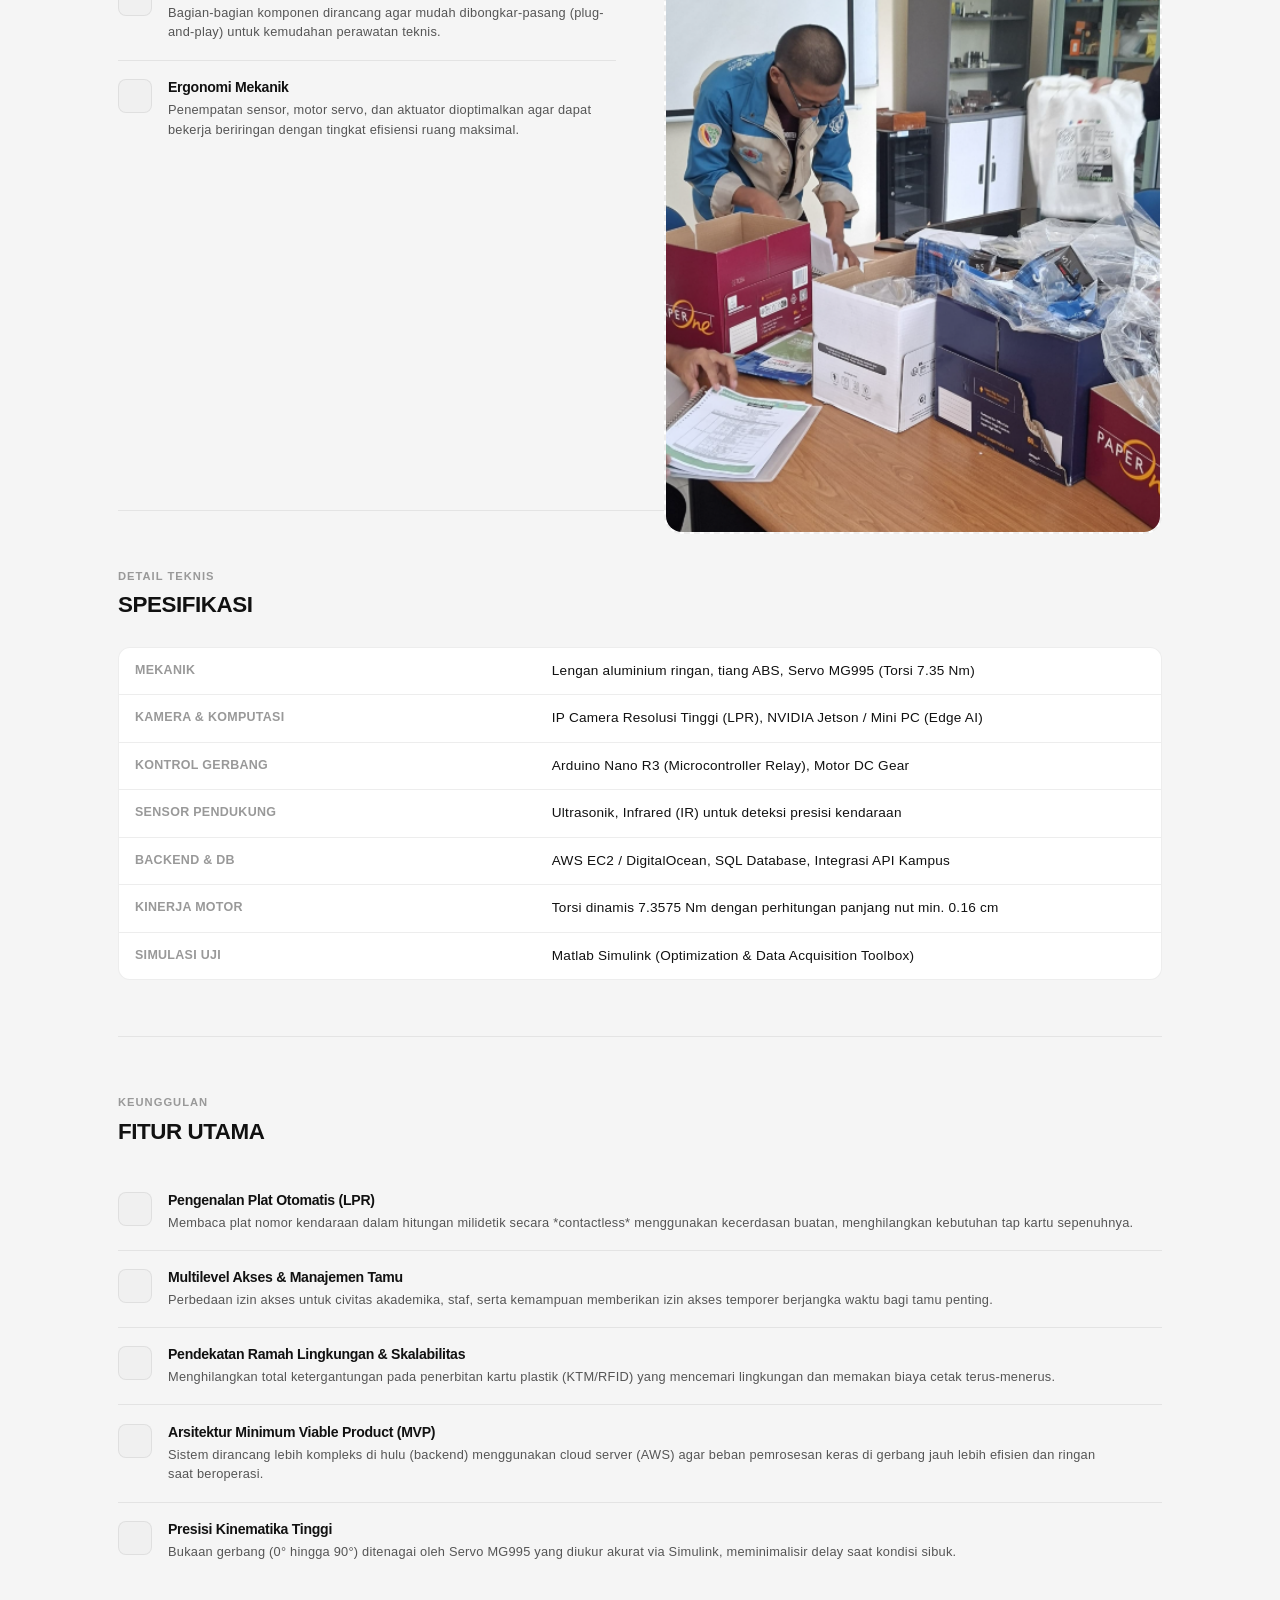
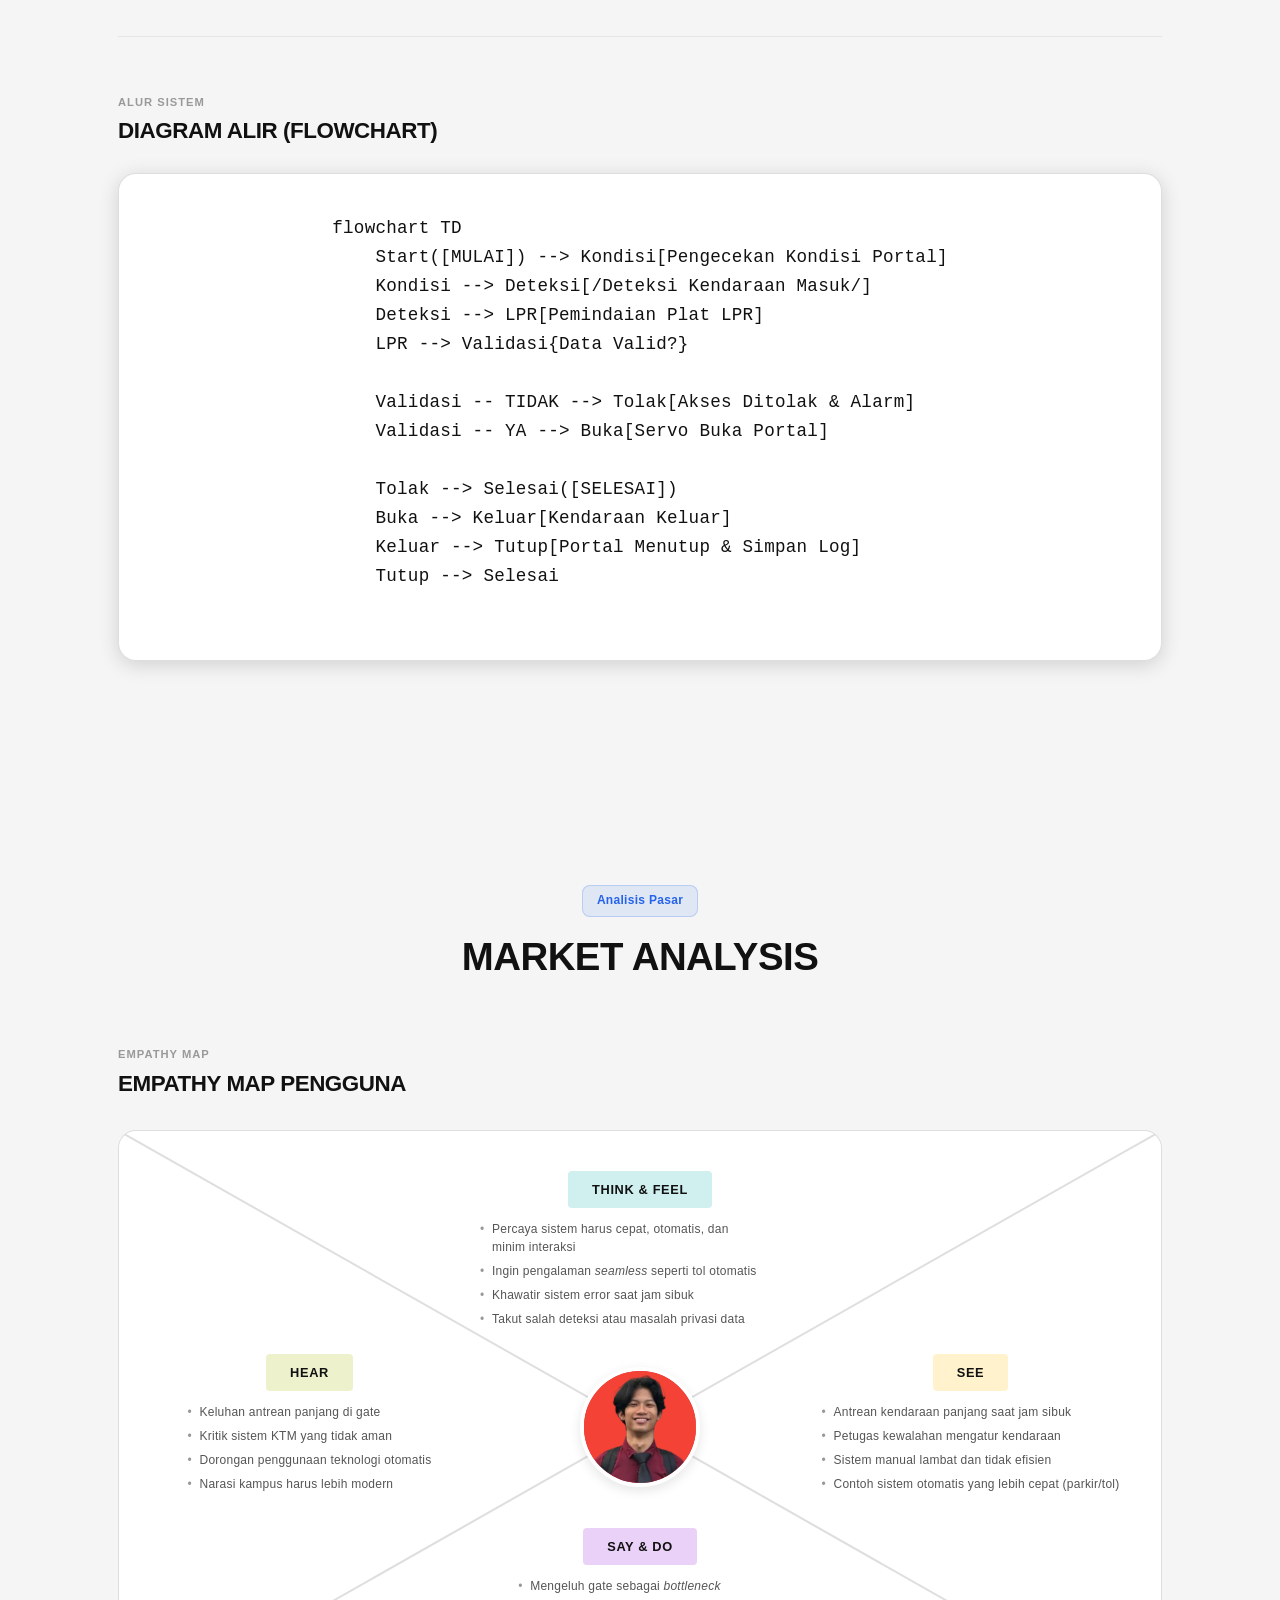
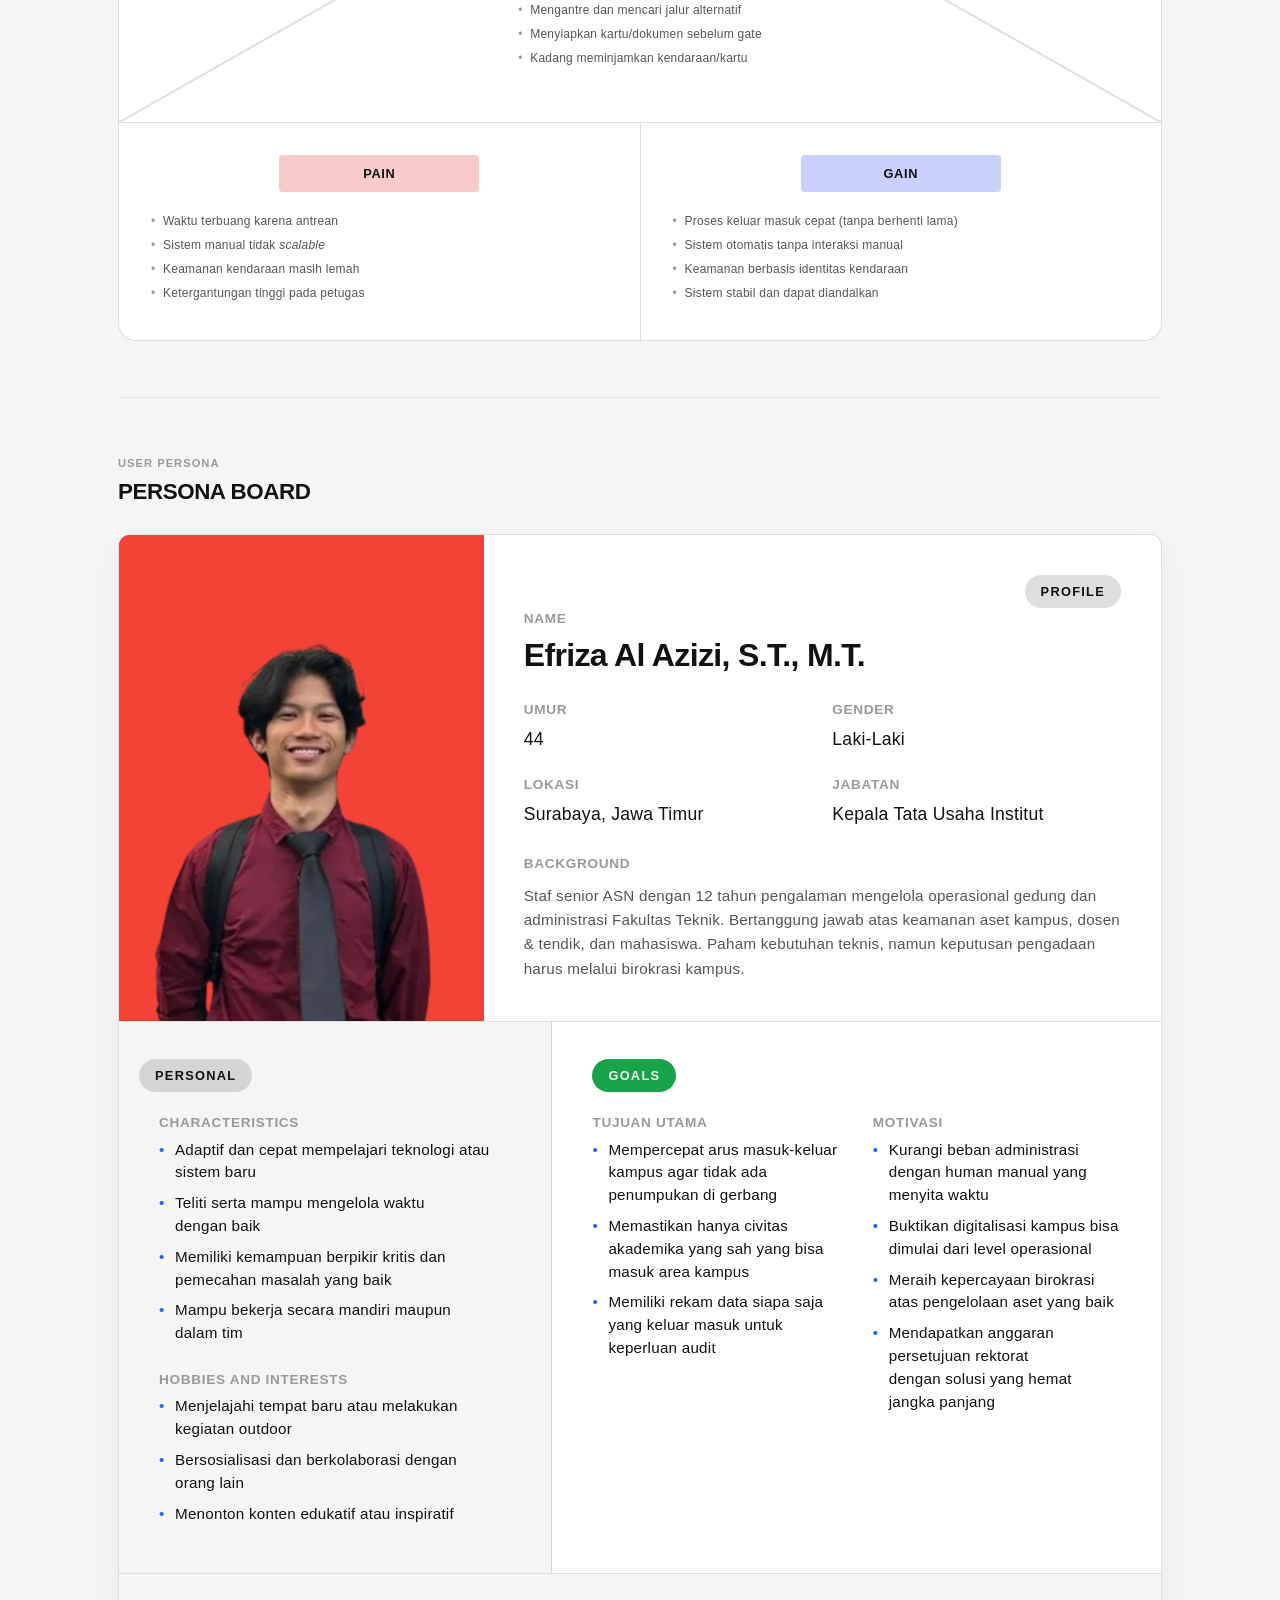
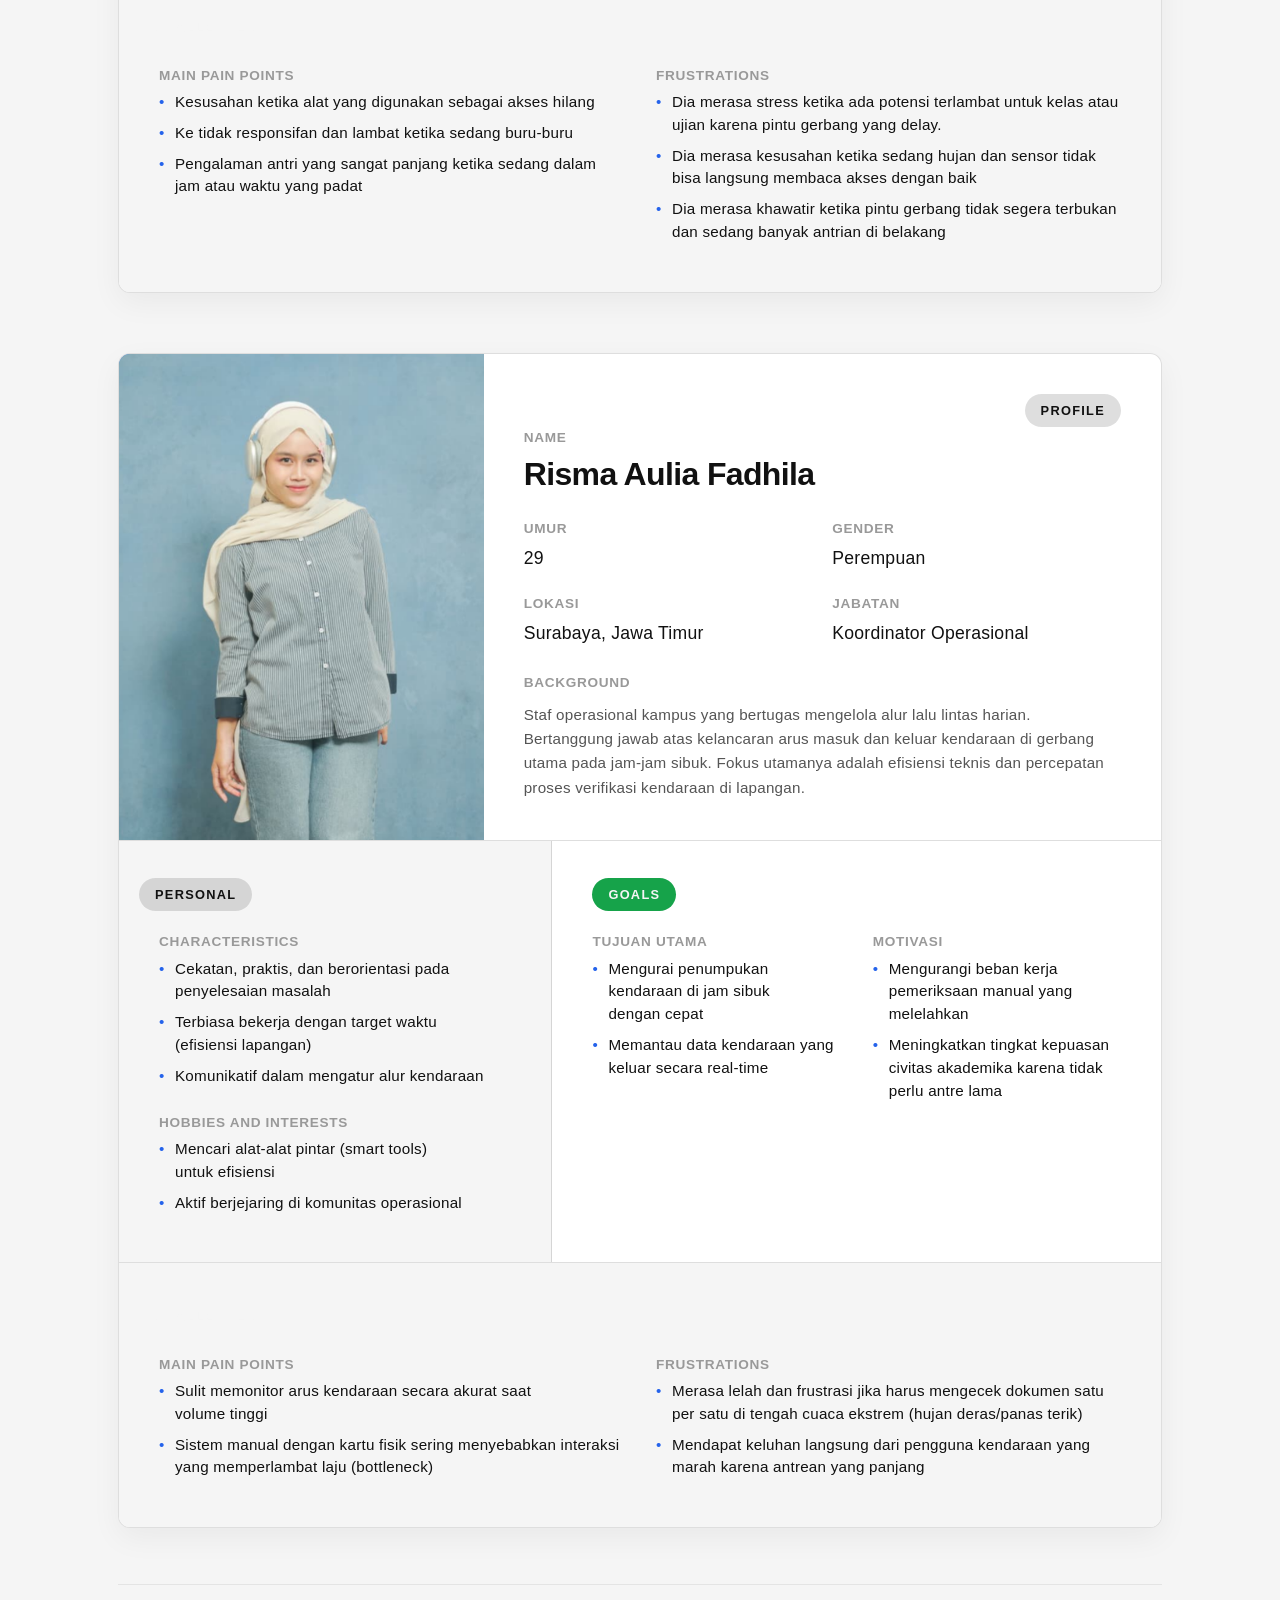
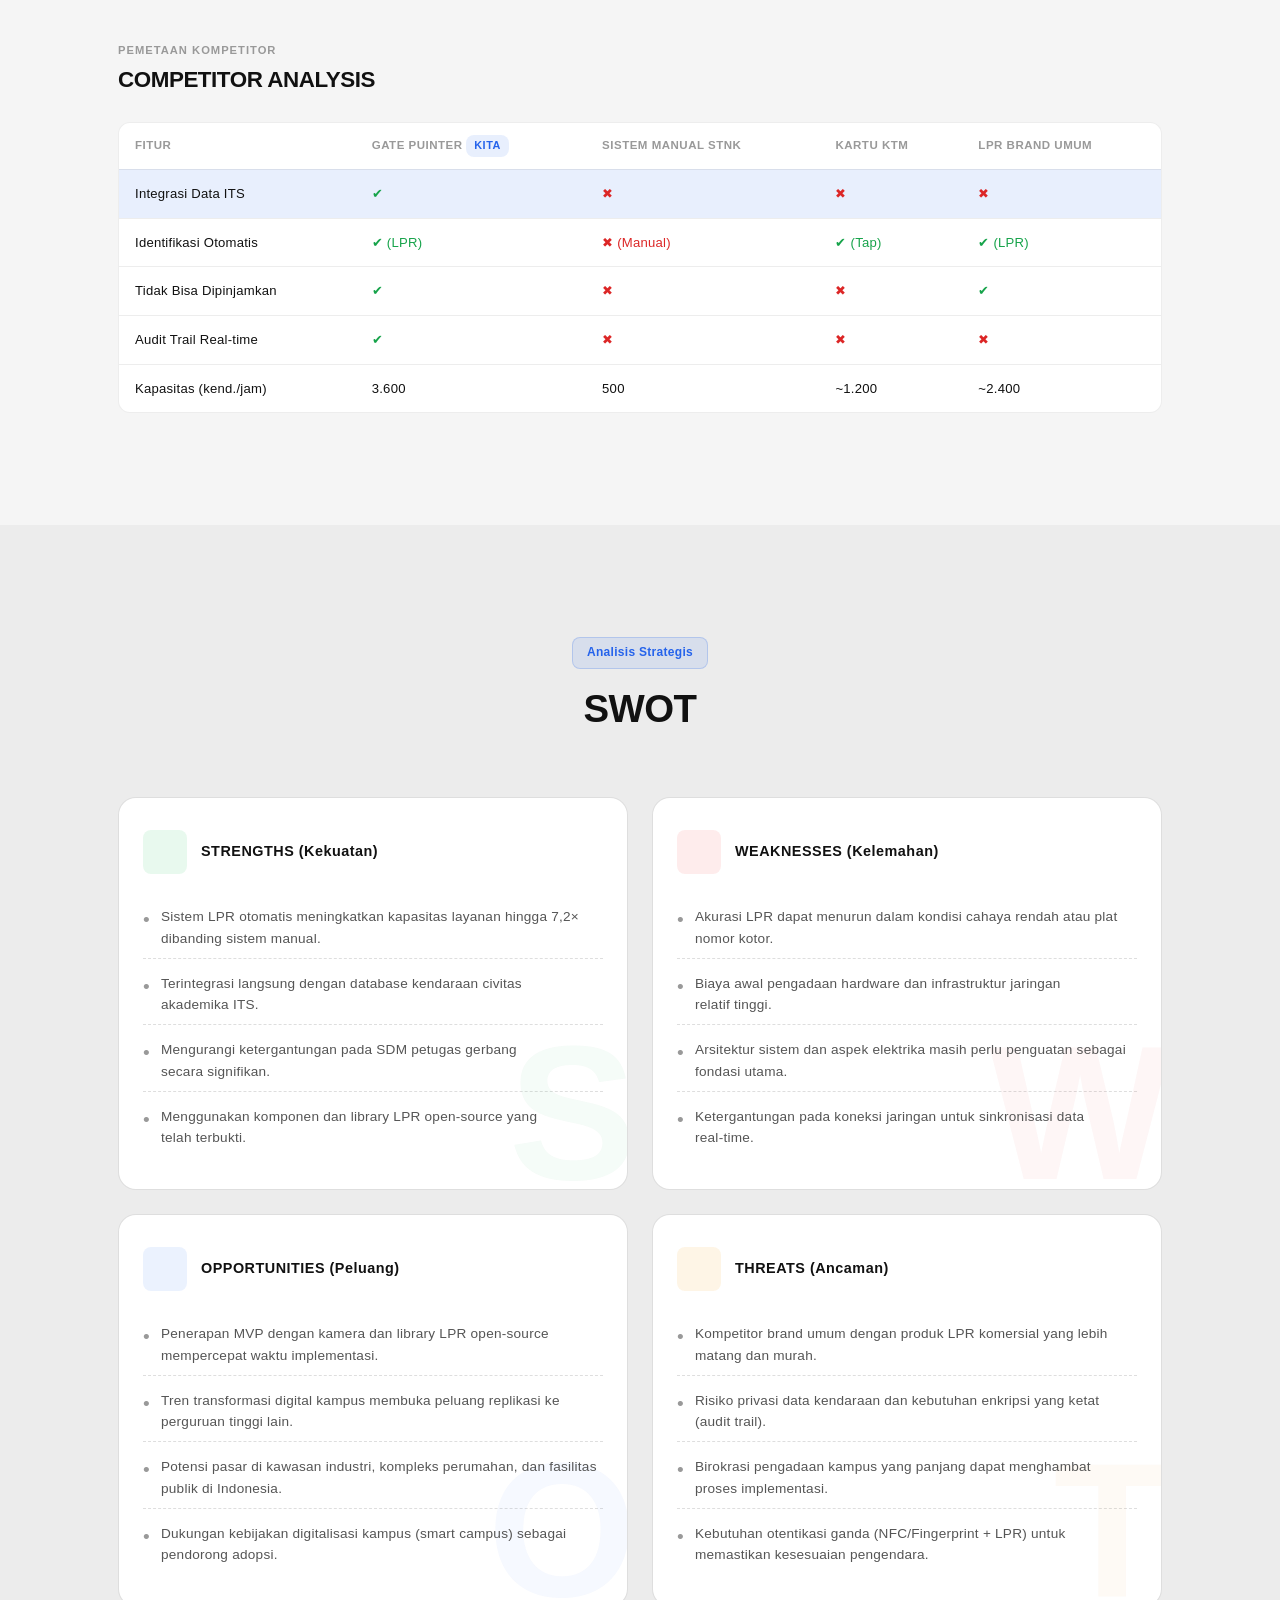
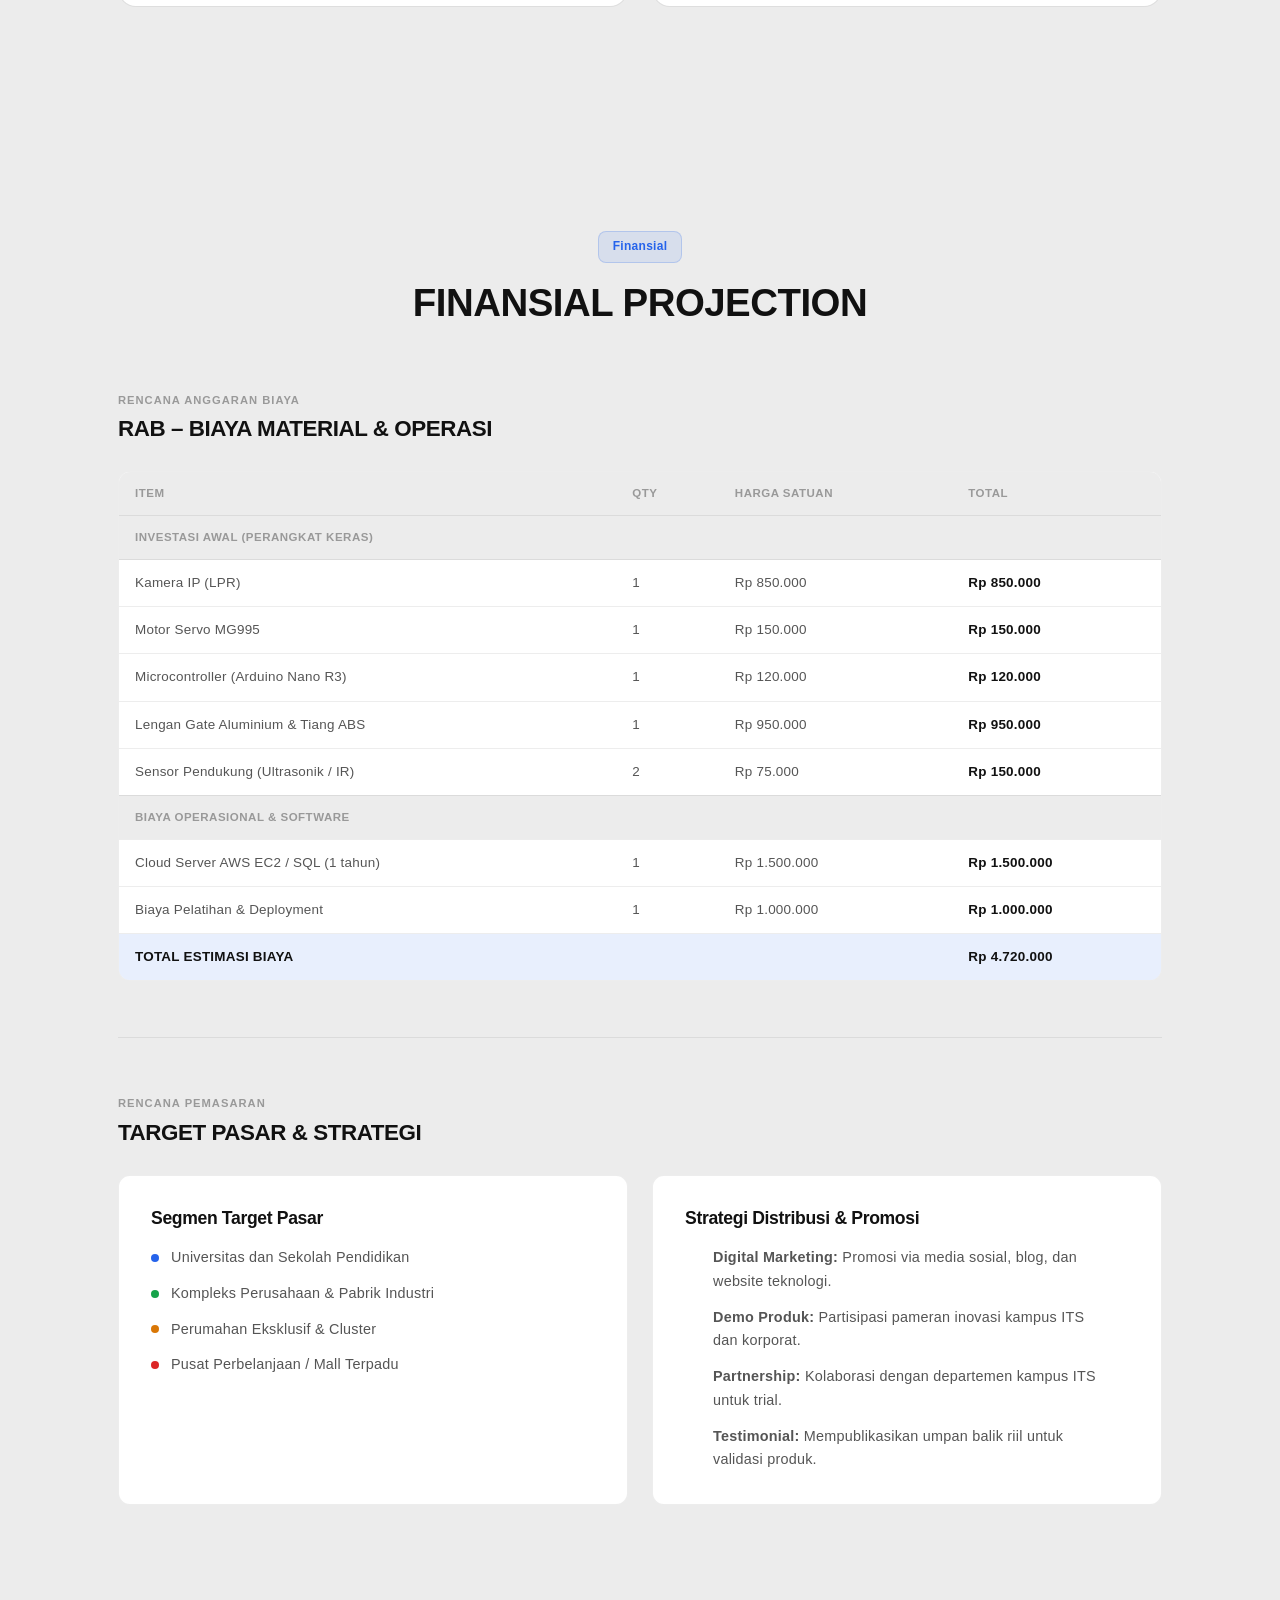
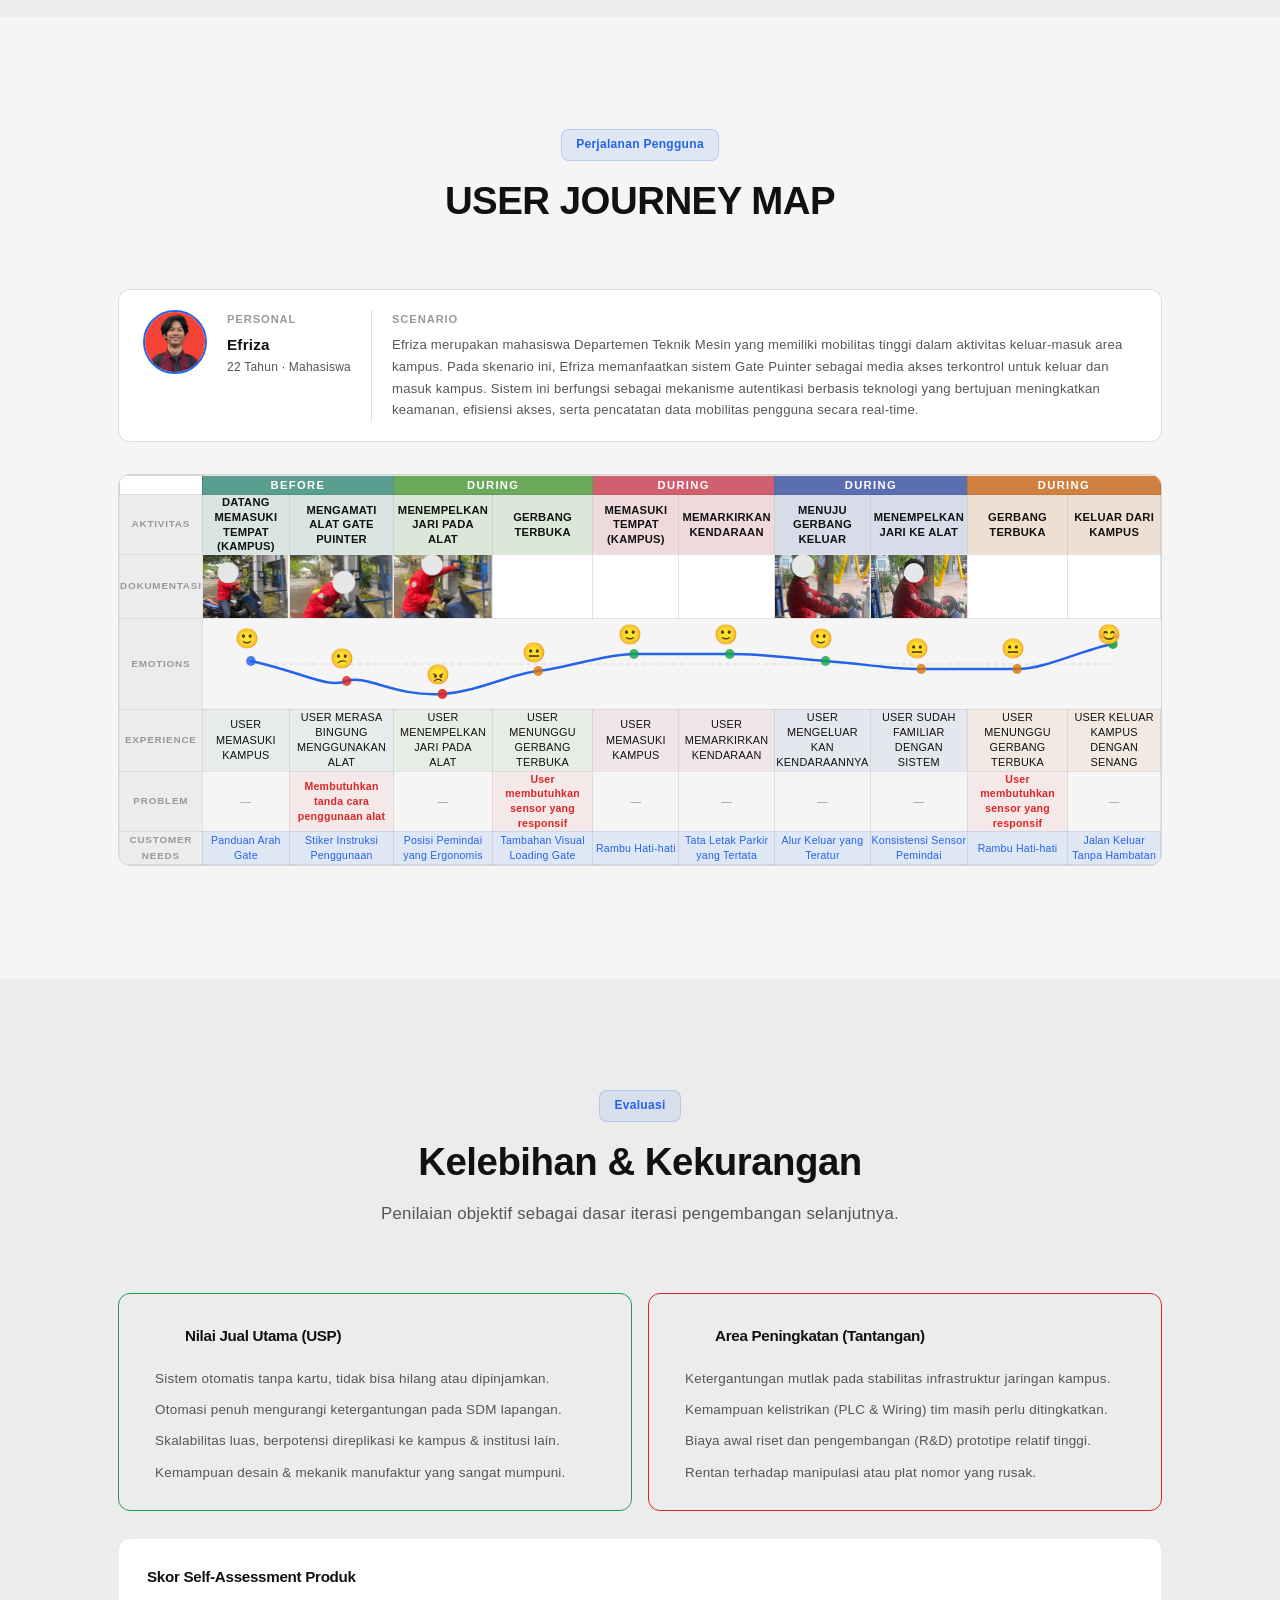
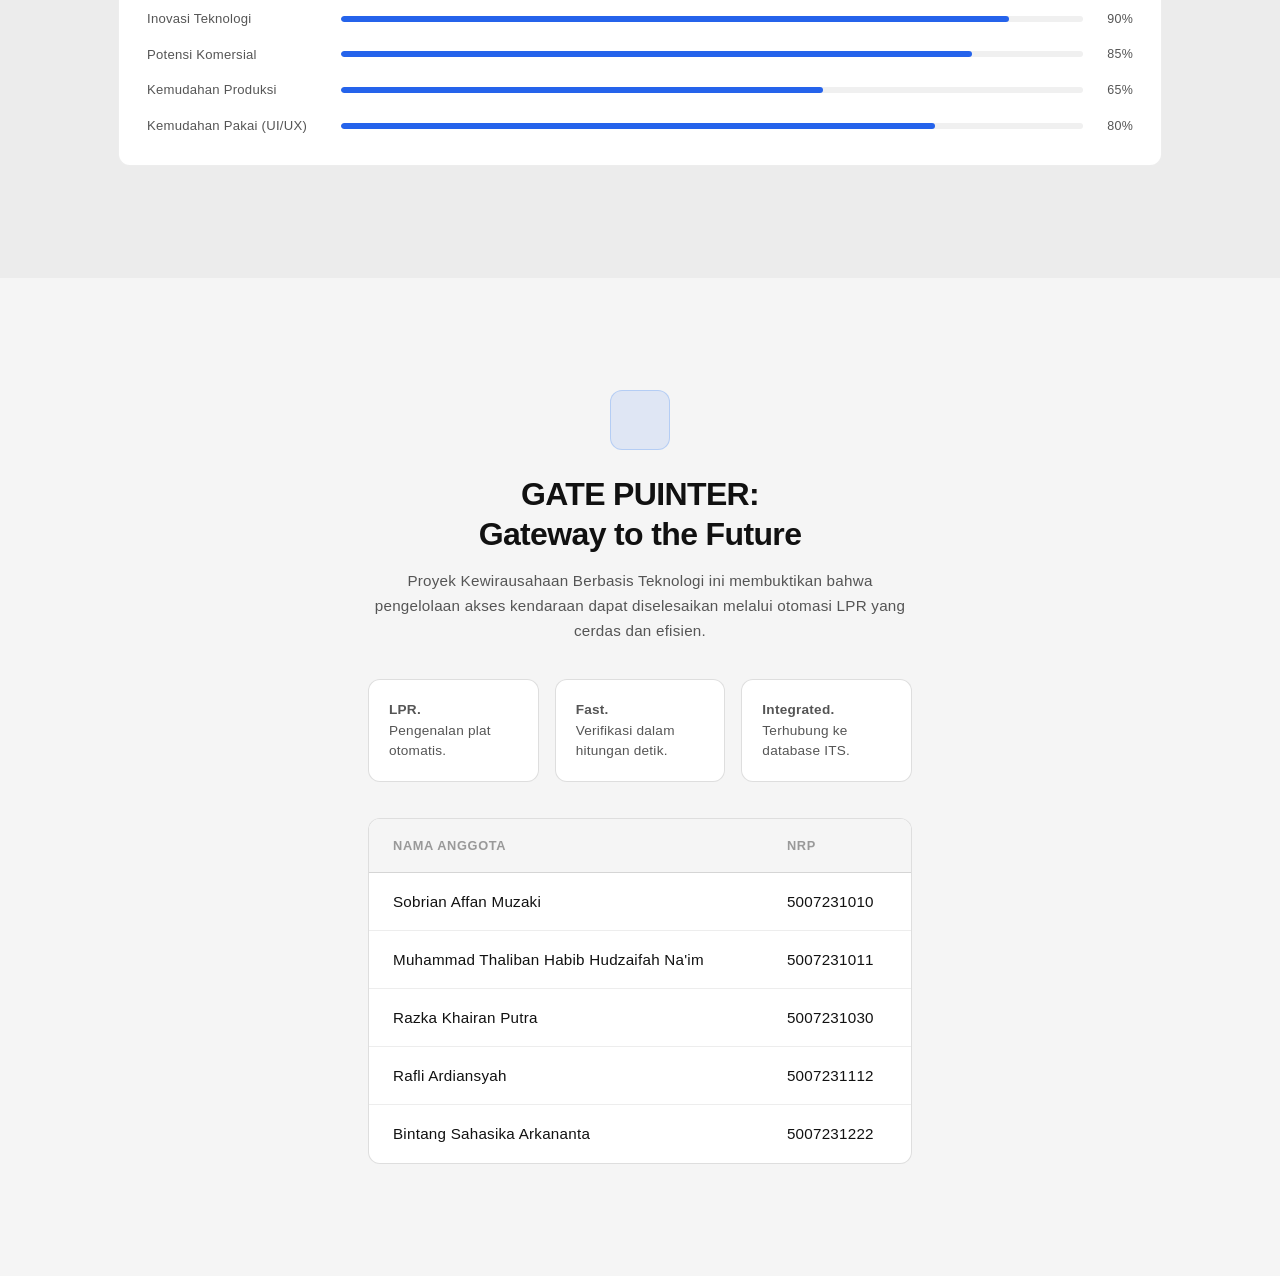
==== commit fdd904cd: "fix: Invalidate CSS cache and patch flexbox strict shrinkage on mobile" ====
--- a/index.html
+++ b/index.html
@@ -11,13 +11,13 @@
   <meta property="og:url" content="https://thaliban04.github.io/gate-puinter/">
   <meta name="theme-color" content="#080808">
   <link rel="preconnect" href="https://api.github.com">
-  <meta http-equiv="Content-Security-Policy" content="default-src 'self'; script-src 'self' https://cdn.jsdelivr.net https://unpkg.com https://cdnjs.cloudflare.com; style-src 'self' 'unsafe-inline' https://cdnjs.cloudflare.com; img-src 'self' data: https://api.github.com; connect-src 'self' https://api.github.com;">
+  <meta http-equiv="Content-Security-Policy" content="default-src 'self'; script-src 'self' https://cdn.jsdelivr.net https://unpkg.com https://cdnjs.cloudflare.com; style-src 'self' 'unsafe-inline' https://cdnjs.cloudflare.com https://fonts.googleapis.com; font-src 'self' data: https://fonts.gstatic.com; img-src 'self' data: https://api.github.com; connect-src 'self' https://api.github.com ws://127.0.0.1:* http://127.0.0.1:*;">
   <link rel="icon" type="image/svg+xml" href="img/favicon.svg?v=2">
-  <link rel="stylesheet" href="css/base.css?v=27">
-  <link rel="stylesheet" href="css/layout.css?v=27">
-  <link rel="stylesheet" href="css/sections.css?v=27">
-  <link rel="stylesheet" href="css/animations.css?v=27">
-  <link rel="stylesheet" href="css/components.css?v=27">
+  <link rel="stylesheet" href="css/base.css?v=28">
+  <link rel="stylesheet" href="css/layout.css?v=28">
+  <link rel="stylesheet" href="css/sections.css?v=28">
+  <link rel="stylesheet" href="css/animations.css?v=28">
+  <link rel="stylesheet" href="css/components.css?v=28">
   <!-- Cropper.js CSS -->
   <link rel="stylesheet" href="https://cdnjs.cloudflare.com/ajax/libs/cropperjs/1.5.13/cropper.min.css">
 
--- a/css/base.css
+++ b/css/base.css
@@ -88,6 +88,9 @@
   box-sizing: border-box;
   margin: 0;
   padding: 0;
+  font-variant-numeric: tabular-nums;
+  -webkit-font-smoothing: antialiased;
+  -moz-osx-font-smoothing: grayscale;
 }
 
 html {
@@ -108,6 +111,7 @@
   width: 100%;
   -webkit-font-smoothing: antialiased;
   transition: background-color 0.4s ease, color 0.4s ease;
+  text-wrap: pretty;
 }
 
 h1, h2, h3, h4 {
@@ -115,6 +119,7 @@
   line-height: 1.25;
   font-weight: 700;
   letter-spacing: -0.02em;
+  text-wrap: balance;
 }
 
 a { text-decoration: none; color: inherit; }
--- a/css/layout.css
+++ b/css/layout.css
@@ -15,32 +15,40 @@
 /* ---- Top Navbar ---- */
 .navbar {
   position: fixed;
-  top: 0; left: 0; right: 0;
-  height: 72px;
+  top: 16px;
+  left: 50%;
+  transform: translateX(-50%);
+  height: 64px;
+  width: calc(100% - 32px);
+  max-width: 1200px;
   background: var(--navbar-bg);
   backdrop-filter: blur(24px);
   -webkit-backdrop-filter: blur(24px);
-  border-bottom: 1px solid rgba(255, 255, 255, 0.05);
-  display: grid;
-  grid-template-columns: 1fr auto 1fr;
-  align-items: center;
-  padding: 0 48px;
+  border: 1px solid rgba(255, 255, 255, 0.08);
+  border-radius: 100px;
+  display: flex;
+  justify-content: space-between;
+  align-items: center;
+  padding: 0 16px 0 24px;
   z-index: 200;
-  transition: all 0.3s ease;
+  box-shadow: 
+    0 8px 32px -8px rgba(0, 0, 0, 0.3), 
+    0 1px 3px rgba(0, 0, 0, 0.1);
+  transition: all 0.3s cubic-bezier(0.2, 0.8, 0.2, 1);
 }
 
 .navbar-brand {
   display: flex;
   align-items: center;
   gap: 12px;
-  justify-self: start;
+  flex: 0 0 auto;
 }
 
 .brand-icon {
   width: 36px;
   height: 36px;
   background: var(--accent);
-  border-radius: var(--radius-sm);
+  border-radius: 50%;
   display: flex;
   align-items: center;
   justify-content: center;
@@ -70,7 +78,9 @@
   max-width: 65vw;
   -ms-overflow-style: none;  /* IE and Edge */
   scrollbar-width: none;  /* Firefox */
-  justify-self: center;
+  flex: 1 1 auto;
+  min-width: 0;
+  justify-content: center;
 }
 .nav-list::-webkit-scrollbar {
   display: none; /* Chrome, Safari and Opera */
@@ -81,7 +91,7 @@
   align-items: center;
   gap: 6px;
   padding: 6px 12px;
-  border-radius: var(--radius-sm);
+  border-radius: 100px;
   font-size: 0.8rem;
   font-weight: 500;
   color: var(--text2);
@@ -115,9 +125,9 @@
   display: flex;
   align-items: center;
   justify-content: center;
-  width: 36px;
-  height: 36px;
-  border-radius: var(--radius-sm);
+  width: 38px;
+  height: 38px;
+  border-radius: 50%;
   background: var(--card);
   border: 1px solid var(--border-med);
   color: var(--text2);
@@ -149,7 +159,7 @@
 }
 
 .navbar-actions {
-  justify-self: end;
+  flex: 0 0 auto;
   display: flex;
   align-items: center;
   gap: 12px;
@@ -265,13 +275,20 @@
 
 @media (max-width: 768px) {
   .navbar { 
-    display: flex; /* Kembalikan ke flex untuk mobile */
-    justify-content: space-between;
-    padding: 0 20px; 
+    top: 12px;
+    height: 60px;
+    width: calc(100% - 24px);
+    border-radius: 100px;
+    padding: 0 12px 0 20px; 
   }
   .navbar-brand { flex: 1; min-width: 0; }
+  .navbar-brand > div:not(.brand-icon) { min-width: 0; }
   .brand-name { font-size: 1rem; }
-  .brand-sub { display: none; }
+  .brand-sub { 
+    white-space: nowrap; 
+    overflow: hidden; 
+    text-overflow: ellipsis; 
+  }
   .container { padding: 0 20px; }
   .grid-2, .grid-3, .grid-4 { grid-template-columns: 1fr; }
   .section { padding: 72px 0; }
--- a/css/sections.css
+++ b/css/sections.css
@@ -156,7 +156,7 @@
   display: grid;
   grid-template-columns: 1fr 1fr;
   gap: 48px;
-  align-items: center;
+  align-items: start;
 }
 .feature-list { display: flex; flex-direction: column; gap: 0; }
 .feature-row {
@@ -536,6 +536,16 @@
     padding: 16px;
   }
   .pillar svg { margin-bottom: 0; width: 24px; height: 24px; flex-shrink: 0; }
+  
+  /* Smart Grid Collapsing */
+  .problem-grid, 
+  .swot-grid, 
+  .spec-grid, 
+  .persona-cards, 
+  .w1h-grid, 
+  .bg-kpi-grid {
+    grid-template-columns: 1fr;
+  }
 }
 
 .team-table-wrap {
@@ -545,7 +555,8 @@
   background: var(--card);
   border: 1px solid var(--border-med);
   border-radius: var(--radius);
-  overflow: hidden;
+  overflow-x: auto;
+  -webkit-overflow-scrolling: touch;
   transition: transform 0.2s ease, box-shadow 0.2s ease;
 }
 .team-table-wrap:hover {
--- a/css/components.css
+++ b/css/components.css
@@ -402,8 +402,6 @@
 .rte-editor p { margin: 0 0 10px 0; }
 .rte-editor ul { margin: 0 0 10px 20px; padding: 0; }
 .rte-editor li { margin-bottom: 4px; }
-  box-sizing: border-box;
-}
 .content-richtext-area:focus {
   outline: none;
   border-color: var(--accent);
@@ -518,7 +516,15 @@
 }
 
 @media (max-width: 768px) {
-  .content-editor-modal-content { max-height: 95vh; }
-  .table-editor-controls { gap: 6px; }
+  .content-editor-modal-content { 
+    max-height: 95vh; 
+    width: 100%;
+    border-radius: 16px;
+  }
+  .cropper-modal-content {
+    width: 100%;
+    border-radius: 16px;
+  }
+  .table-editor-controls { gap: 6px; flex-wrap: wrap; }
   .tbl-ctrl-btn { padding: 7px 10px; font-size: 0.72rem; }
 }
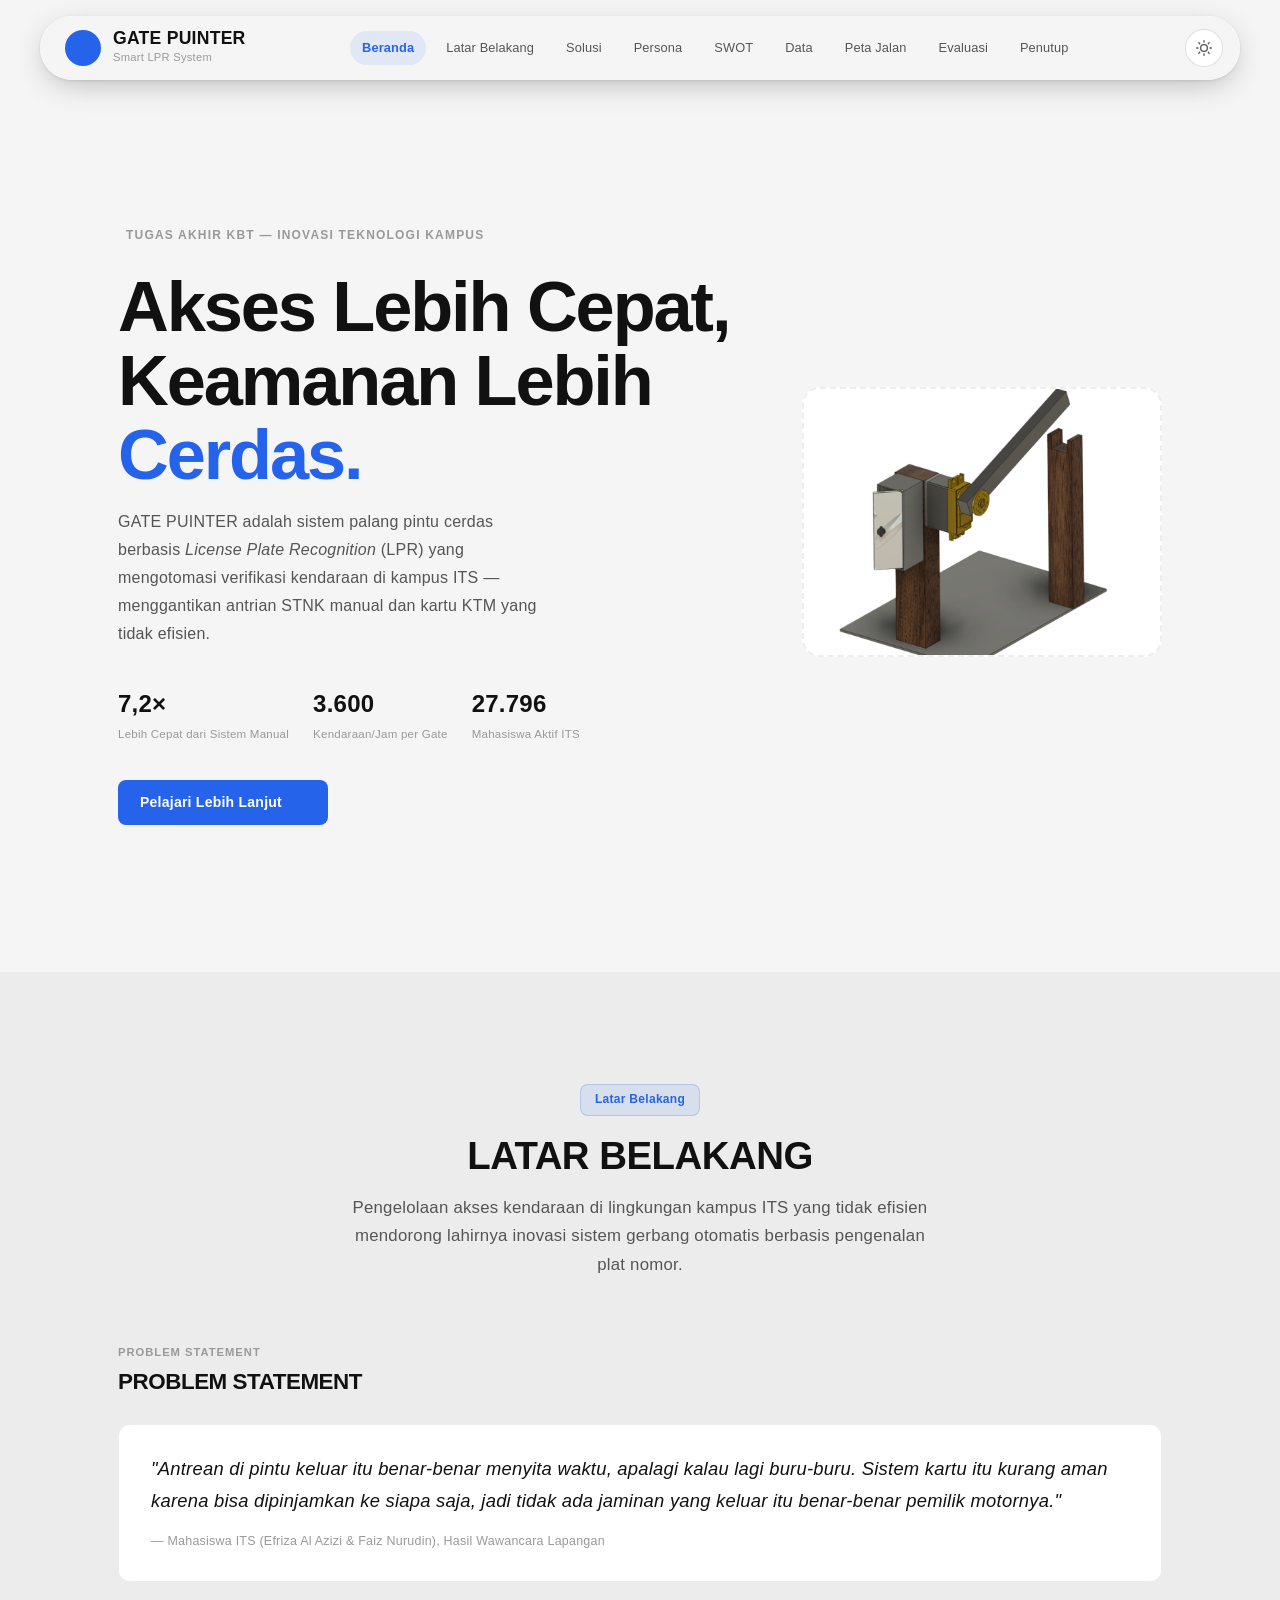
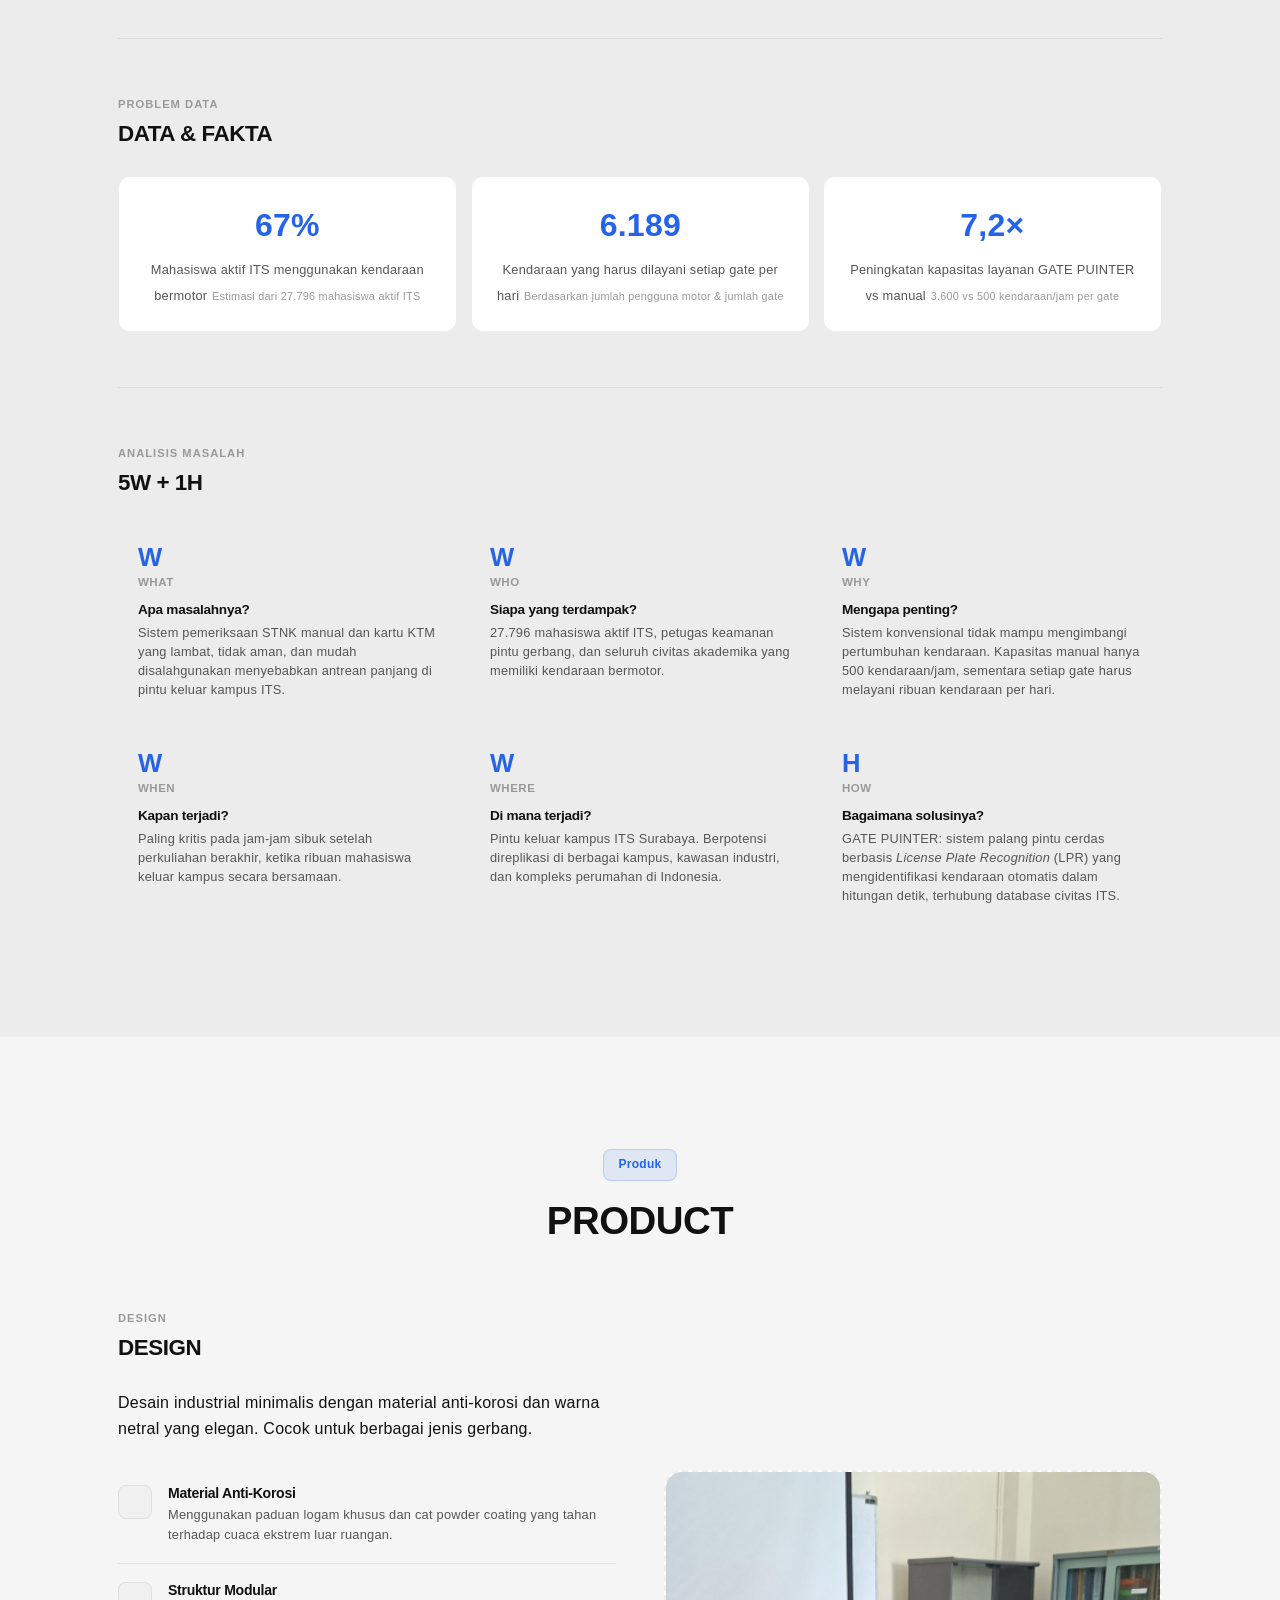
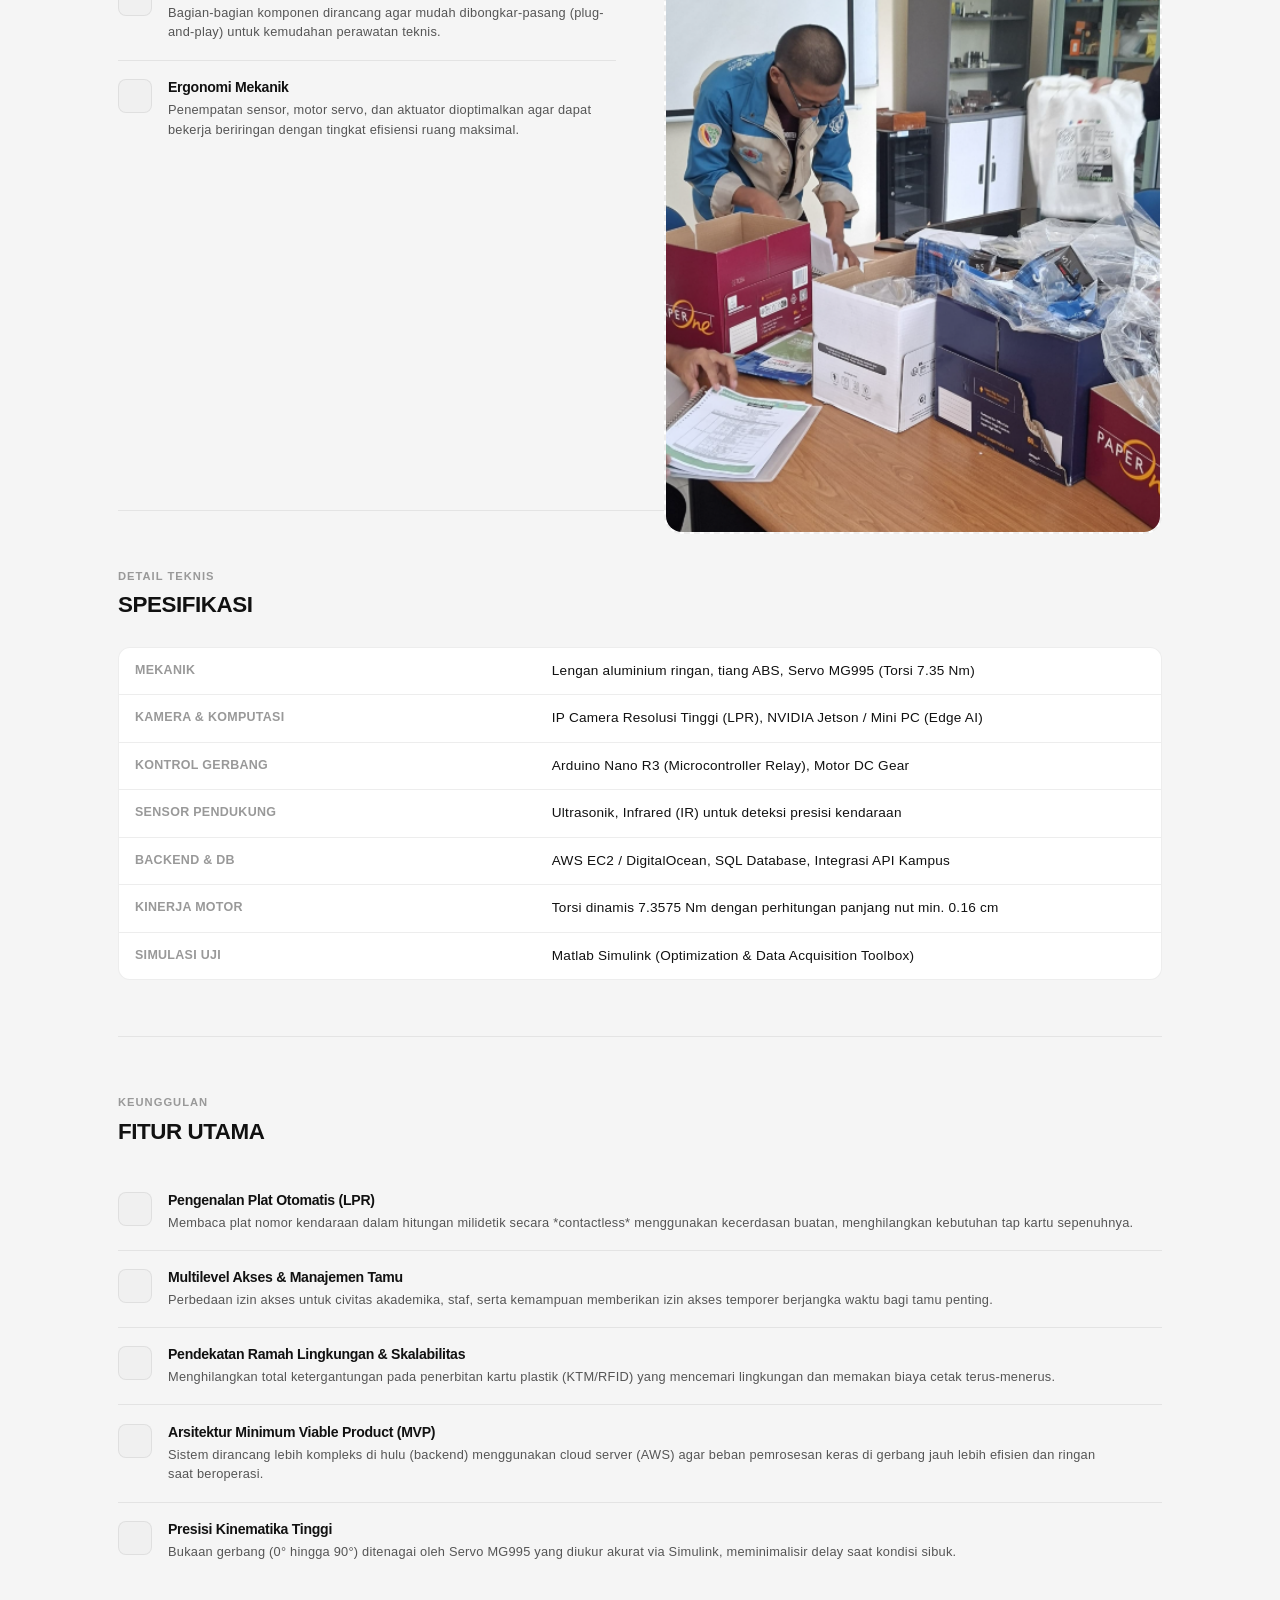
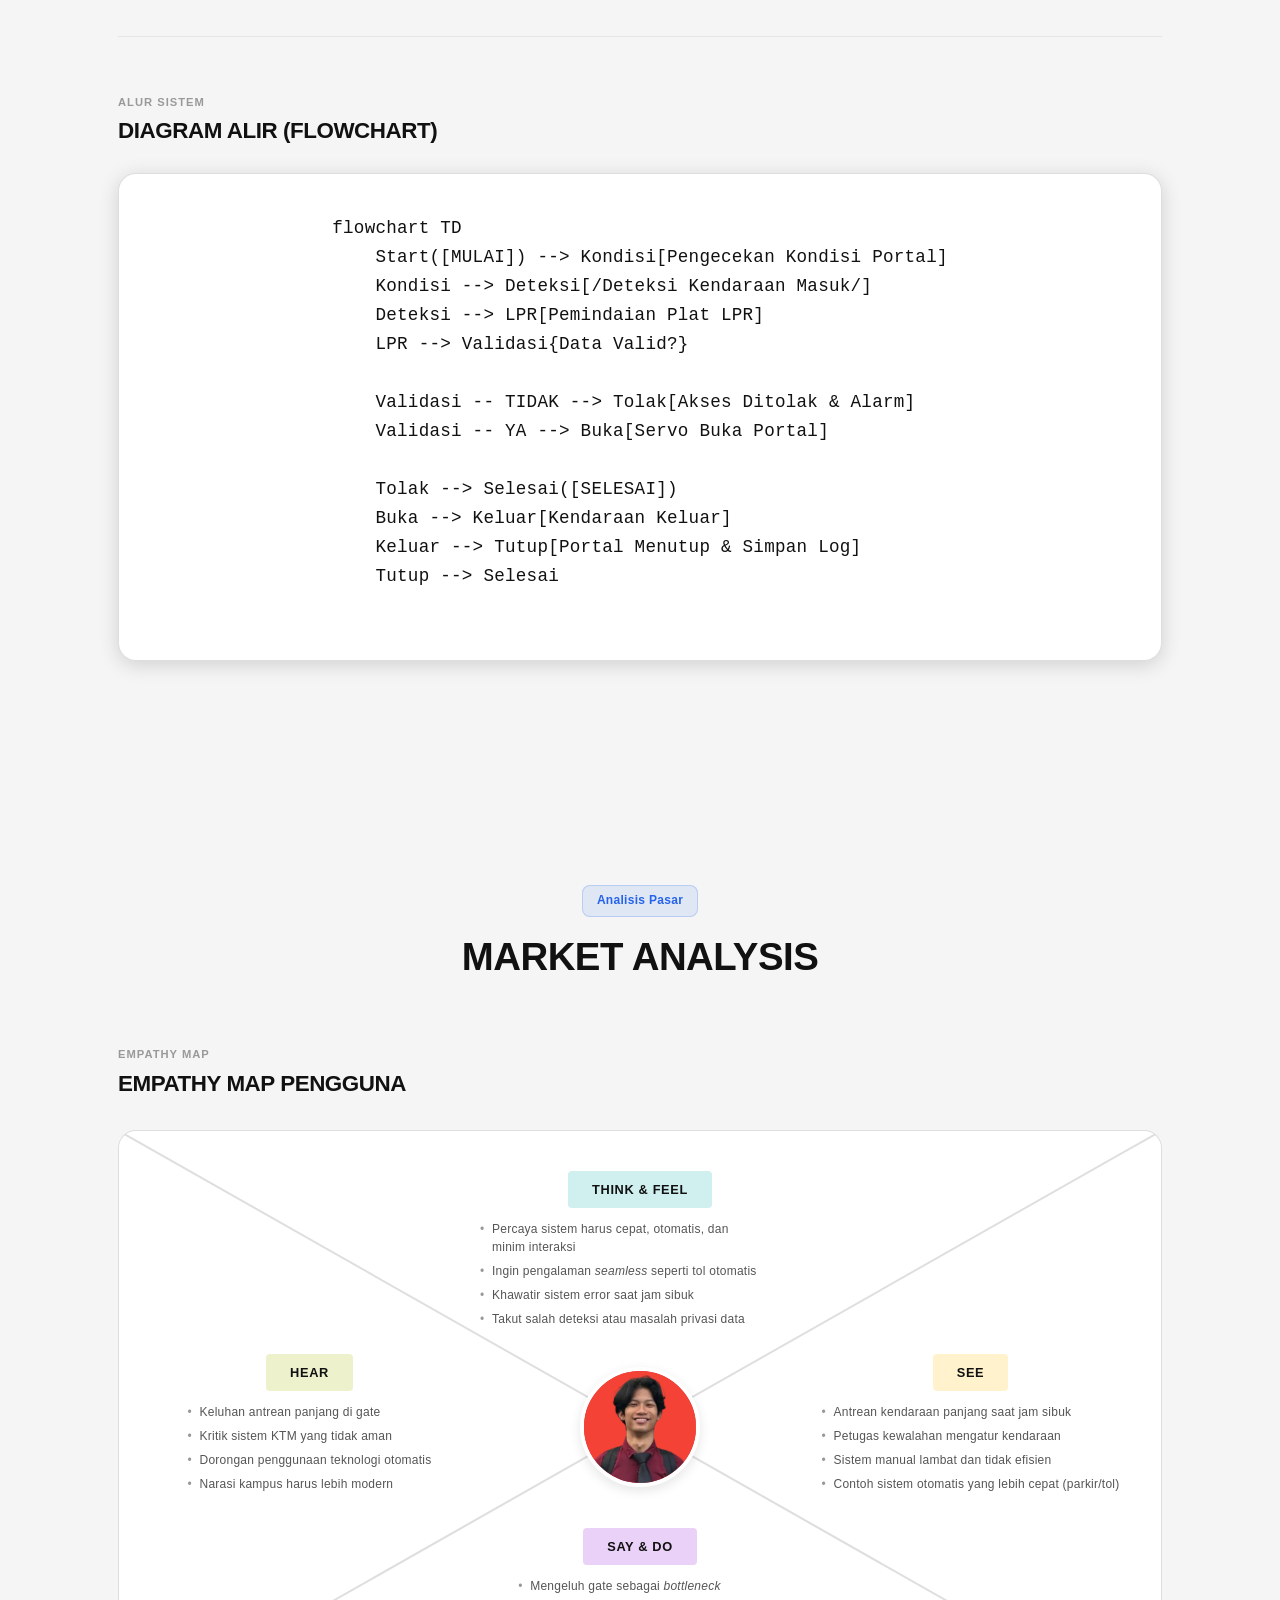
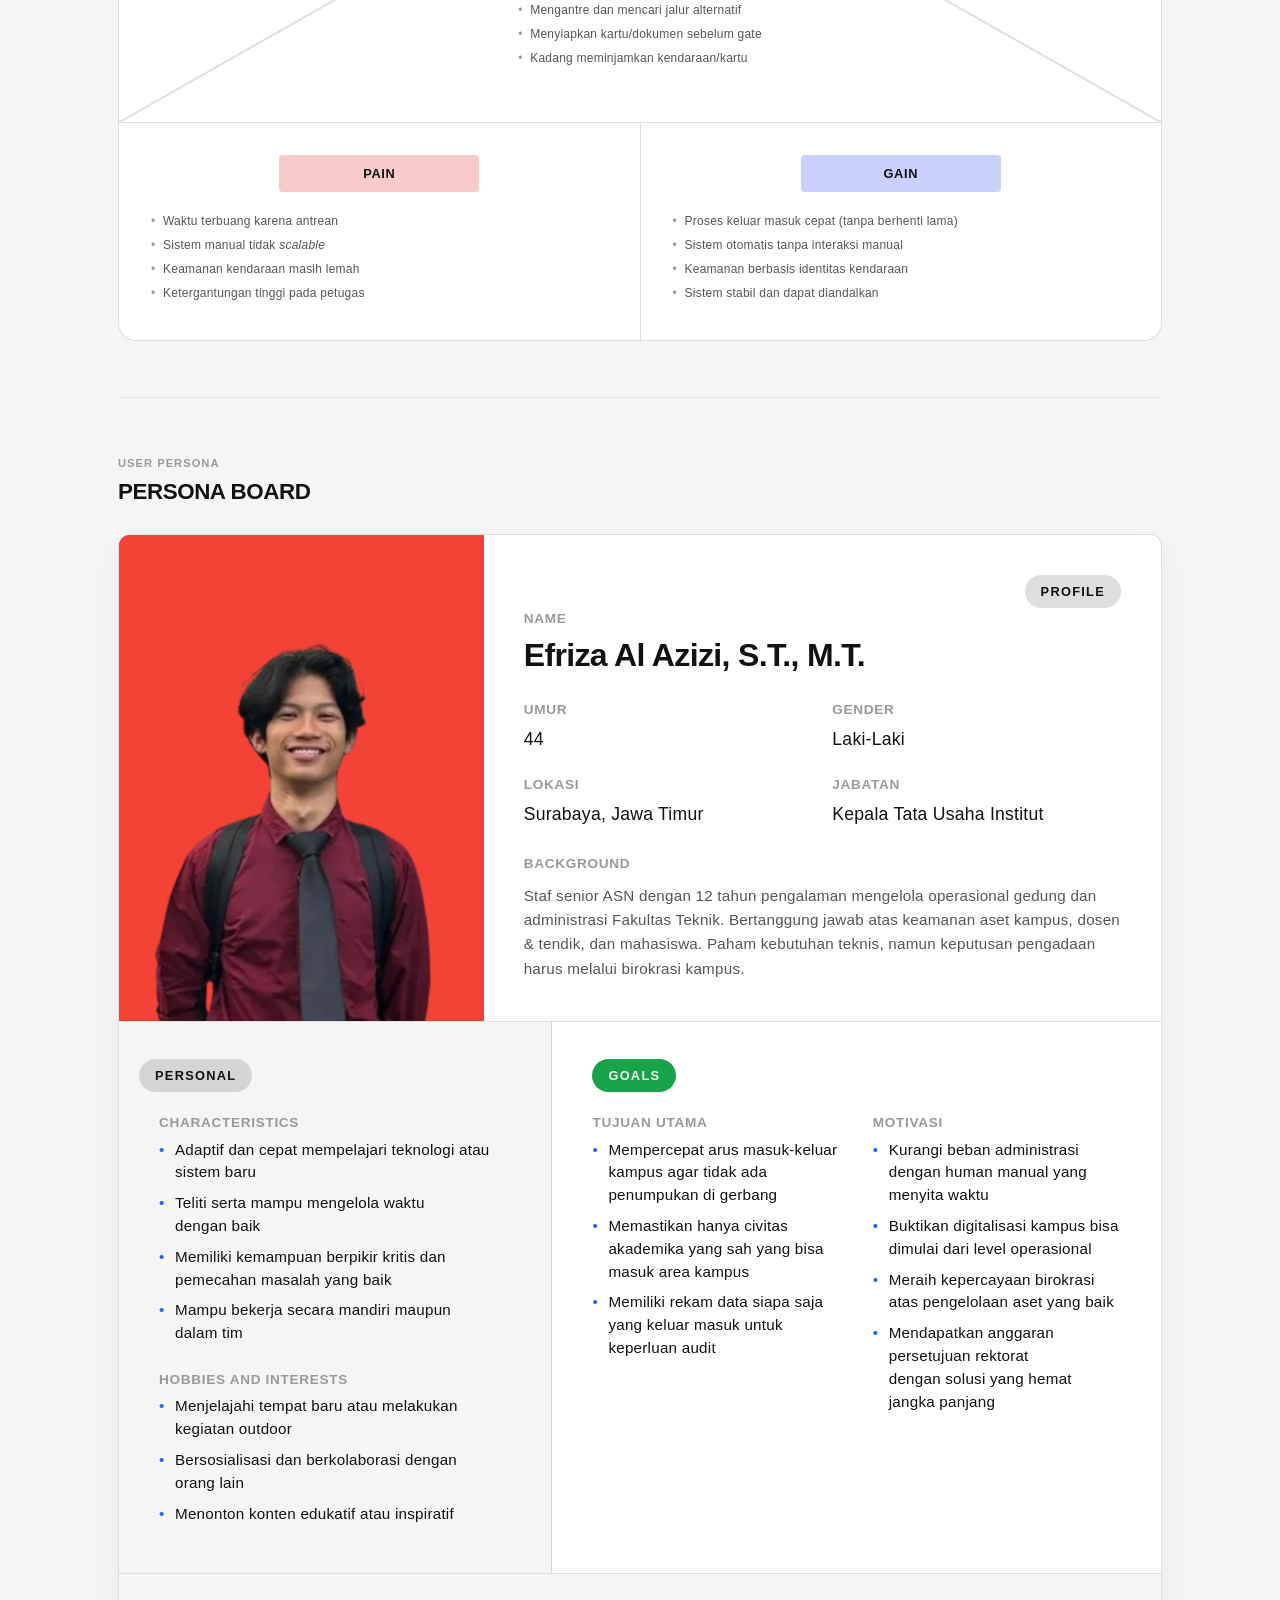
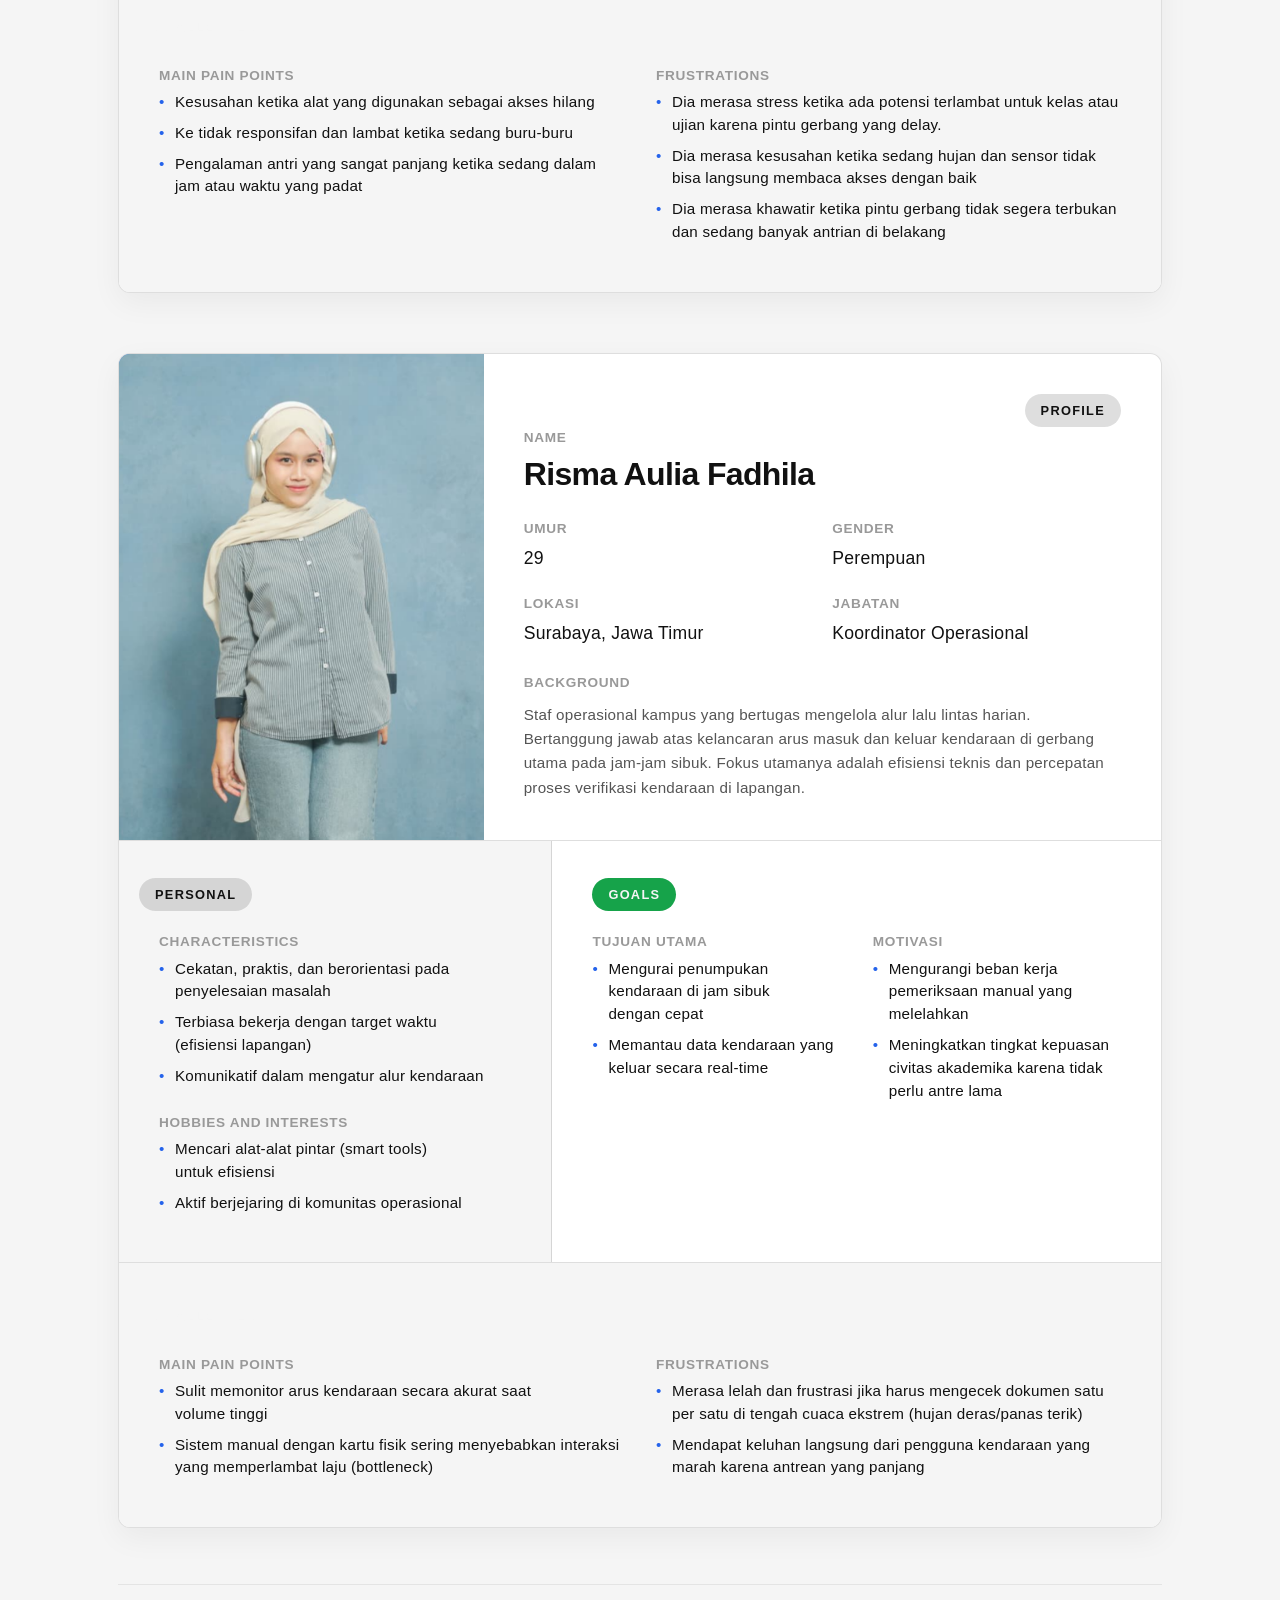
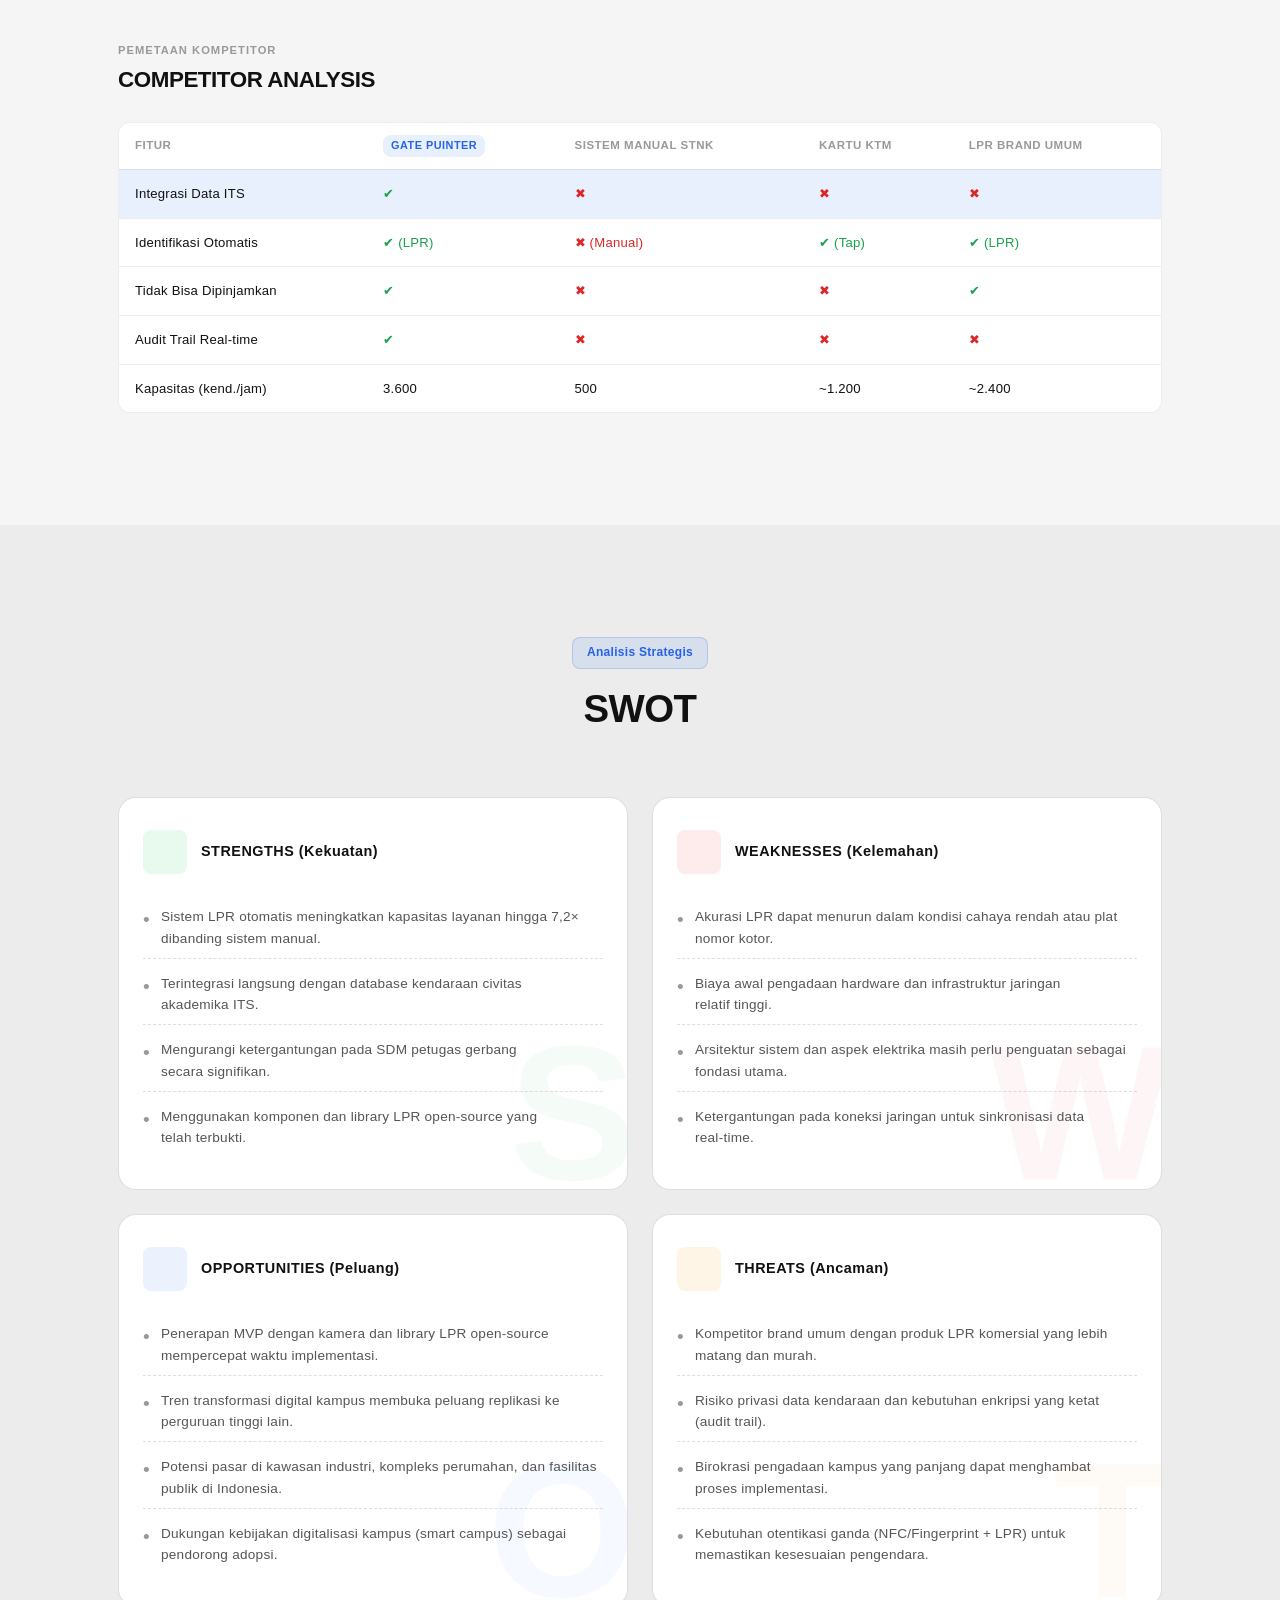
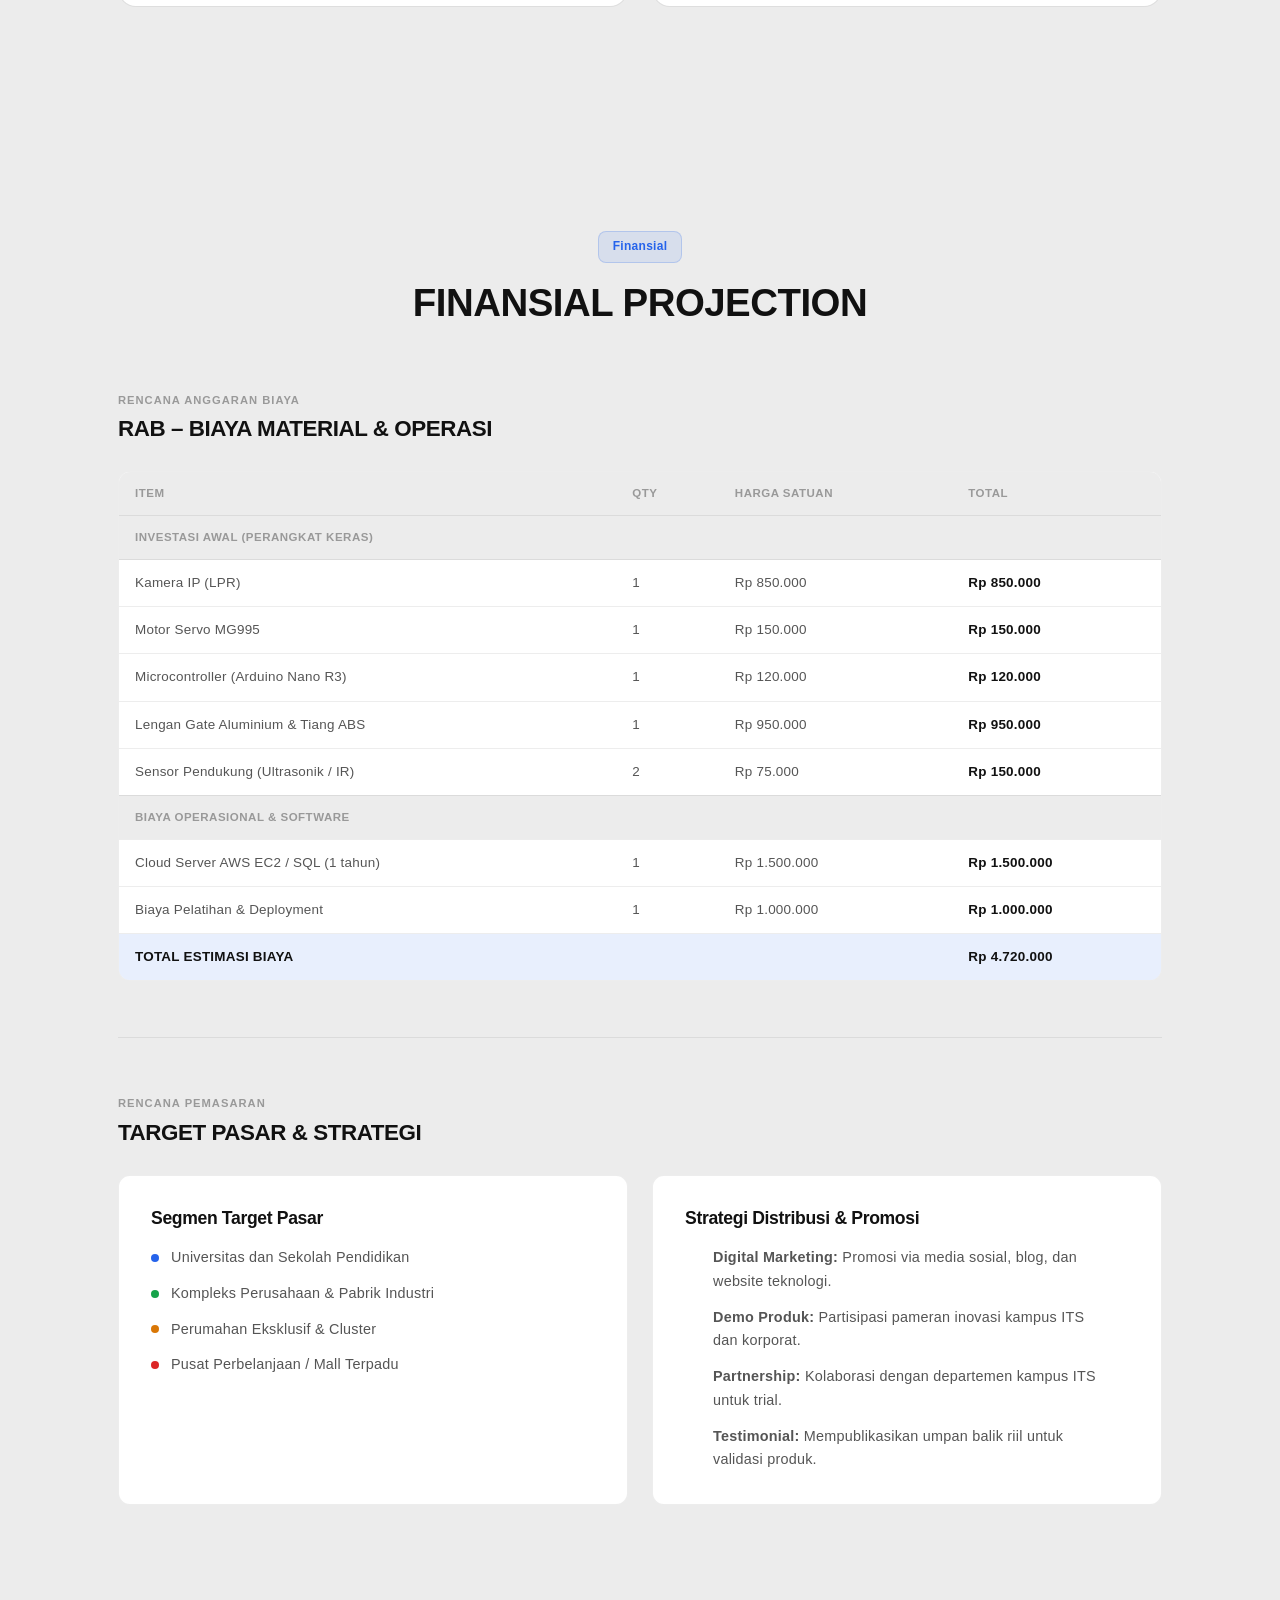
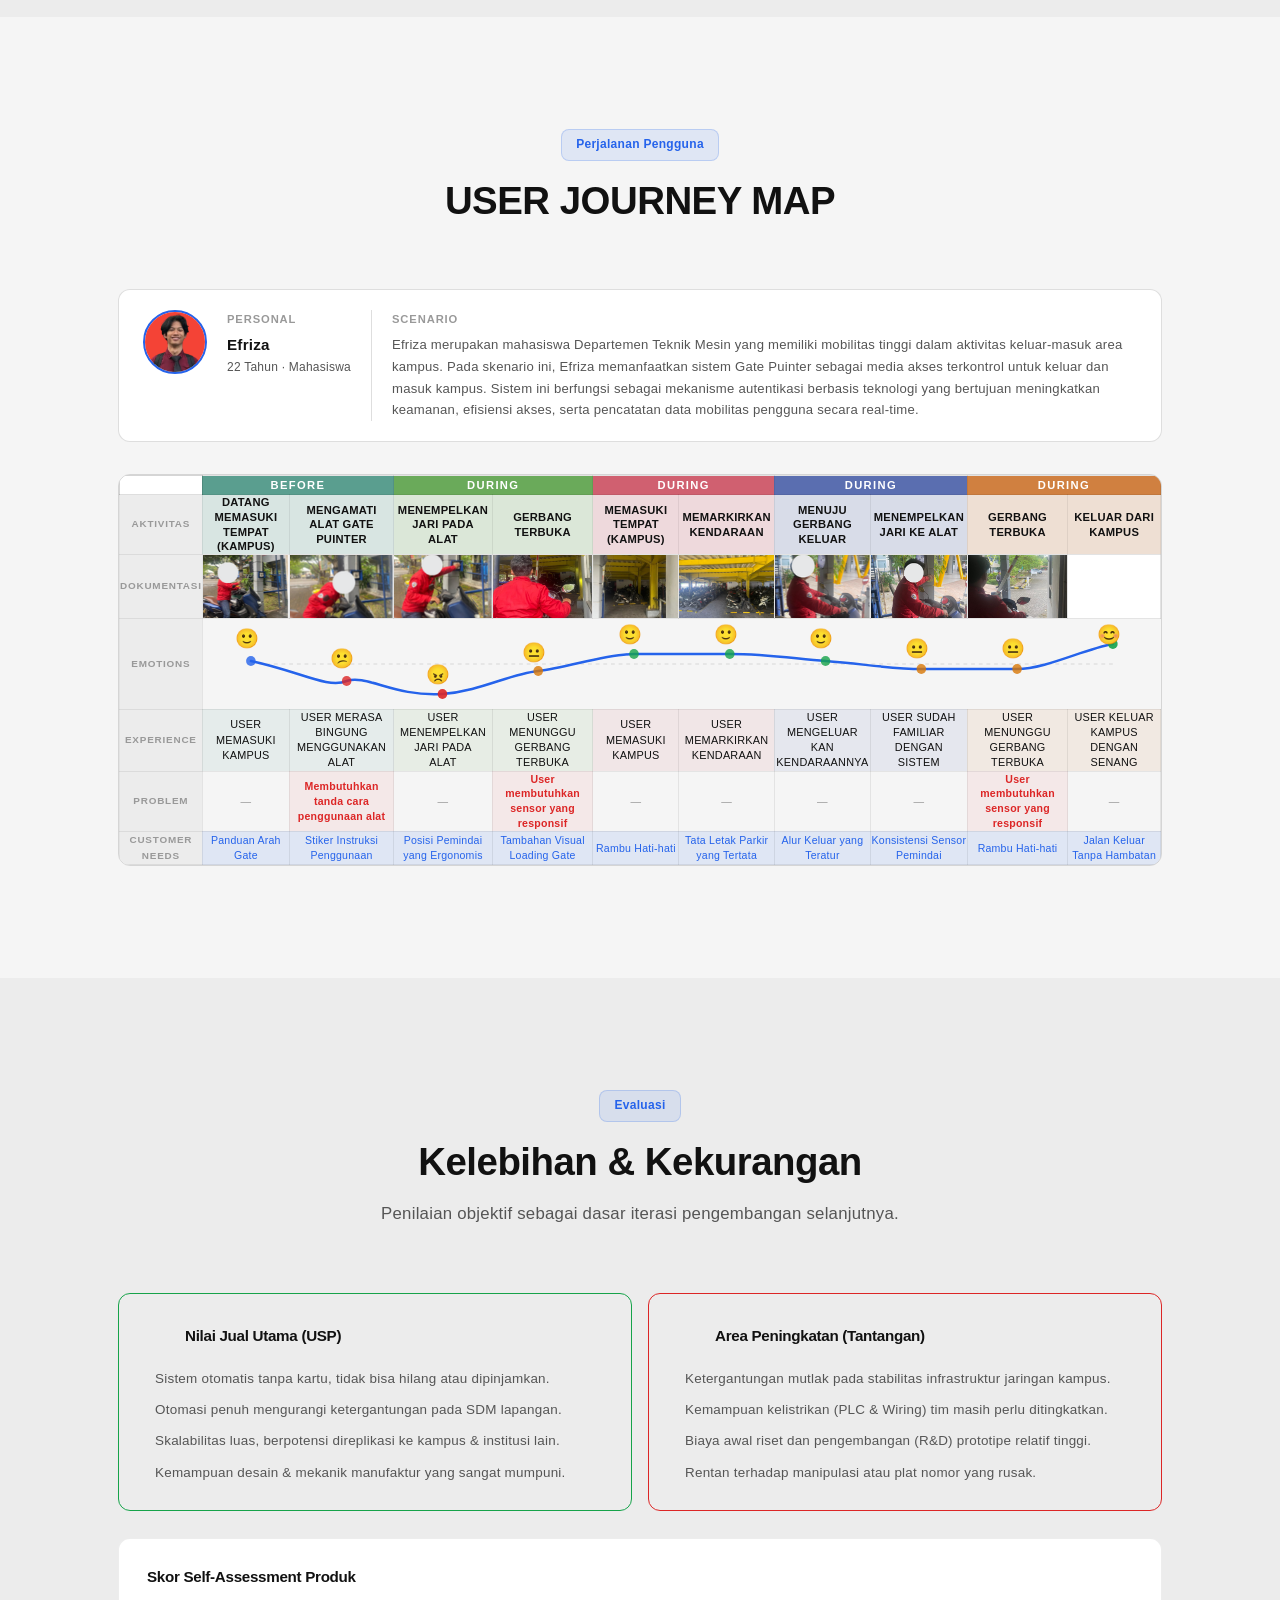
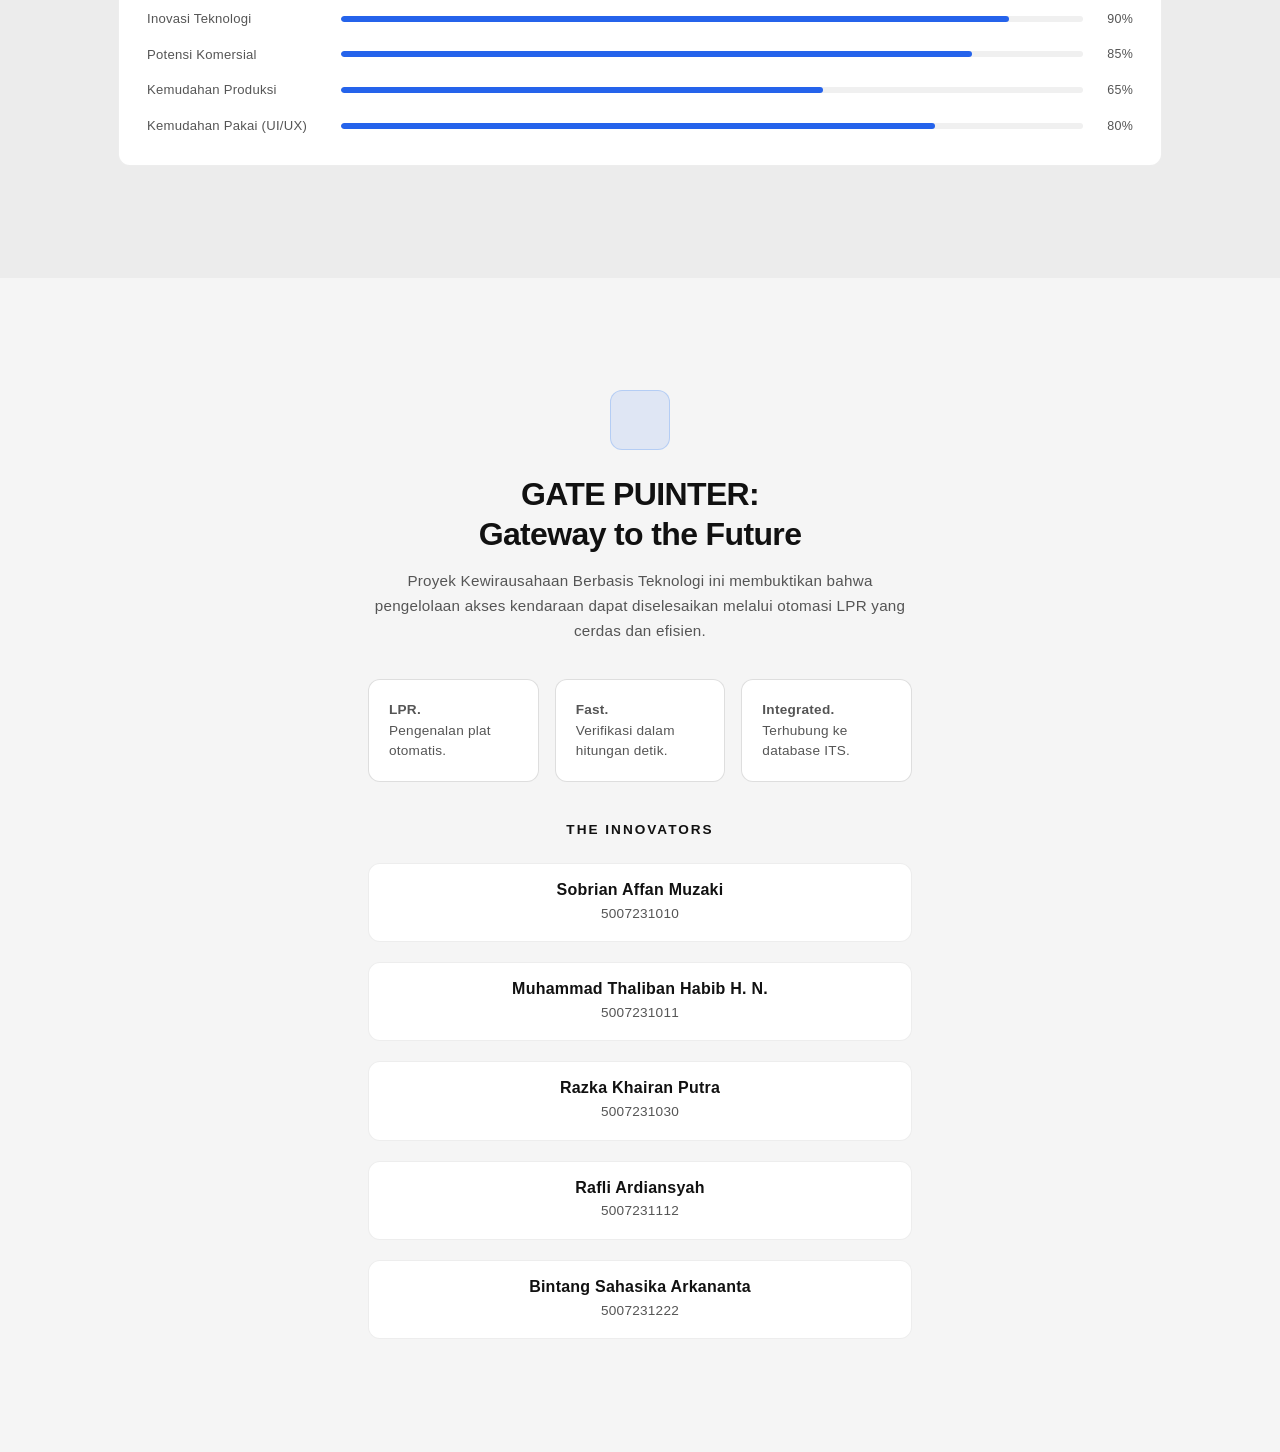
==== commit 3054d5bb: "fix(cache): bump uploader.js version to bypass cache Users were still hitting the QuotaExceededError" ====
--- a/index.html
+++ b/index.html
@@ -145,7 +145,7 @@
   <script src="https://cdnjs.cloudflare.com/ajax/libs/dompurify/3.0.6/purify.min.js" defer></script>
   <!-- Cropper.js & Uploader -->
   <script src="https://cdnjs.cloudflare.com/ajax/libs/cropperjs/1.5.13/cropper.min.js"></script>
-  <script src="js/uploader.js?v=3"></script>
+  <script src="js/uploader.js?v=4"></script>
   <script src="js/content-editor.js?v=1"></script>
   <!-- App Initialization -->
   <script src="js/init.js" defer></script>
--- a/css/components.css
+++ b/css/components.css
@@ -235,6 +235,7 @@
   .steps-flow { grid-template-columns: repeat(2, 1fr); }
   .steps-flow::before { display: none; }
   .brand-persona { grid-template-columns: 1fr; }
+
   .rab-wrap, .comp-table-wrap { overflow-x: auto; }
   .journey-step-col { width: 80px; padding-right: 14px; }
   .journey-row:not(:last-child)::after { left: 79px; }
@@ -528,3 +529,68 @@
   .table-editor-controls { gap: 6px; flex-wrap: wrap; }
   .tbl-ctrl-btn { padding: 7px 10px; font-size: 0.72rem; }
 }
+
+/* ==========================================================================
+   TEAM CARDS
+   ========================================================================== */
+.team-grid-wrap {
+  width: 100%;
+  max-width: 1000px;
+  margin: 0 auto;
+}
+
+.team-section-title {
+  text-align: center;
+  font-size: 0.85rem;
+  letter-spacing: 2px;
+  color: var(--primary);
+  margin-bottom: 24px;
+  font-weight: 700;
+}
+
+.team-grid {
+  display: grid;
+  grid-template-columns: repeat(auto-fit, minmax(280px, 1fr));
+  gap: 20px;
+  width: 100%;
+}
+
+.team-card {
+  background: var(--card);
+  border: 1px solid var(--border);
+  border-radius: 12px;
+  padding: 16px;
+  display: flex;
+  flex-direction: column;
+  align-items: center;
+  justify-content: center;
+  text-align: center;
+  gap: 4px;
+  transition: transform 0.2s ease, border-color 0.2s ease;
+}
+
+.team-card:hover {
+  transform: translateY(-2px);
+  border-color: var(--primary);
+}
+
+.team-info {
+  display: flex;
+  flex-direction: column;
+  gap: 2px;
+  width: 100%;
+}
+
+.team-name {
+  font-weight: 600;
+  color: var(--text);
+  font-size: 1rem;
+  line-height: 1.3;
+}
+
+.team-nrp {
+  font-size: 0.85rem;
+  color: var(--text2);
+  font-variant-numeric: tabular-nums;
+  font-family: 'DM Sans', sans-serif;
+}
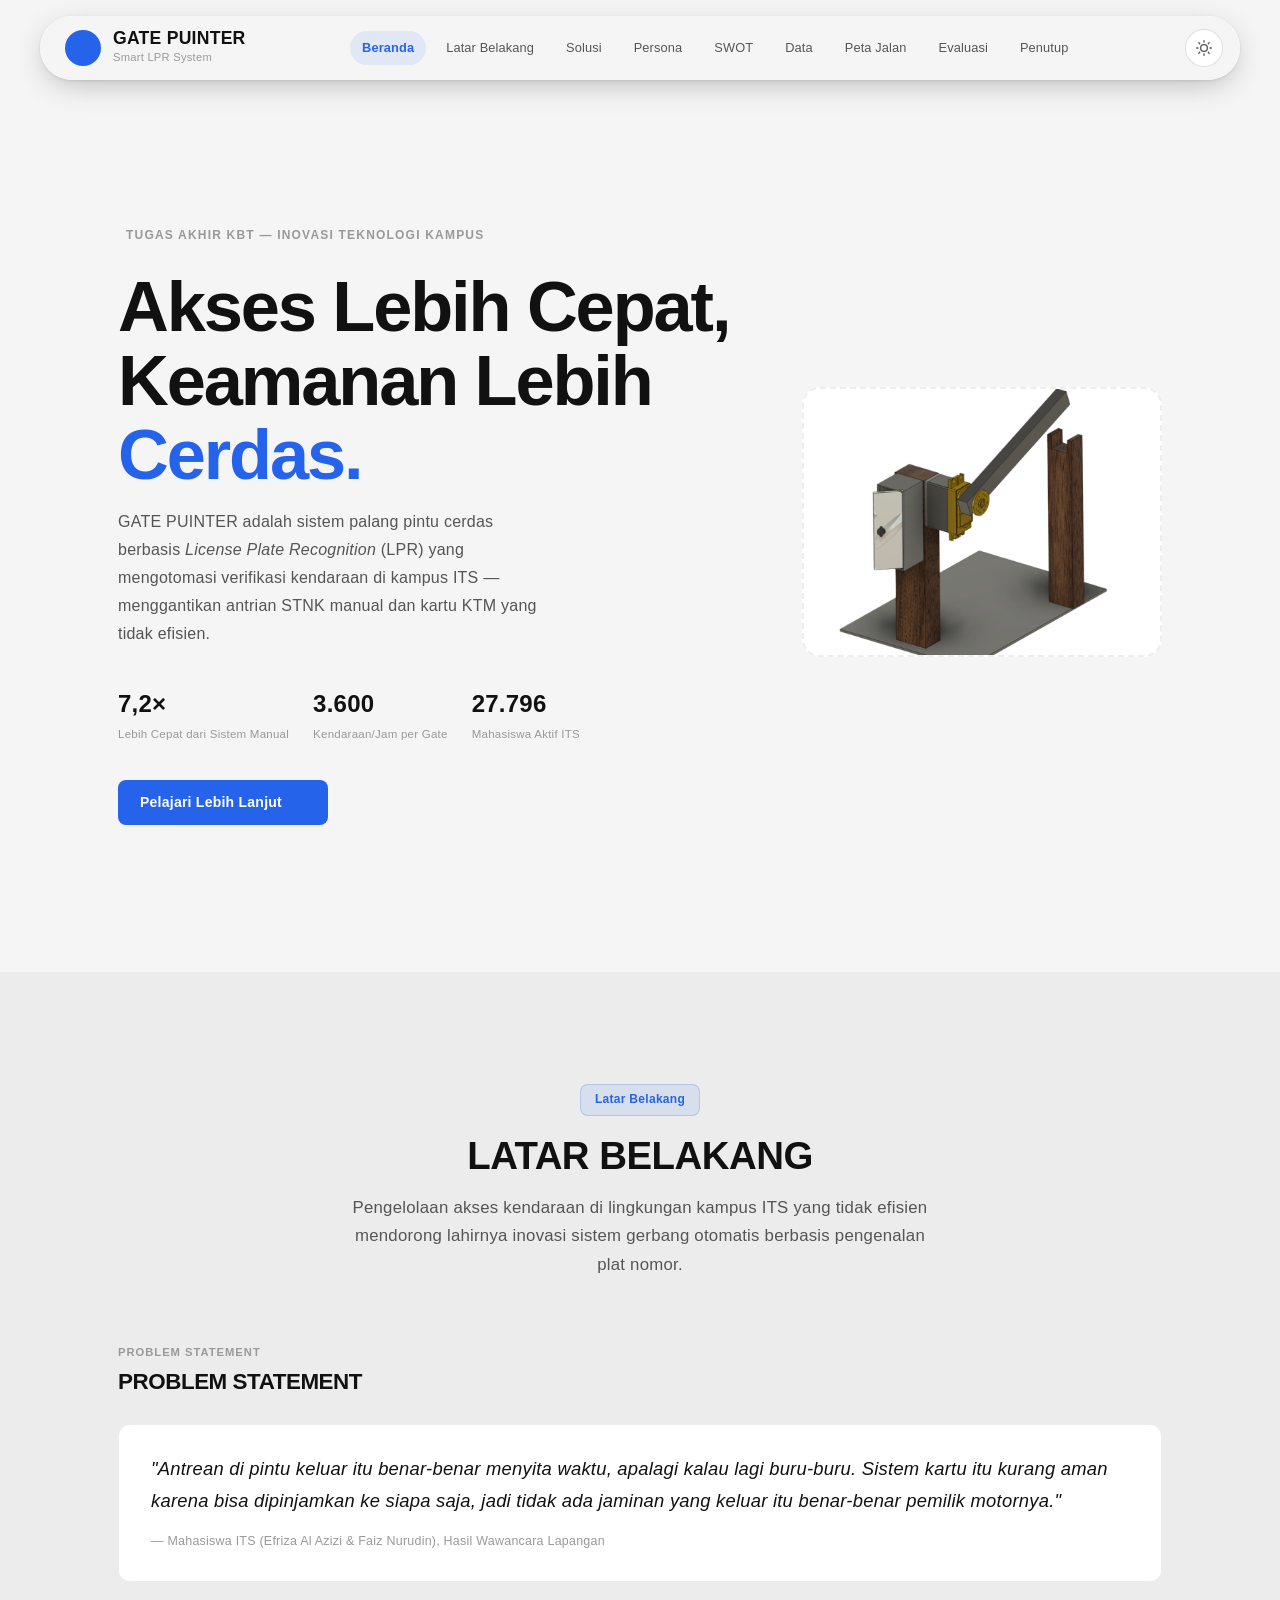
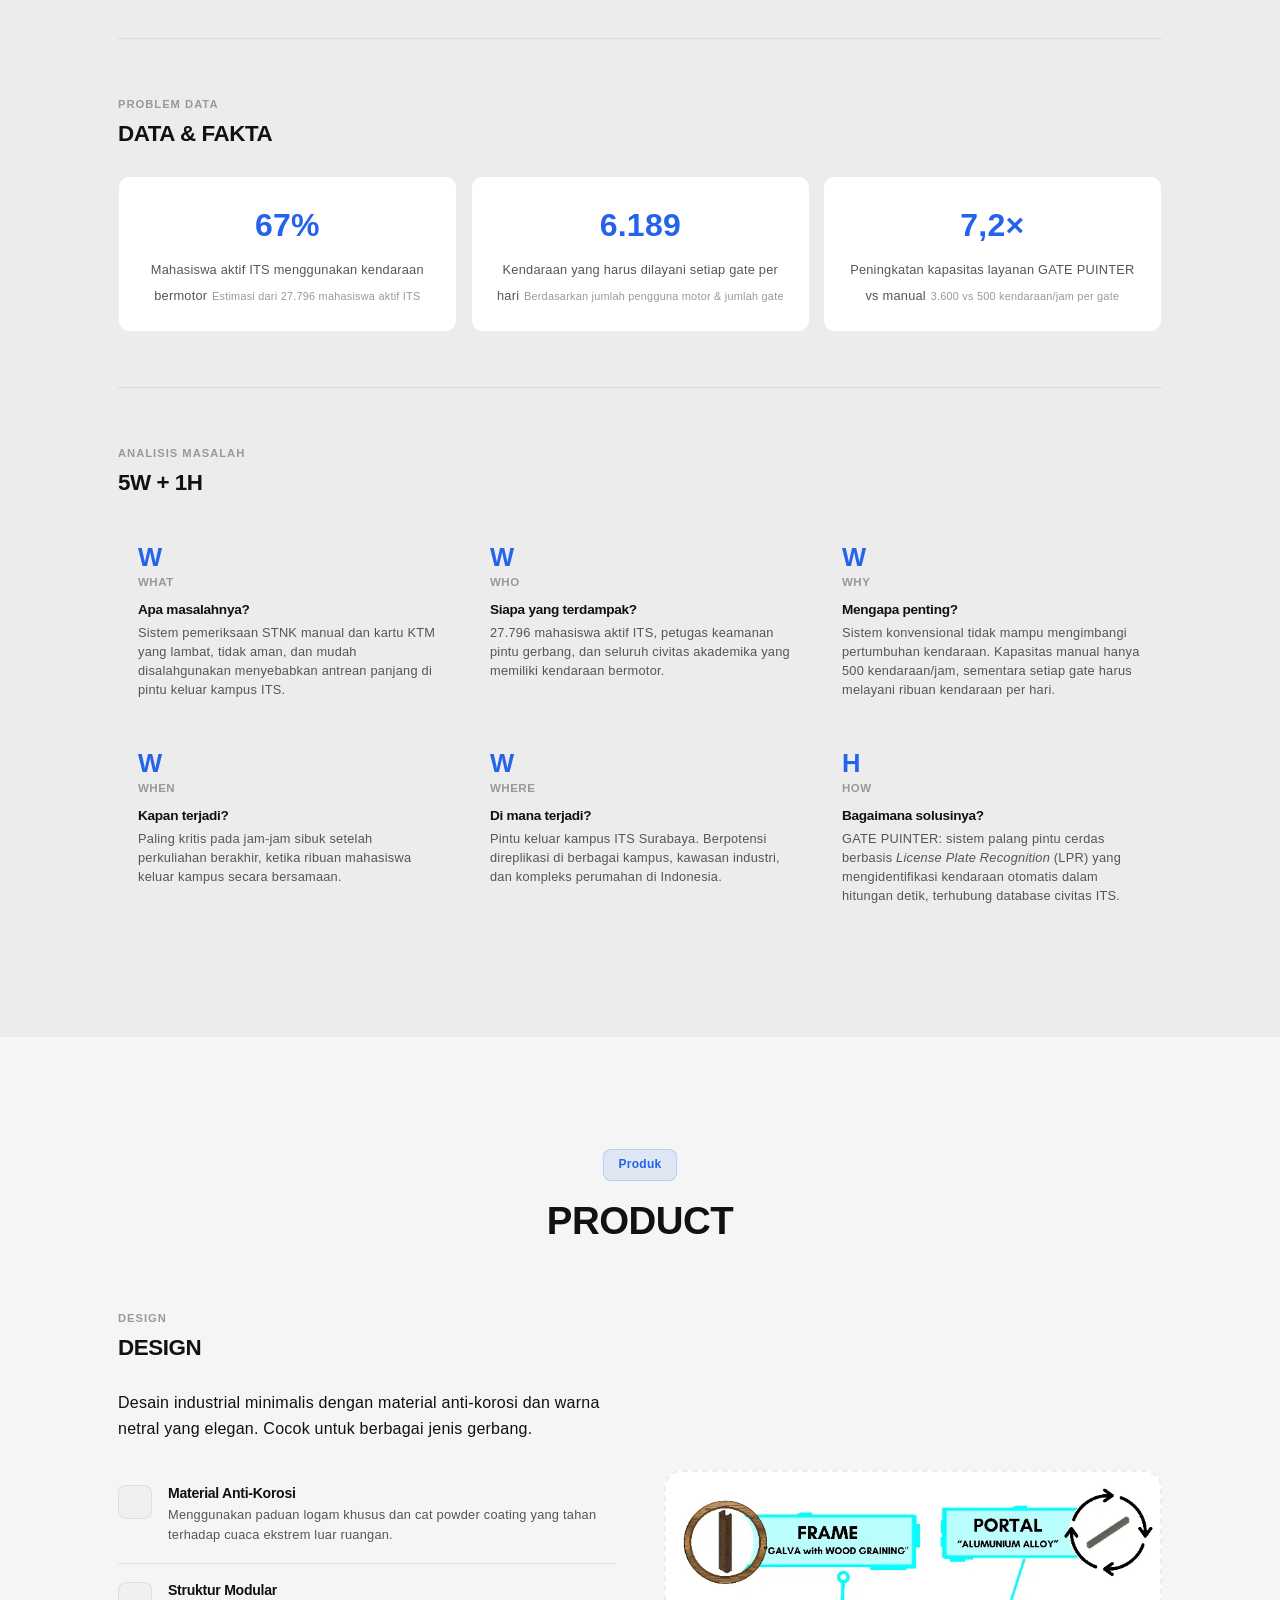
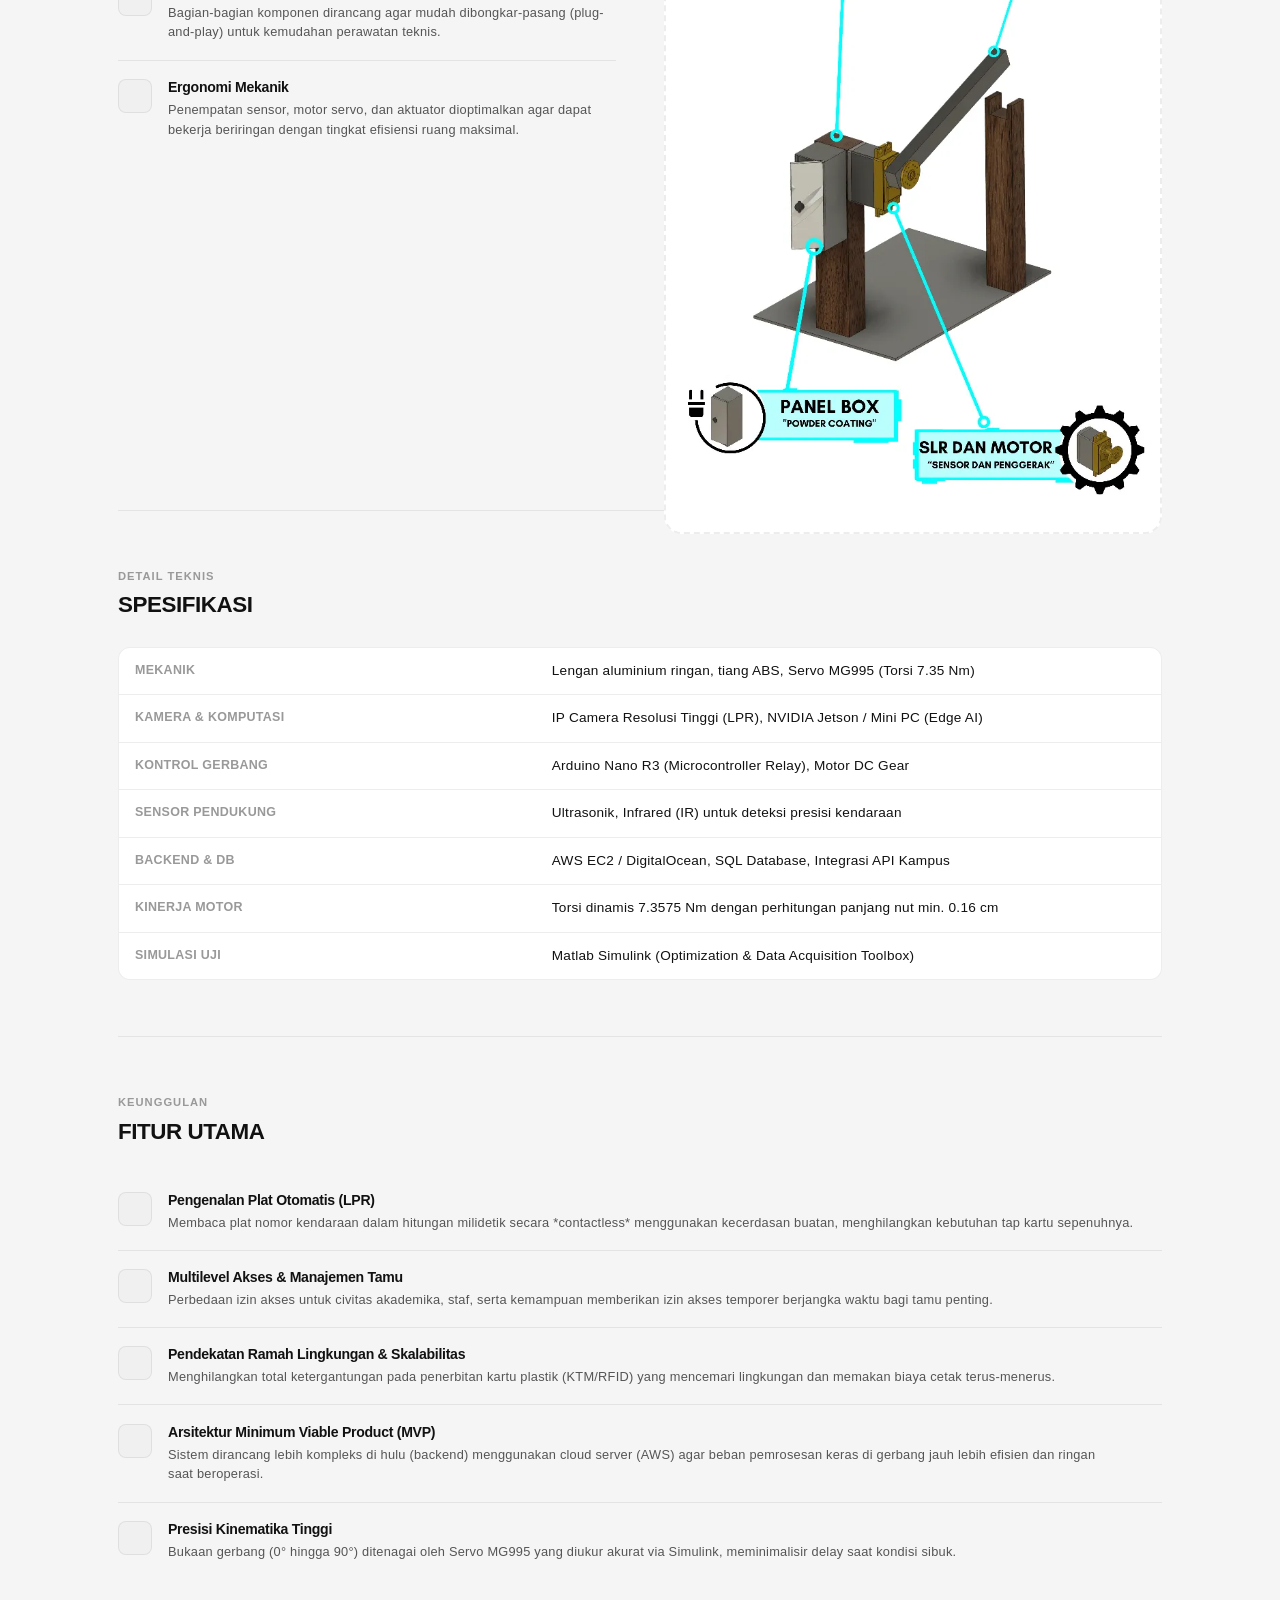
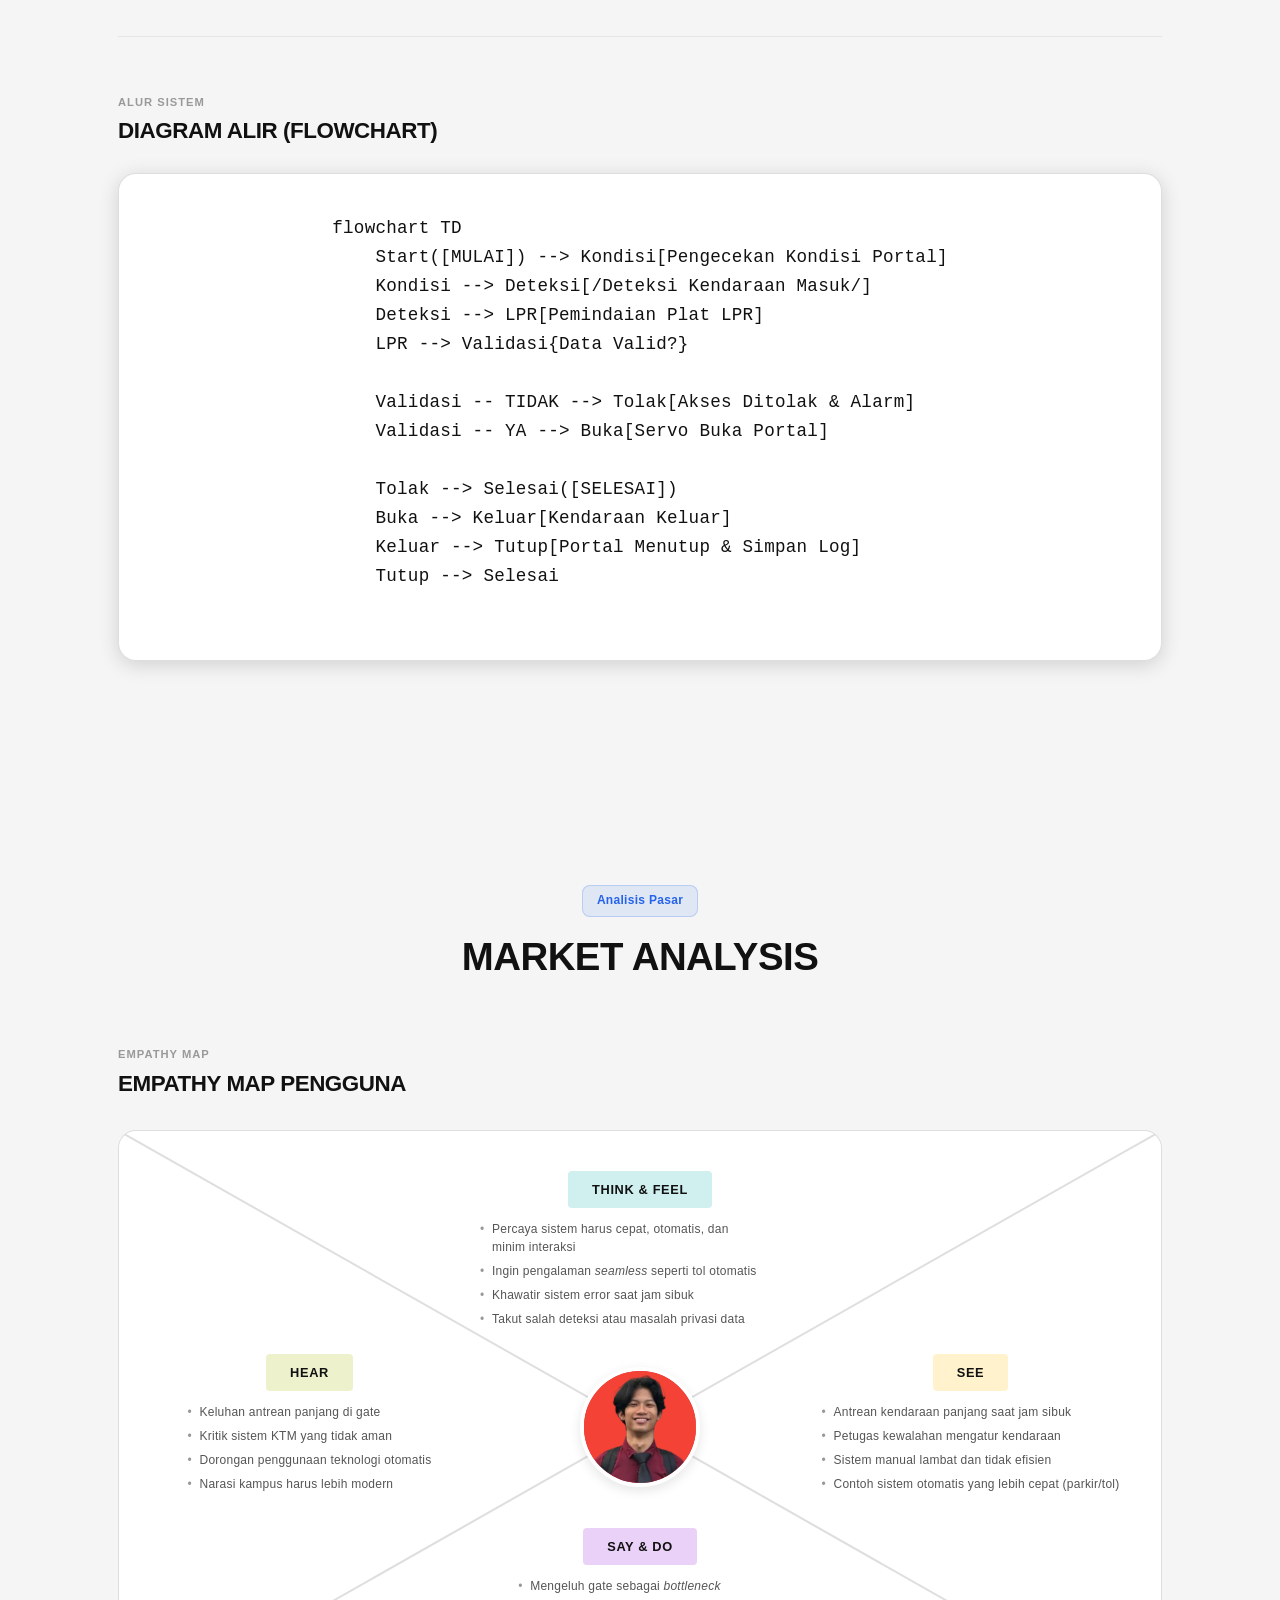
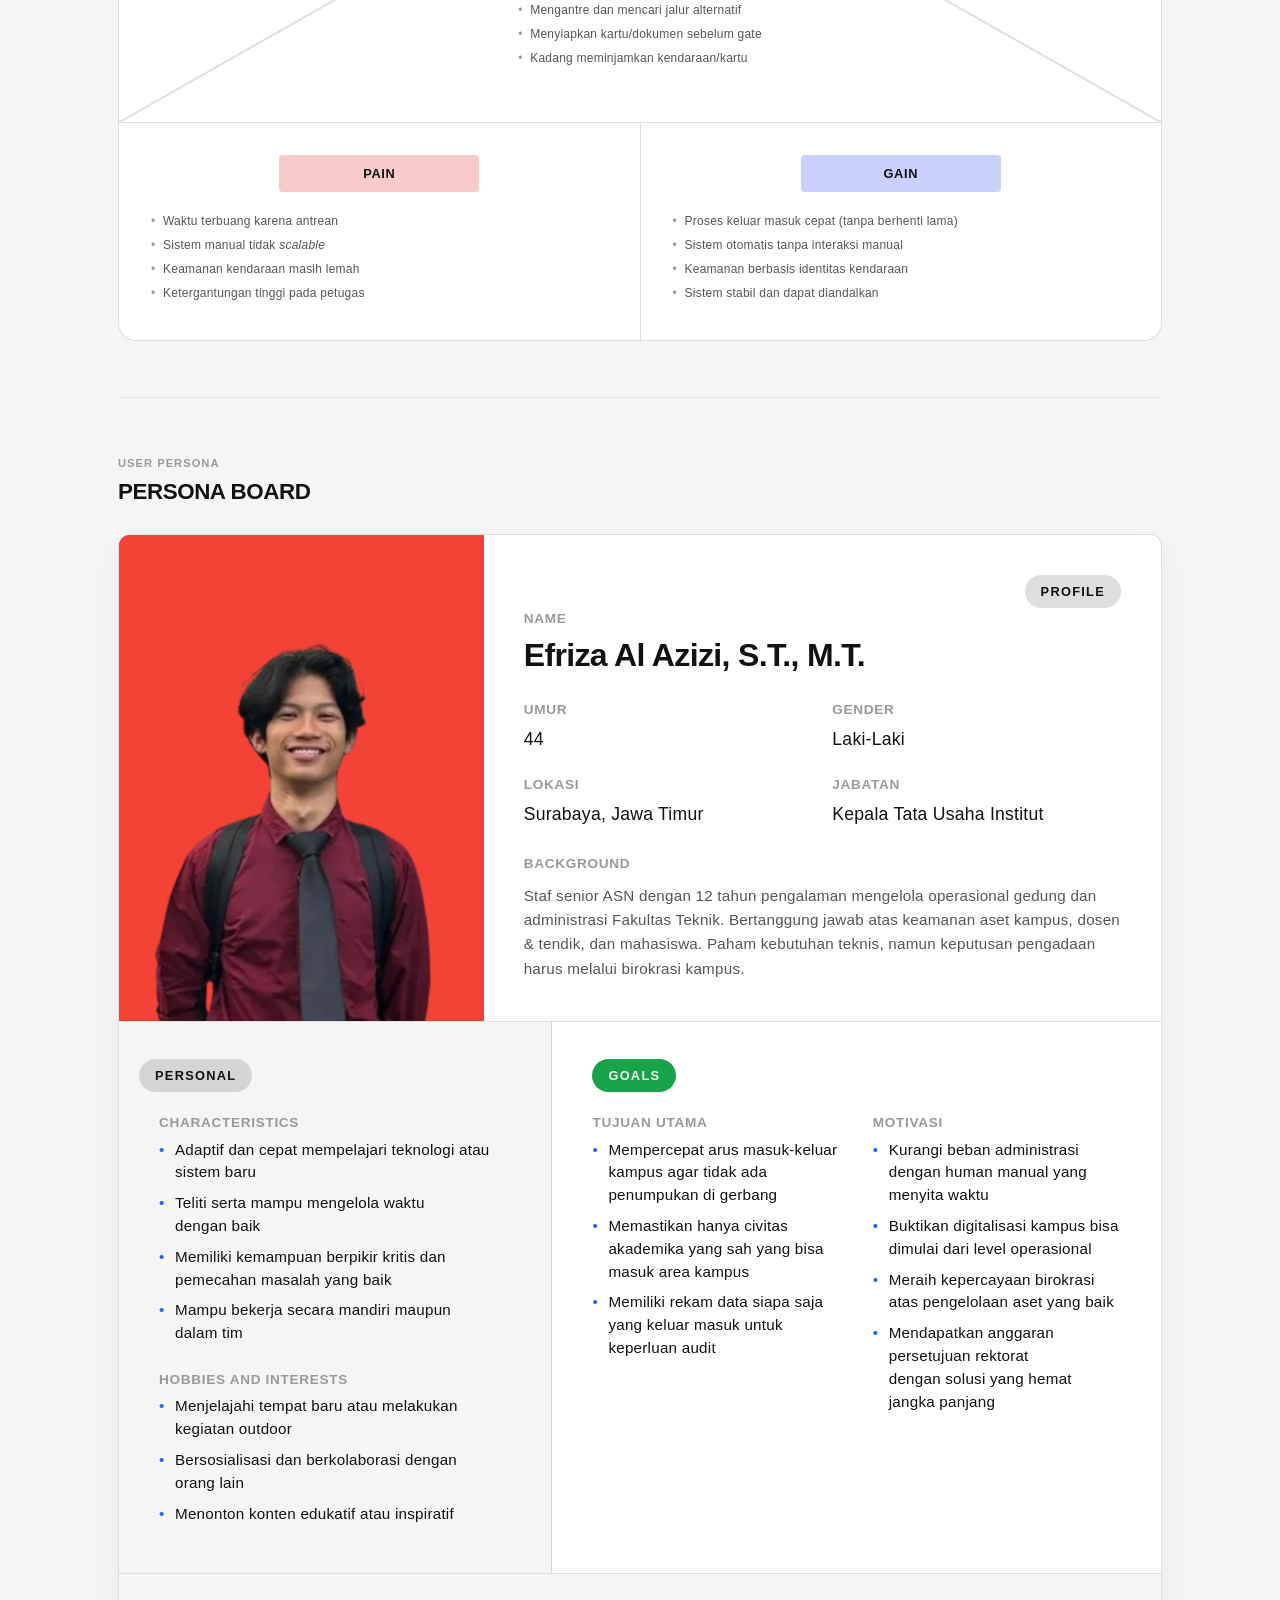
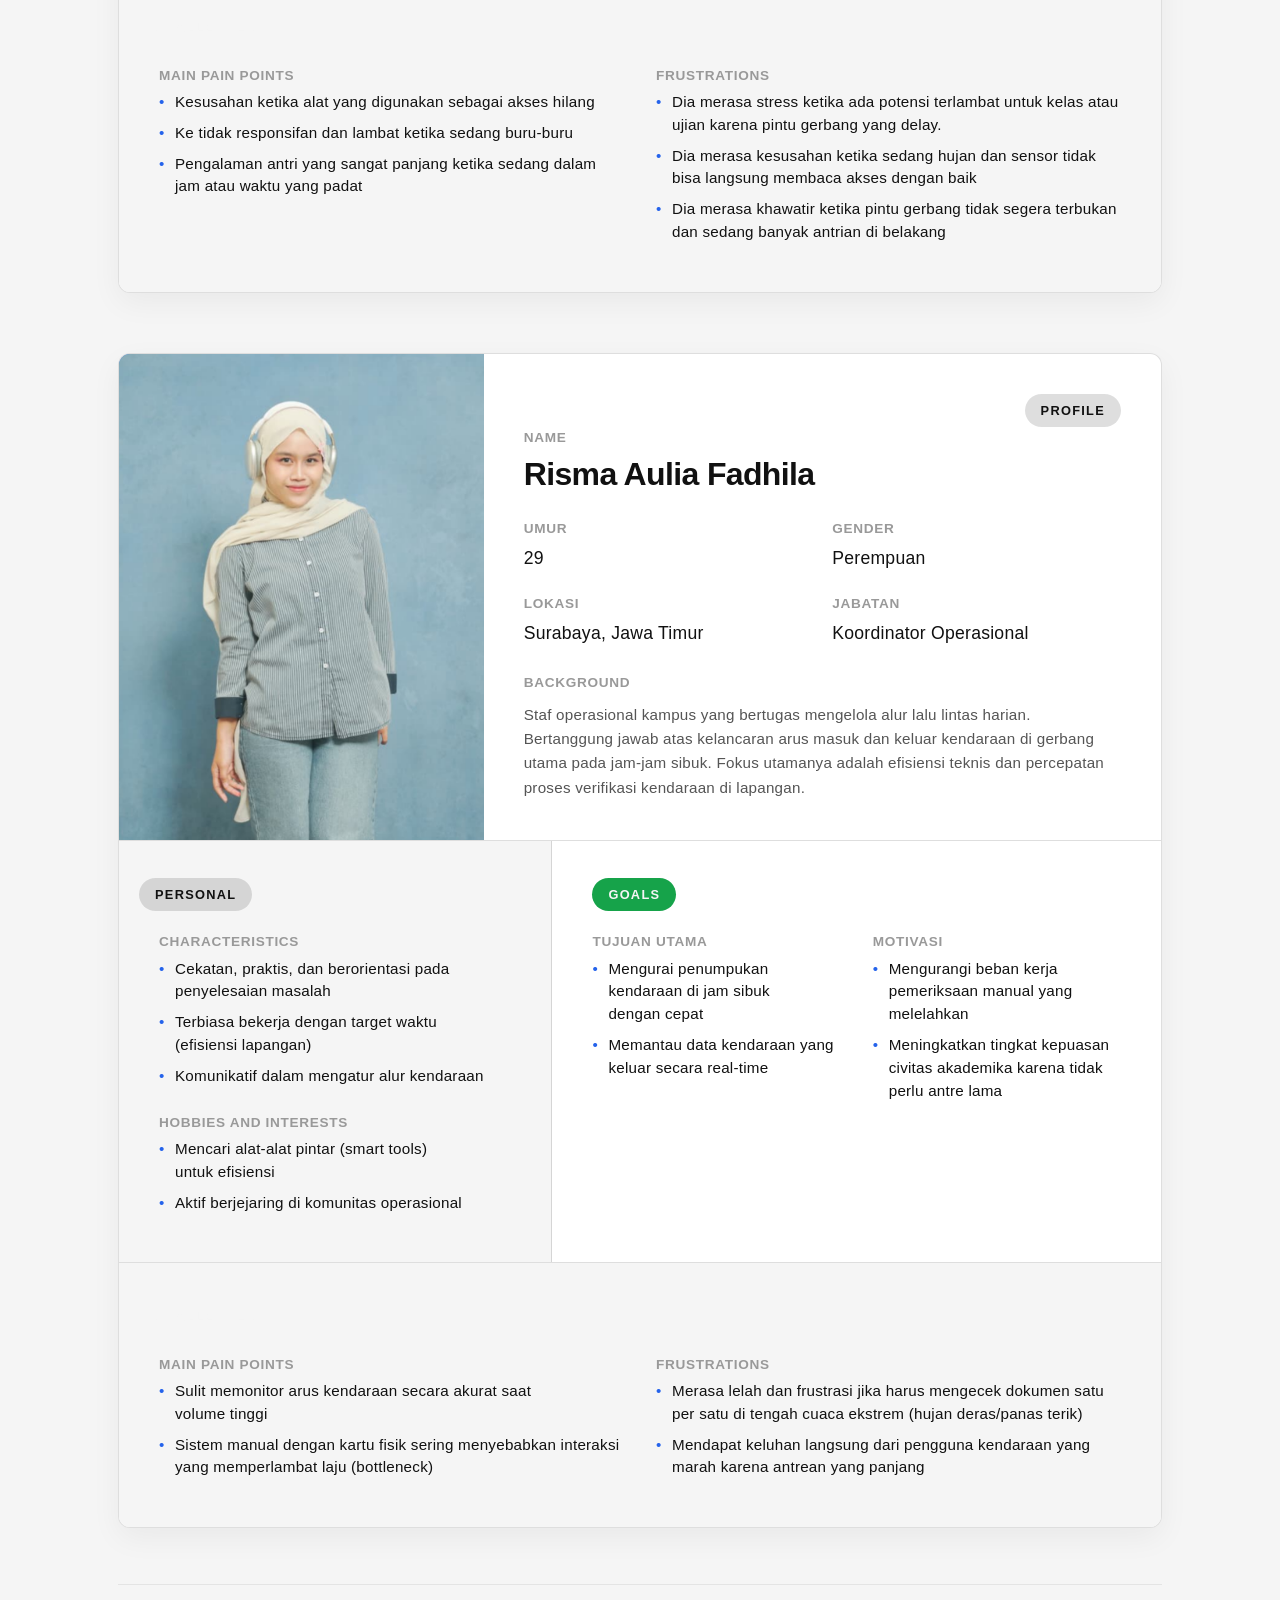
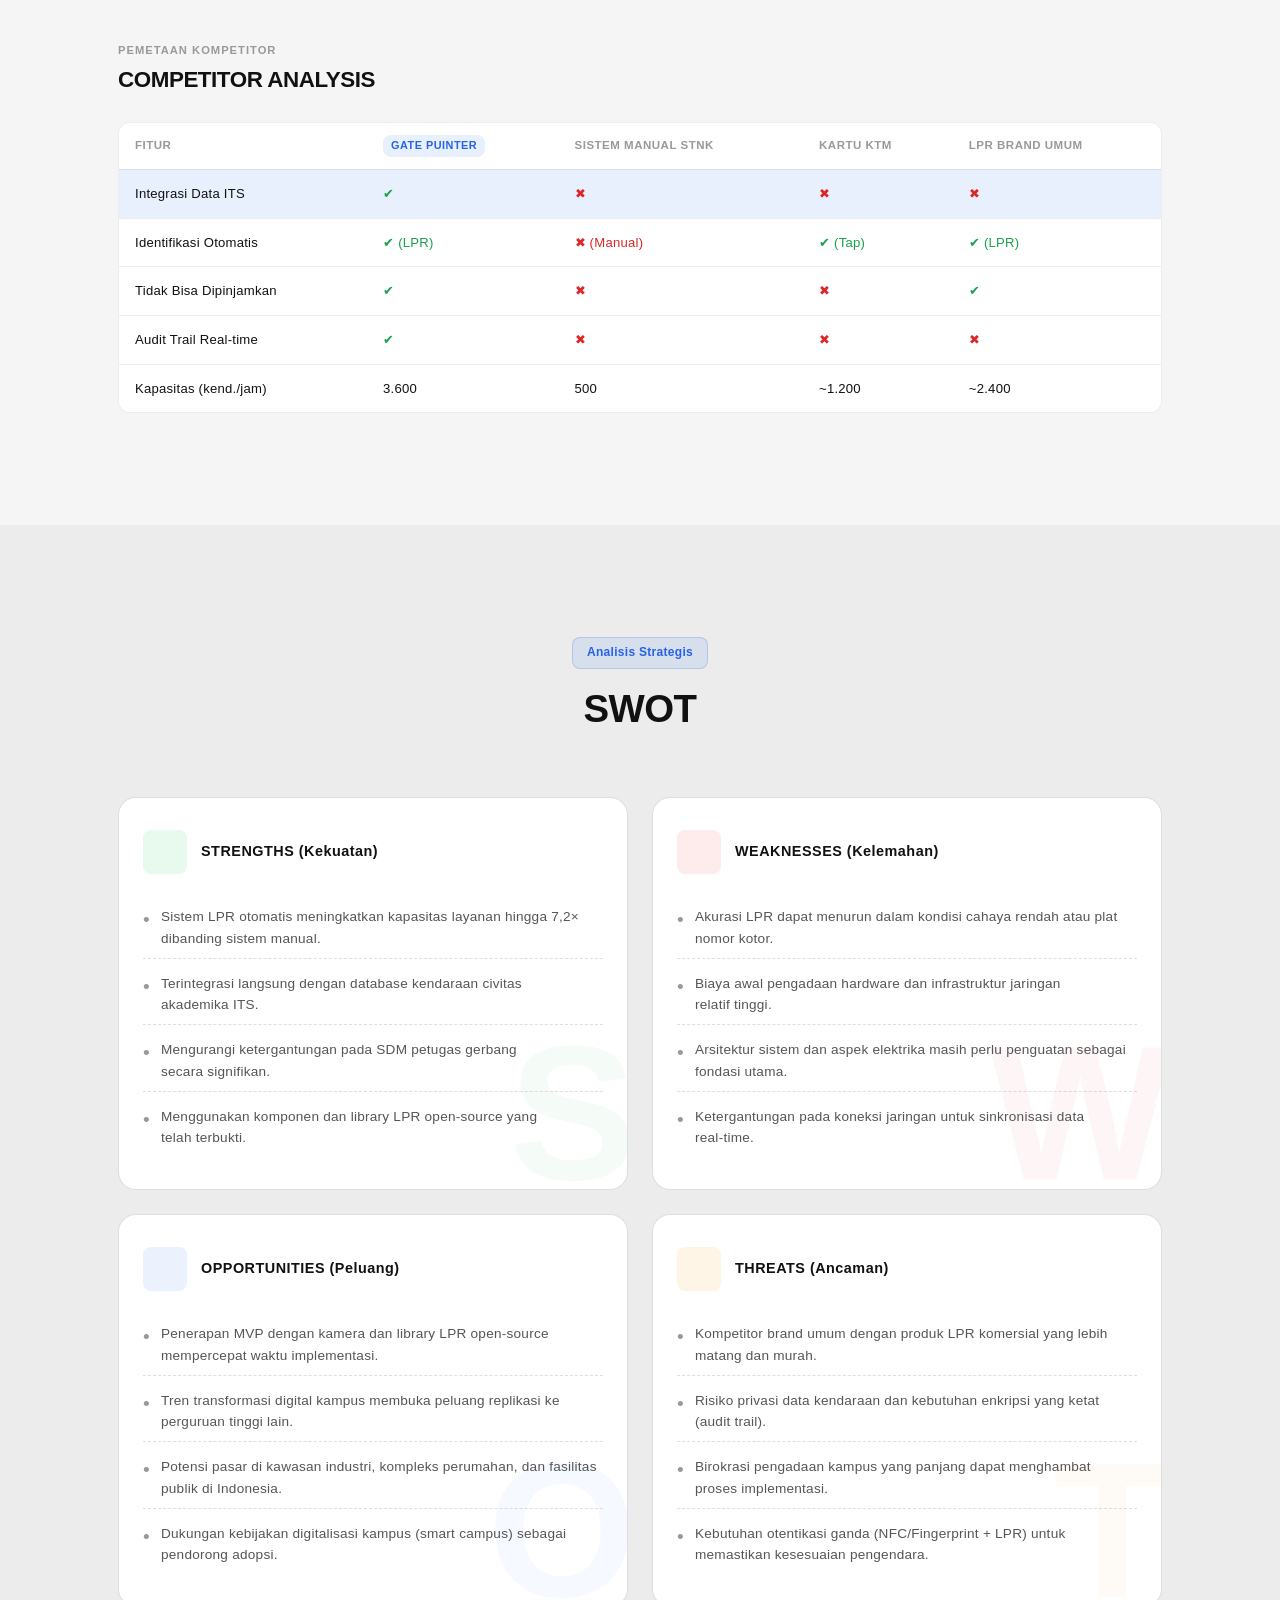
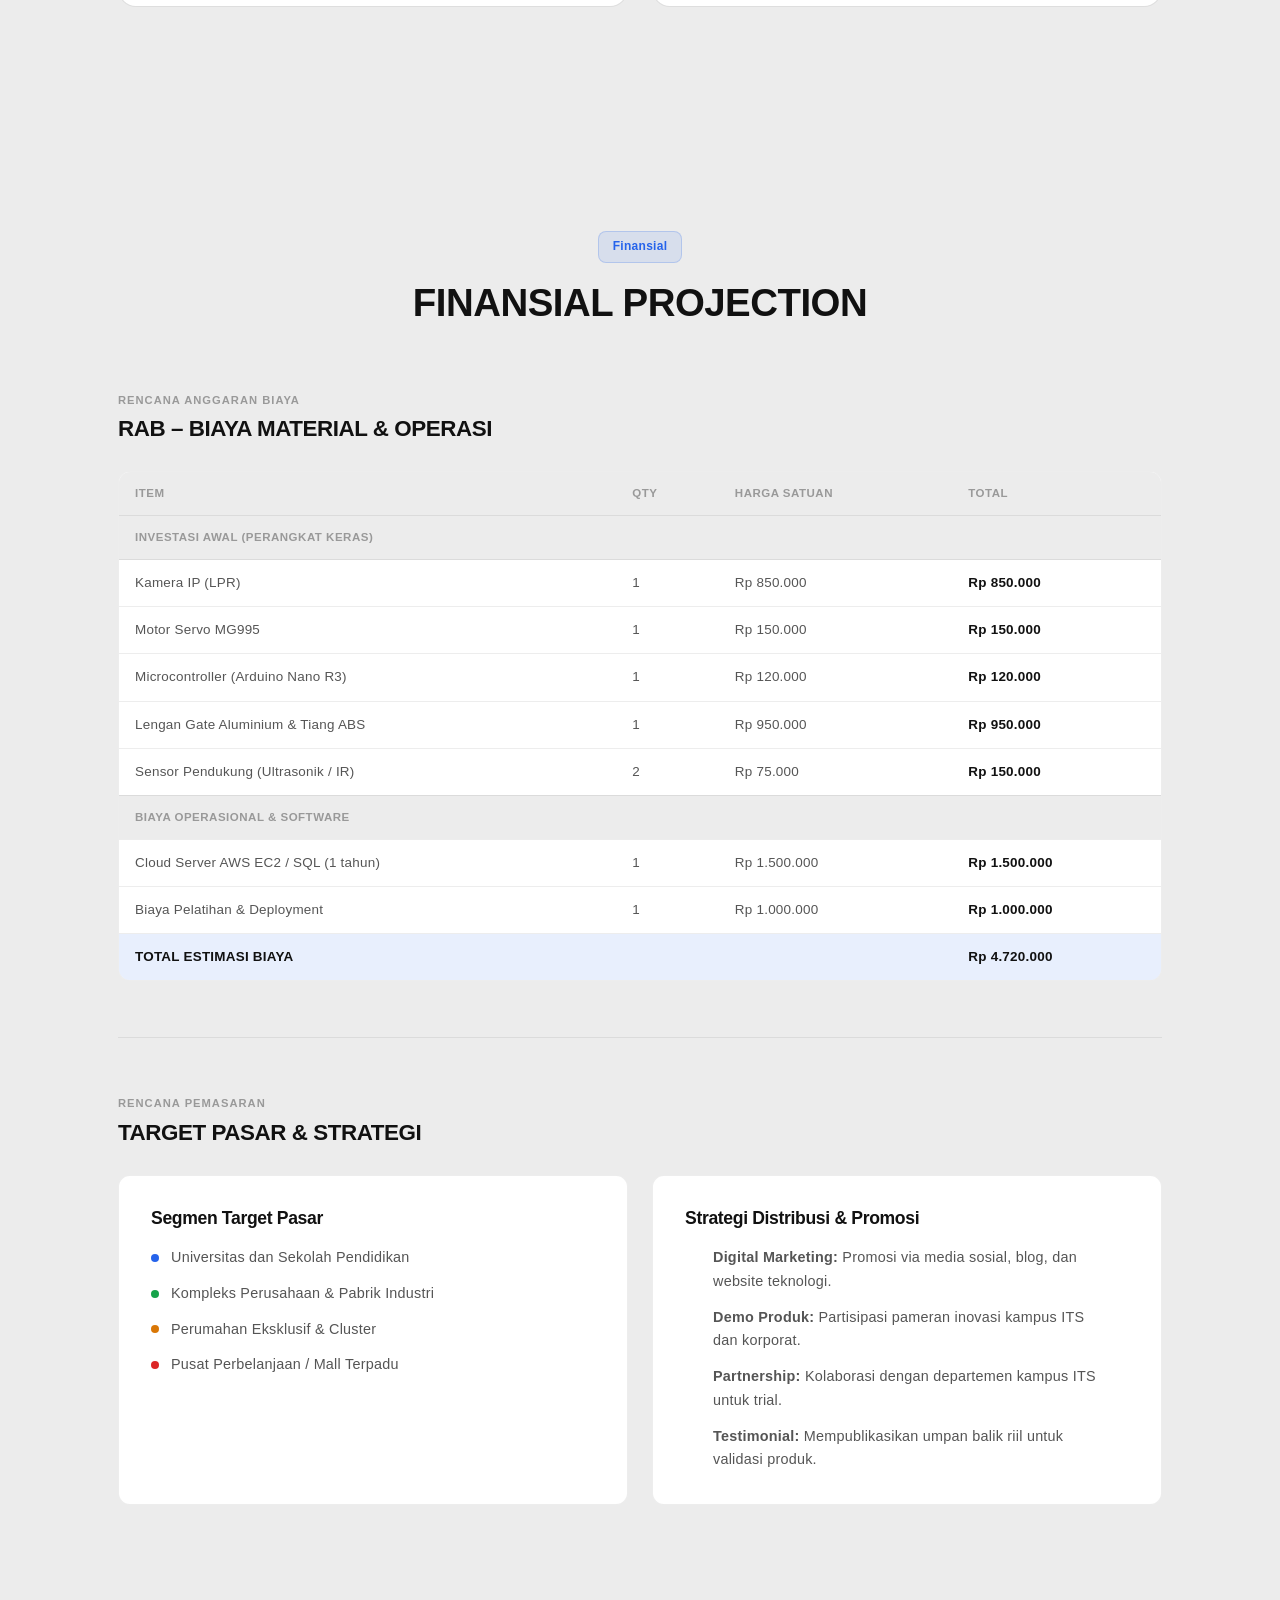
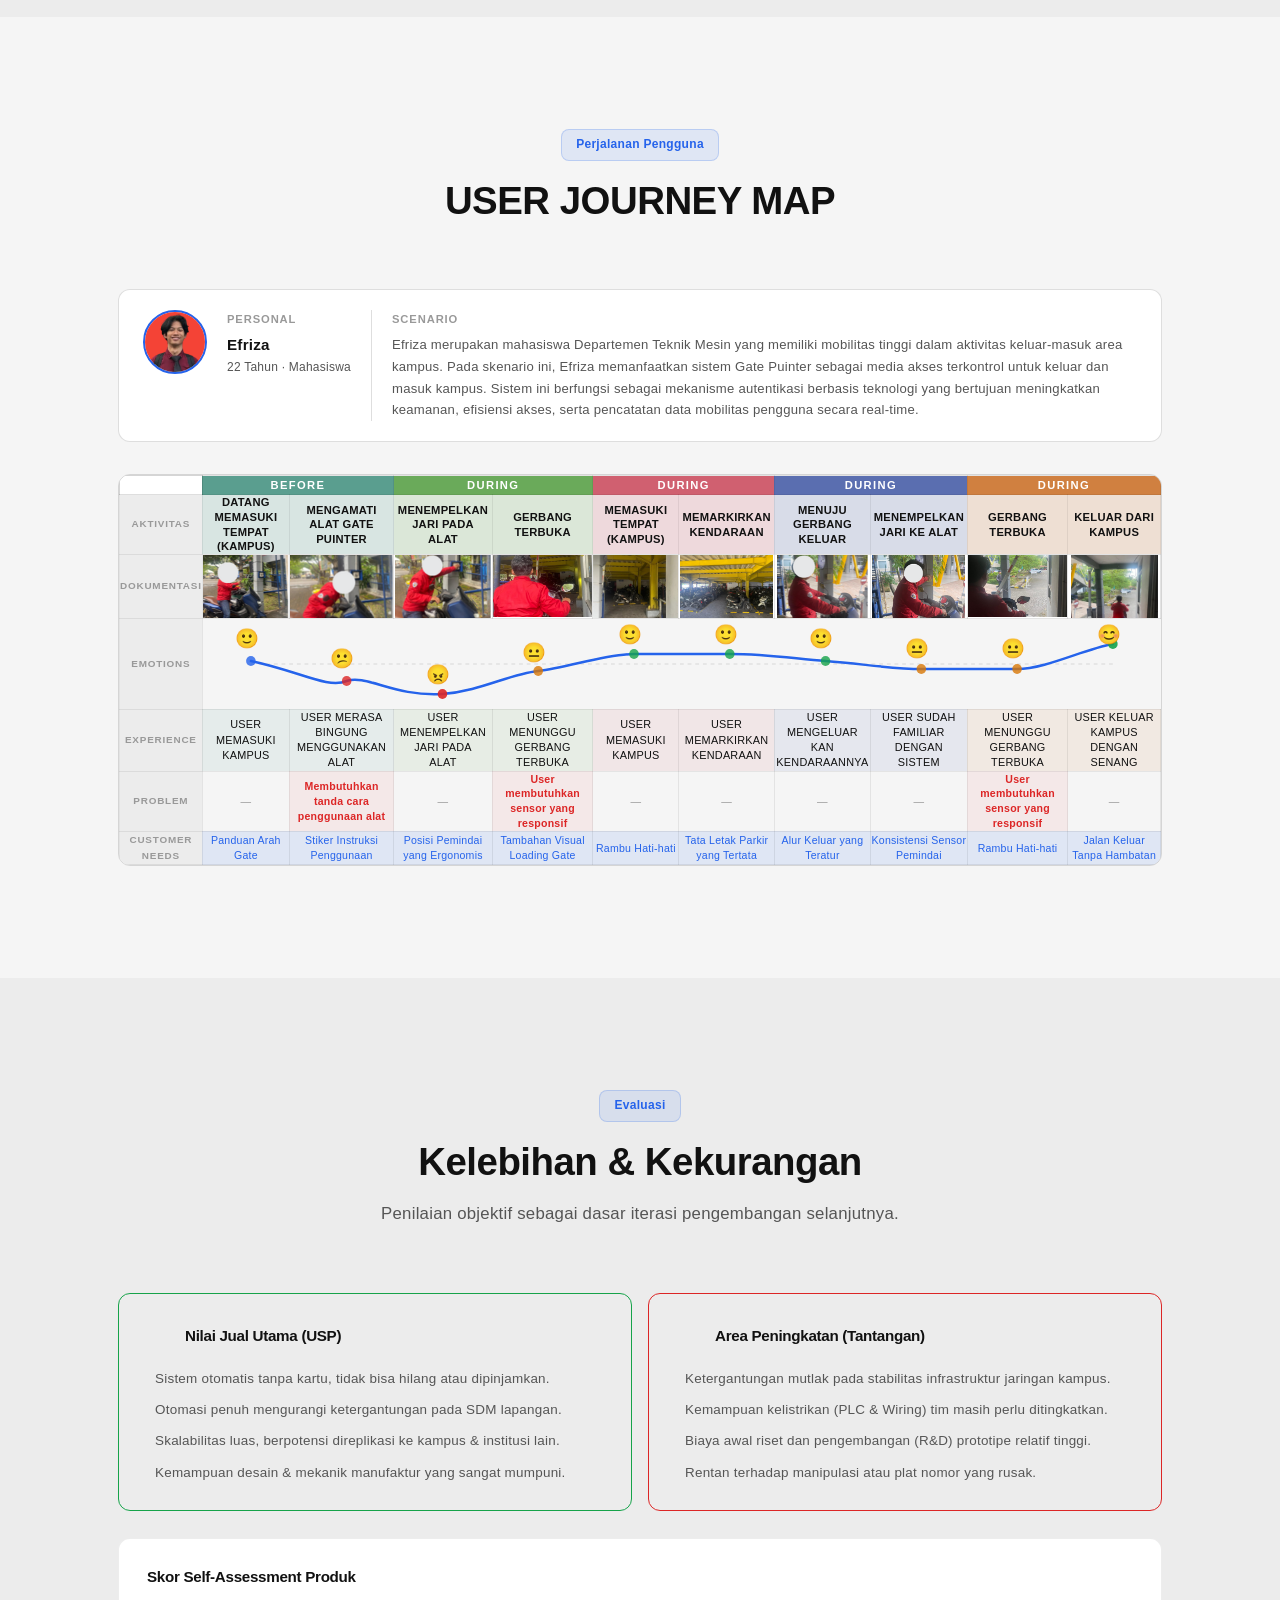
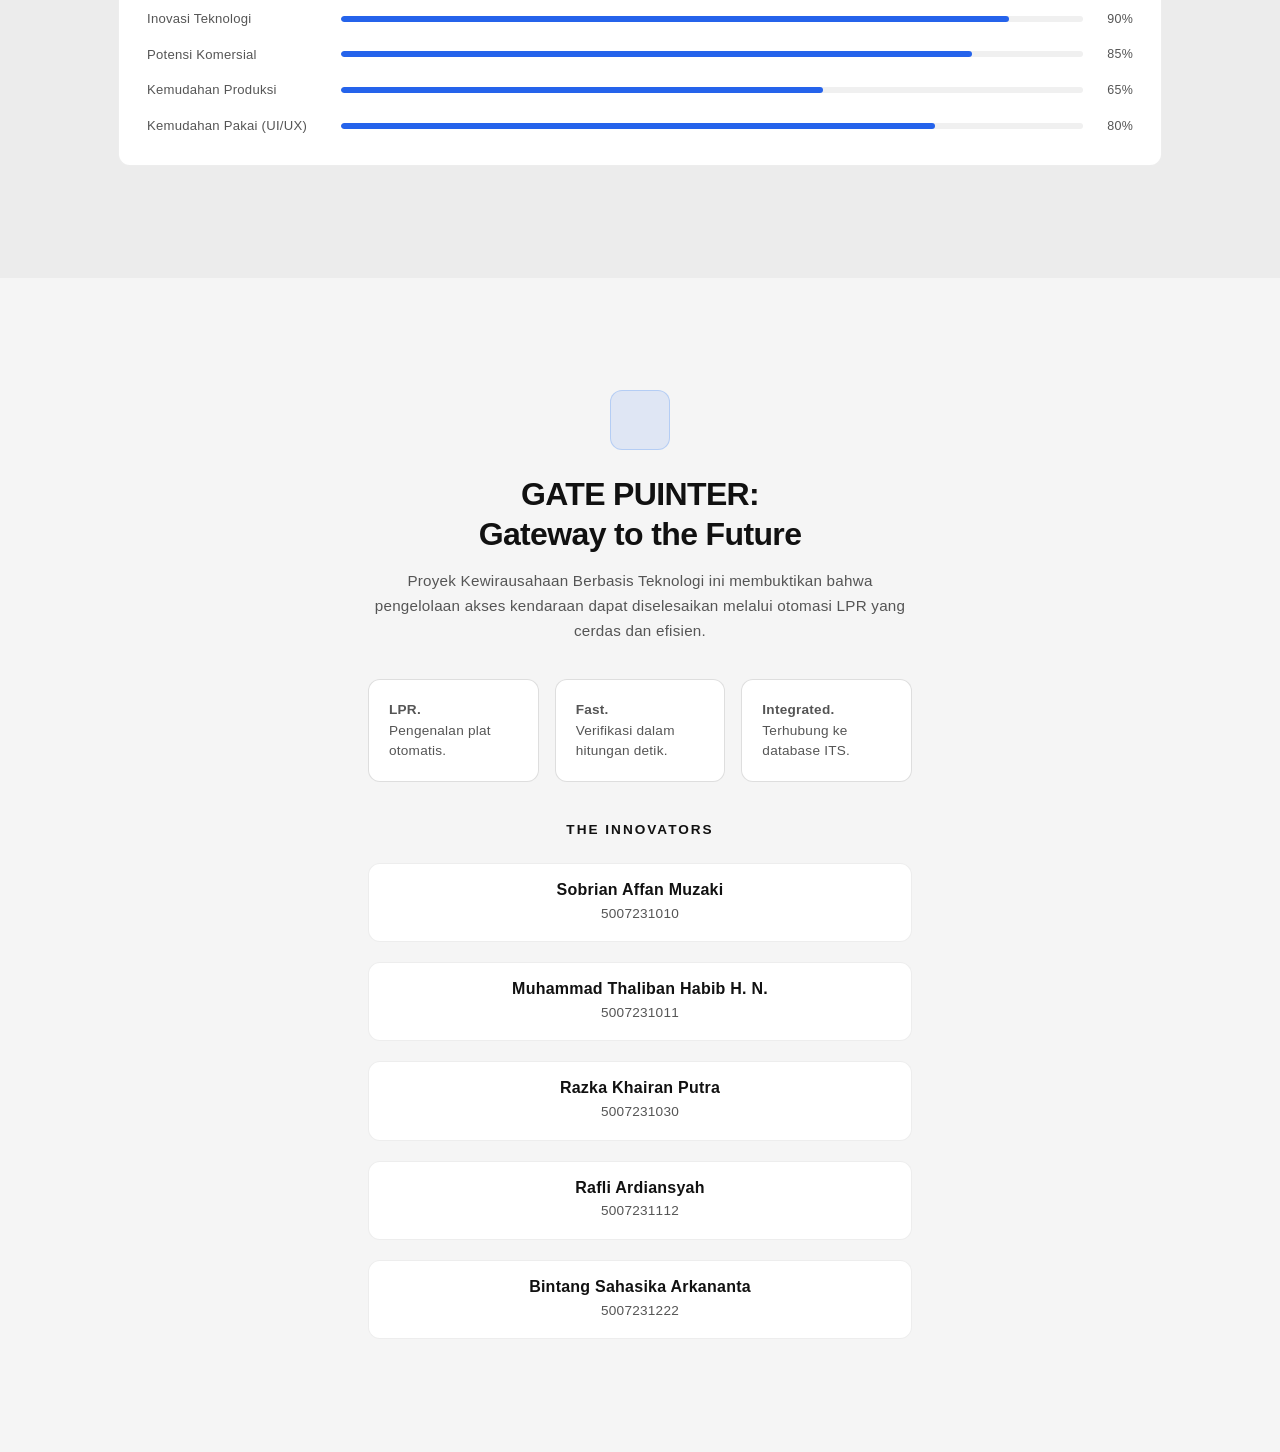
==== commit a5e02ecb: "fix(ui): use object-fit contain for blueprint image to prevent cropping Mobile screens have differen" ====
--- a/index.html
+++ b/index.html
@@ -145,7 +145,7 @@
   <script src="https://cdnjs.cloudflare.com/ajax/libs/dompurify/3.0.6/purify.min.js" defer></script>
   <!-- Cropper.js & Uploader -->
   <script src="https://cdnjs.cloudflare.com/ajax/libs/cropperjs/1.5.13/cropper.min.js"></script>
-  <script src="js/uploader.js?v=4"></script>
+  <script src="js/uploader.js?v=5"></script>
   <script src="js/content-editor.js?v=1"></script>
   <!-- App Initialization -->
   <script src="js/init.js" defer></script>
